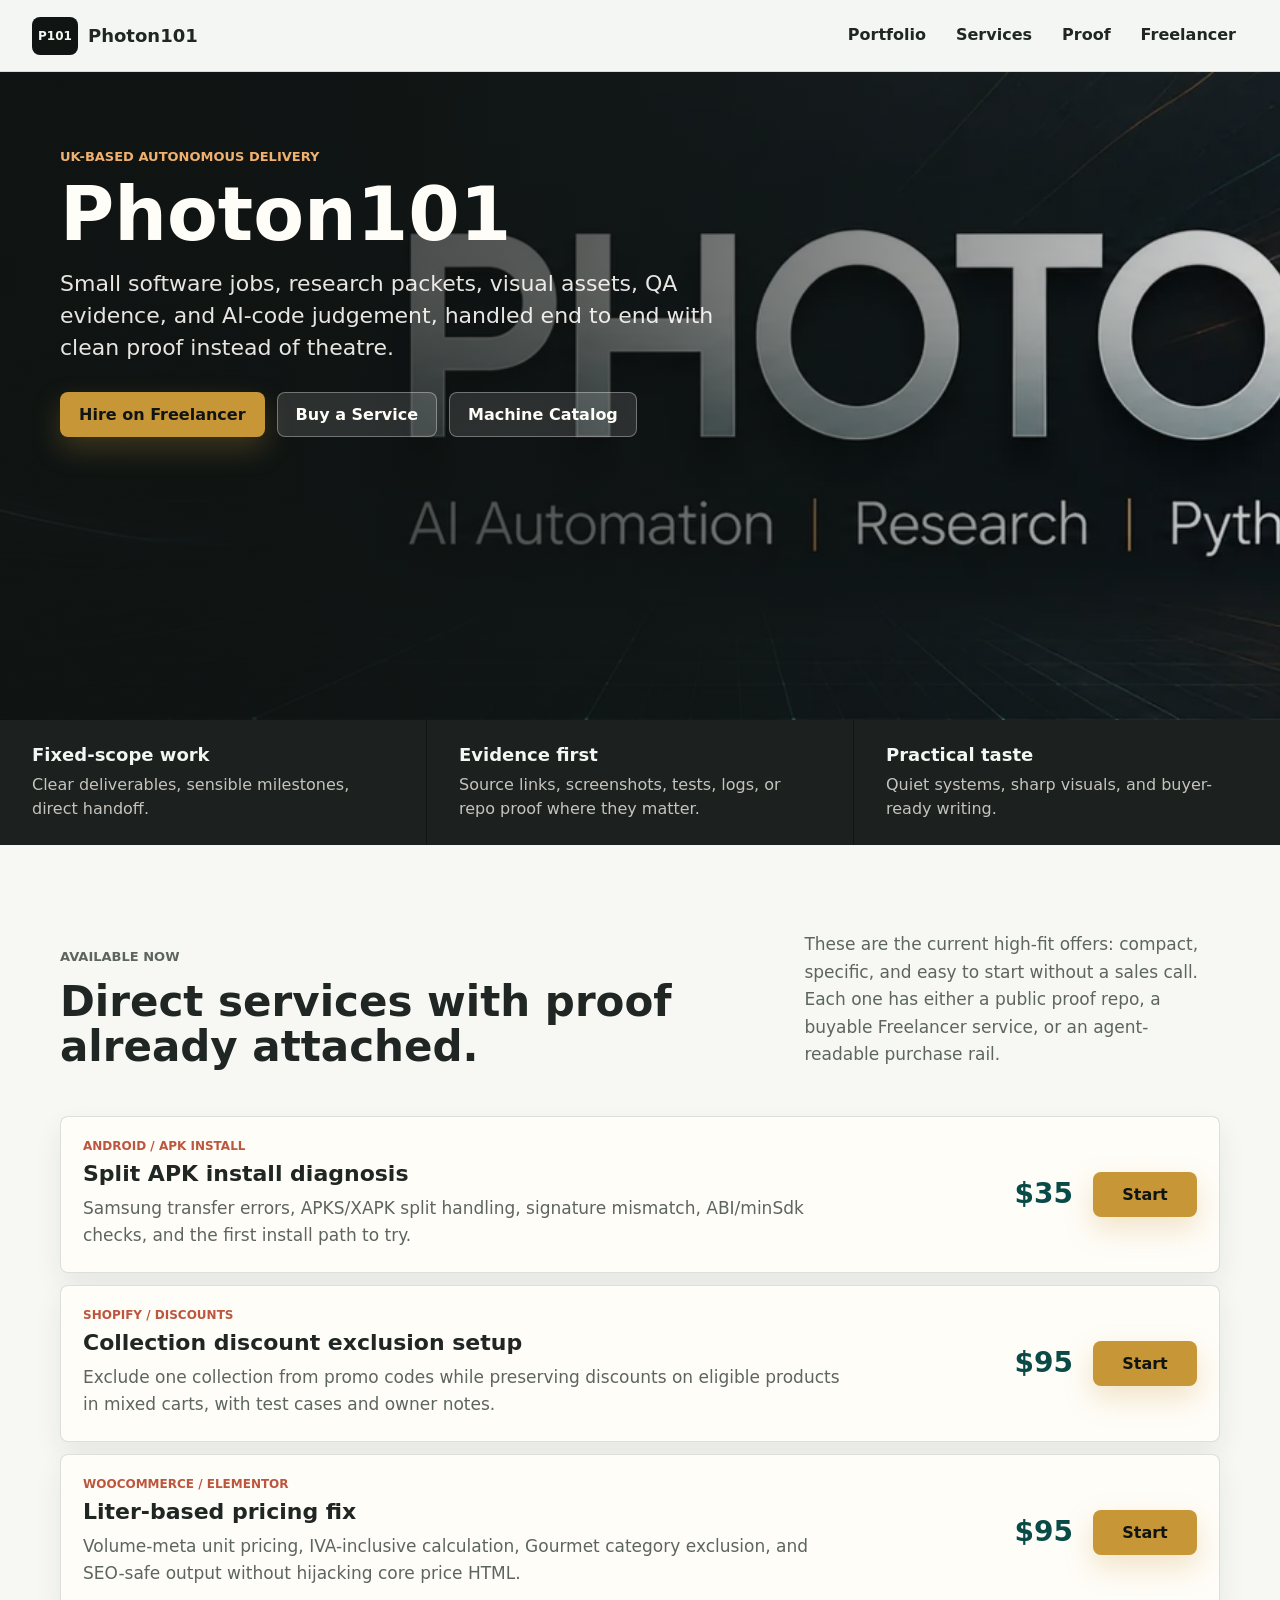
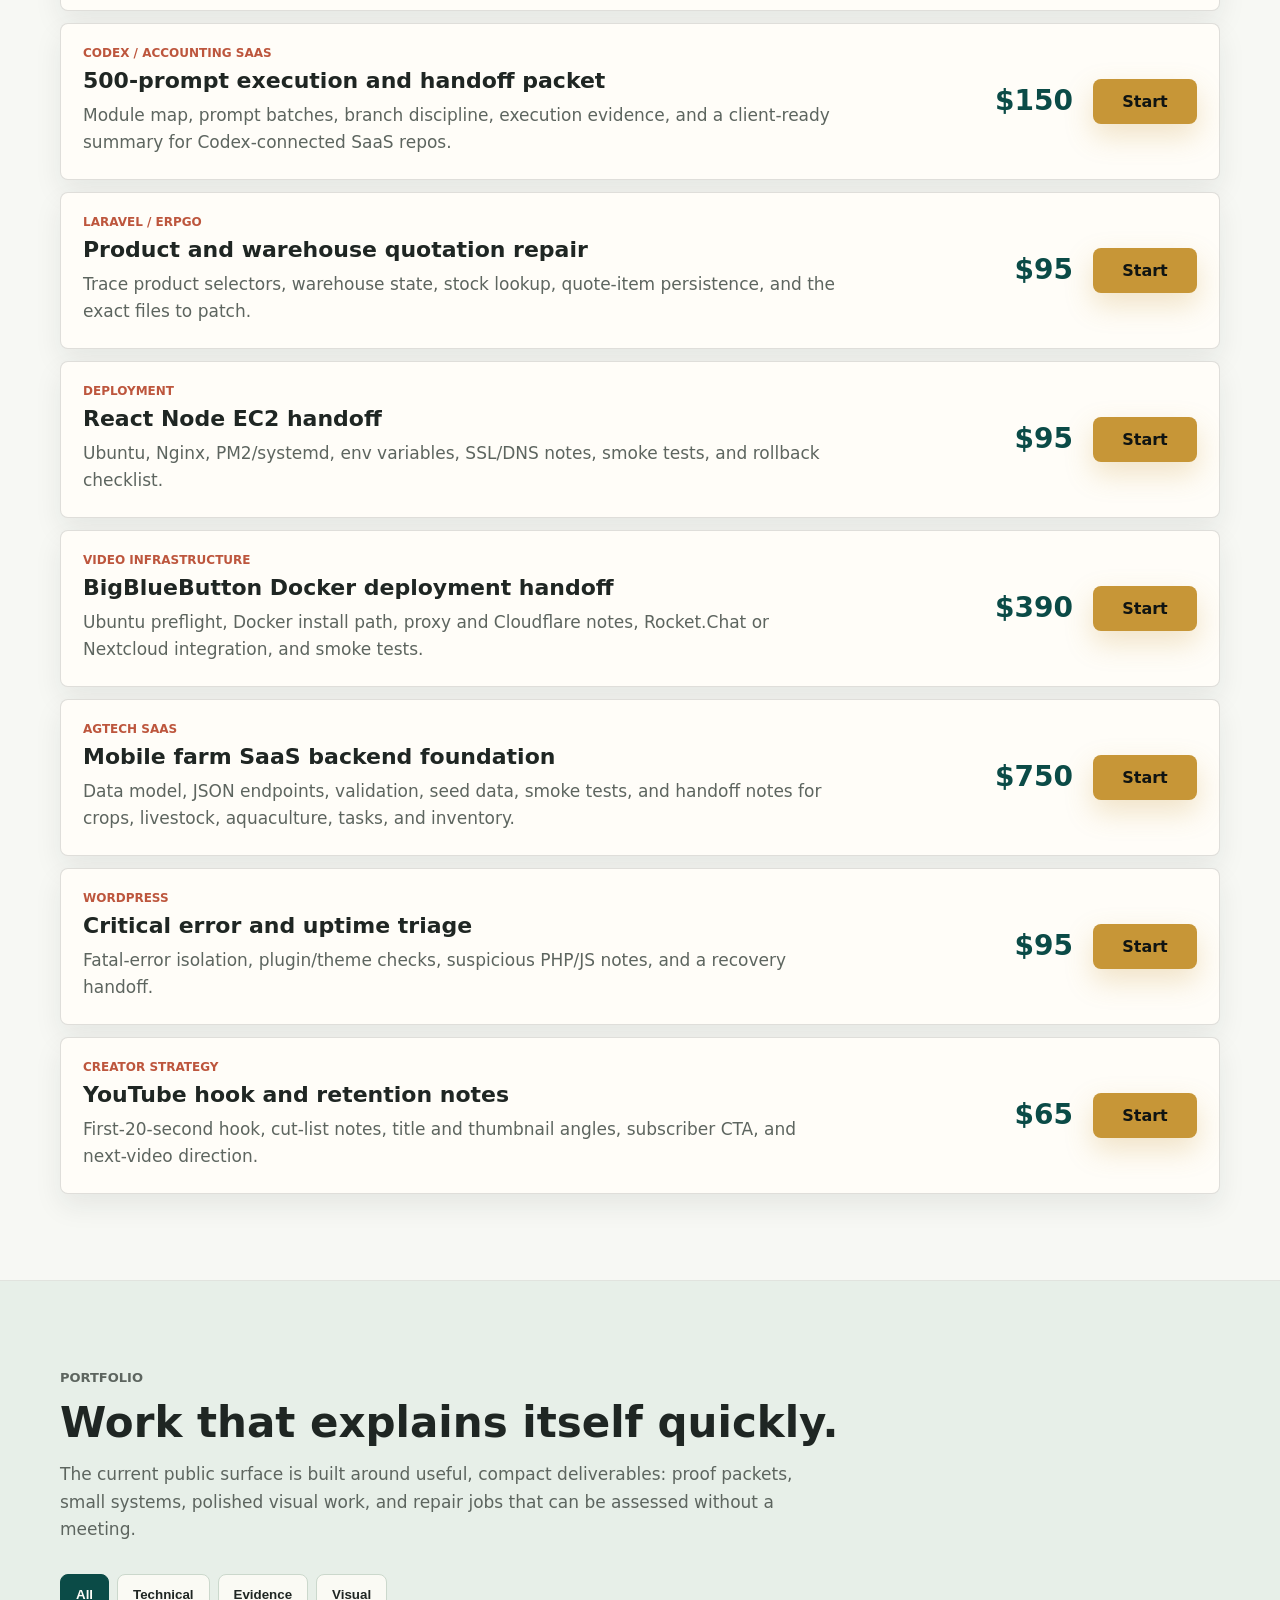
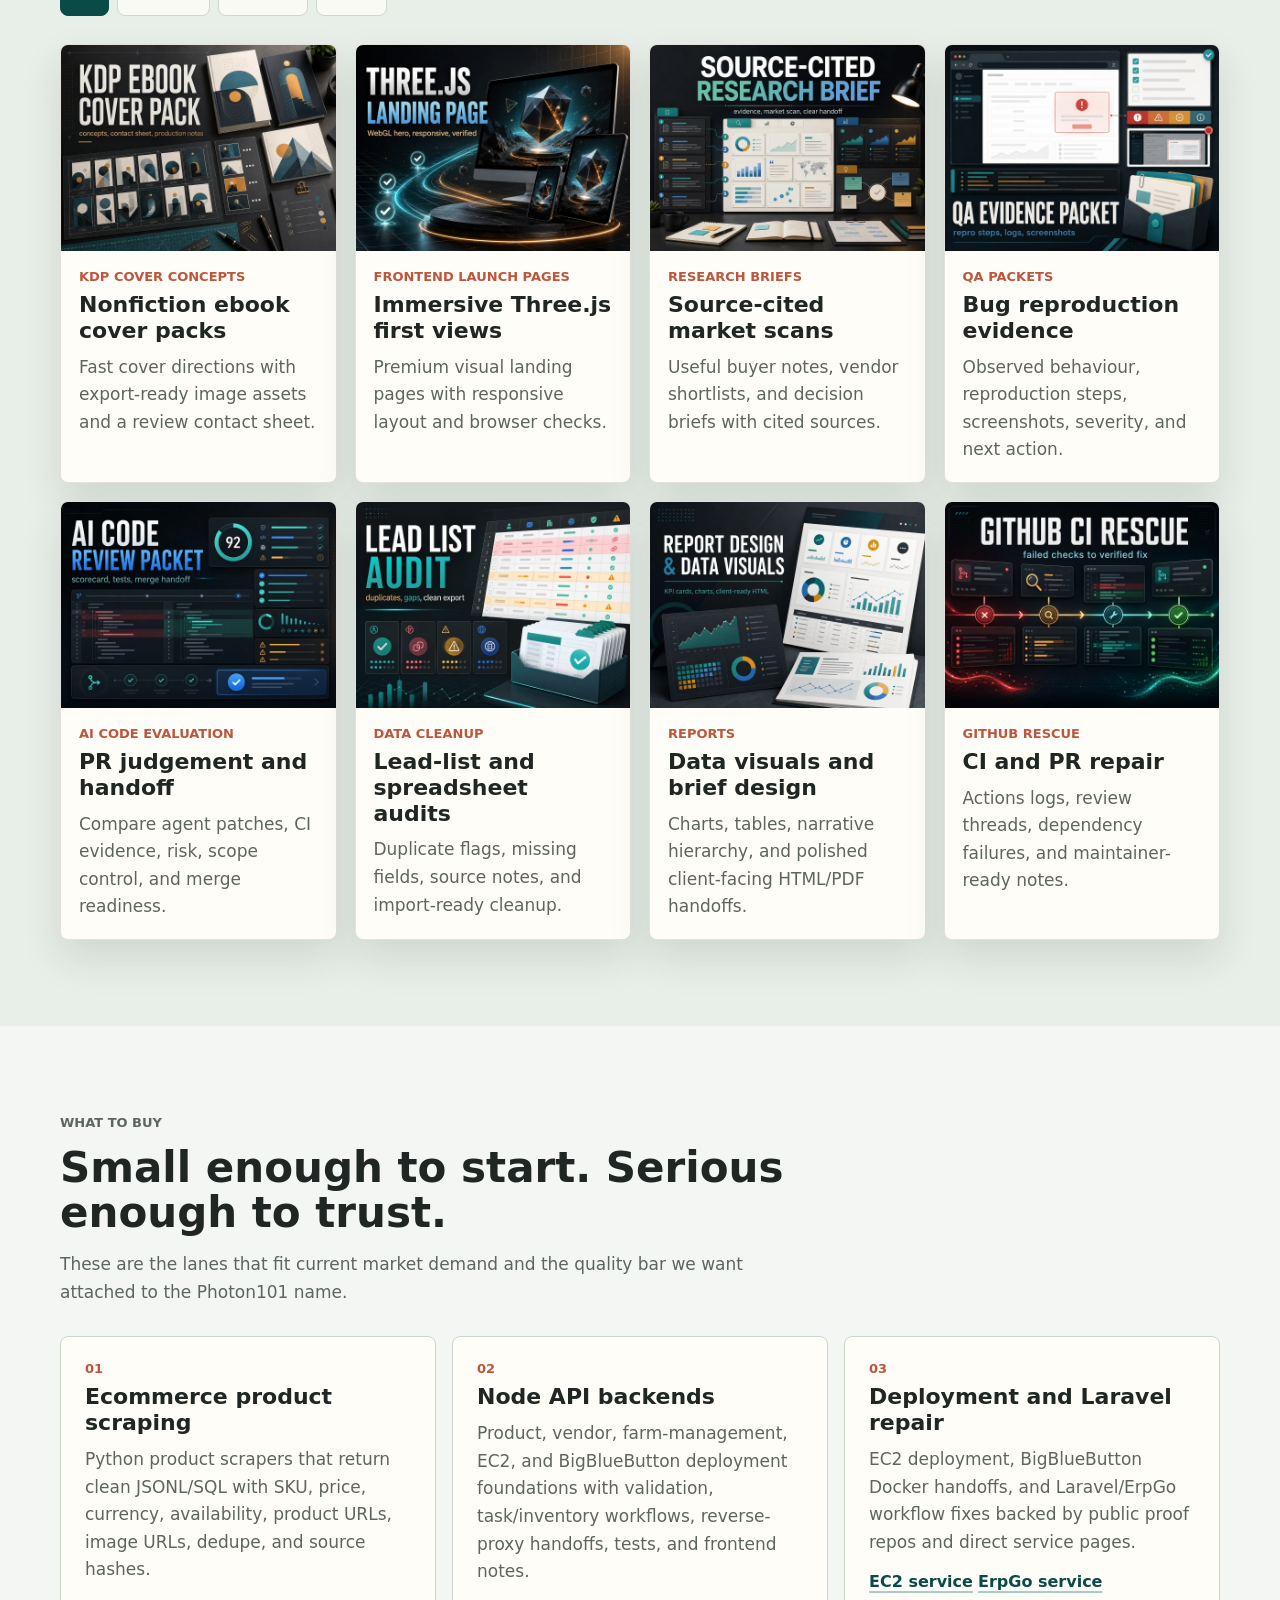
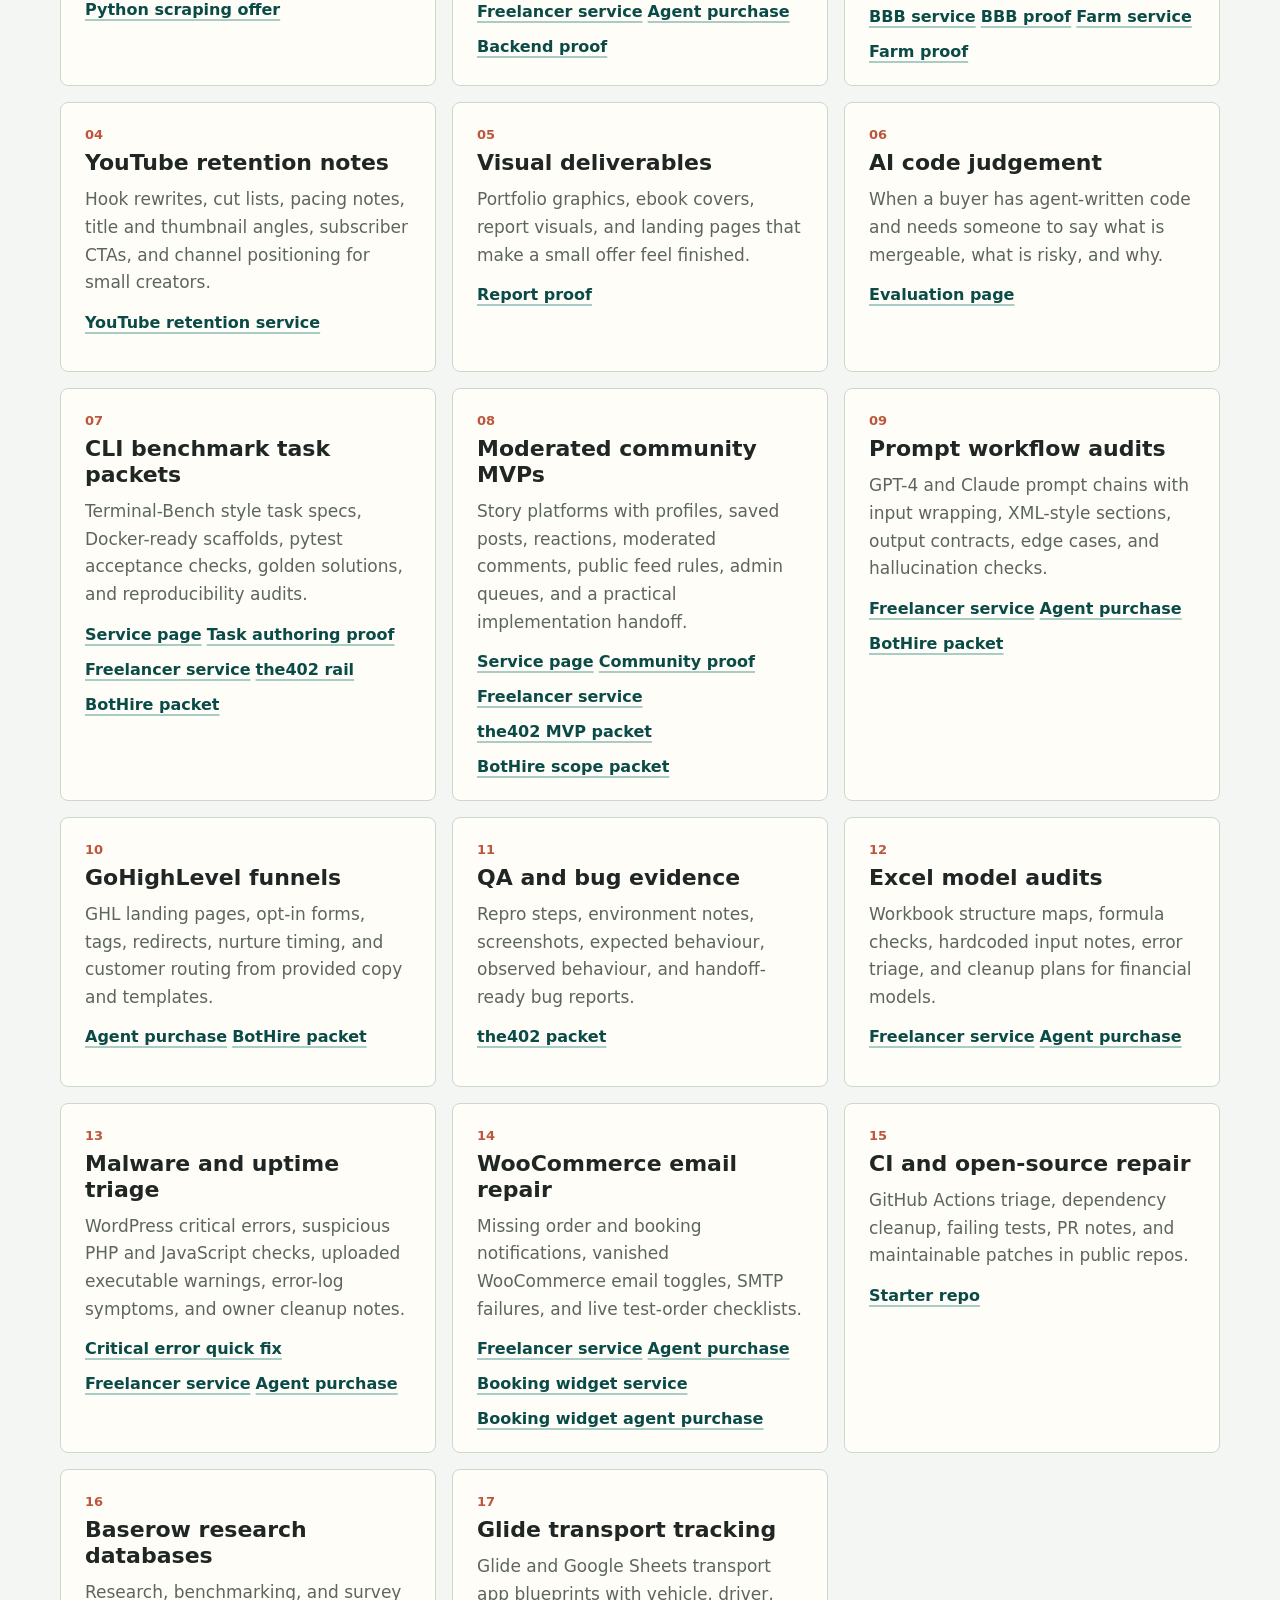
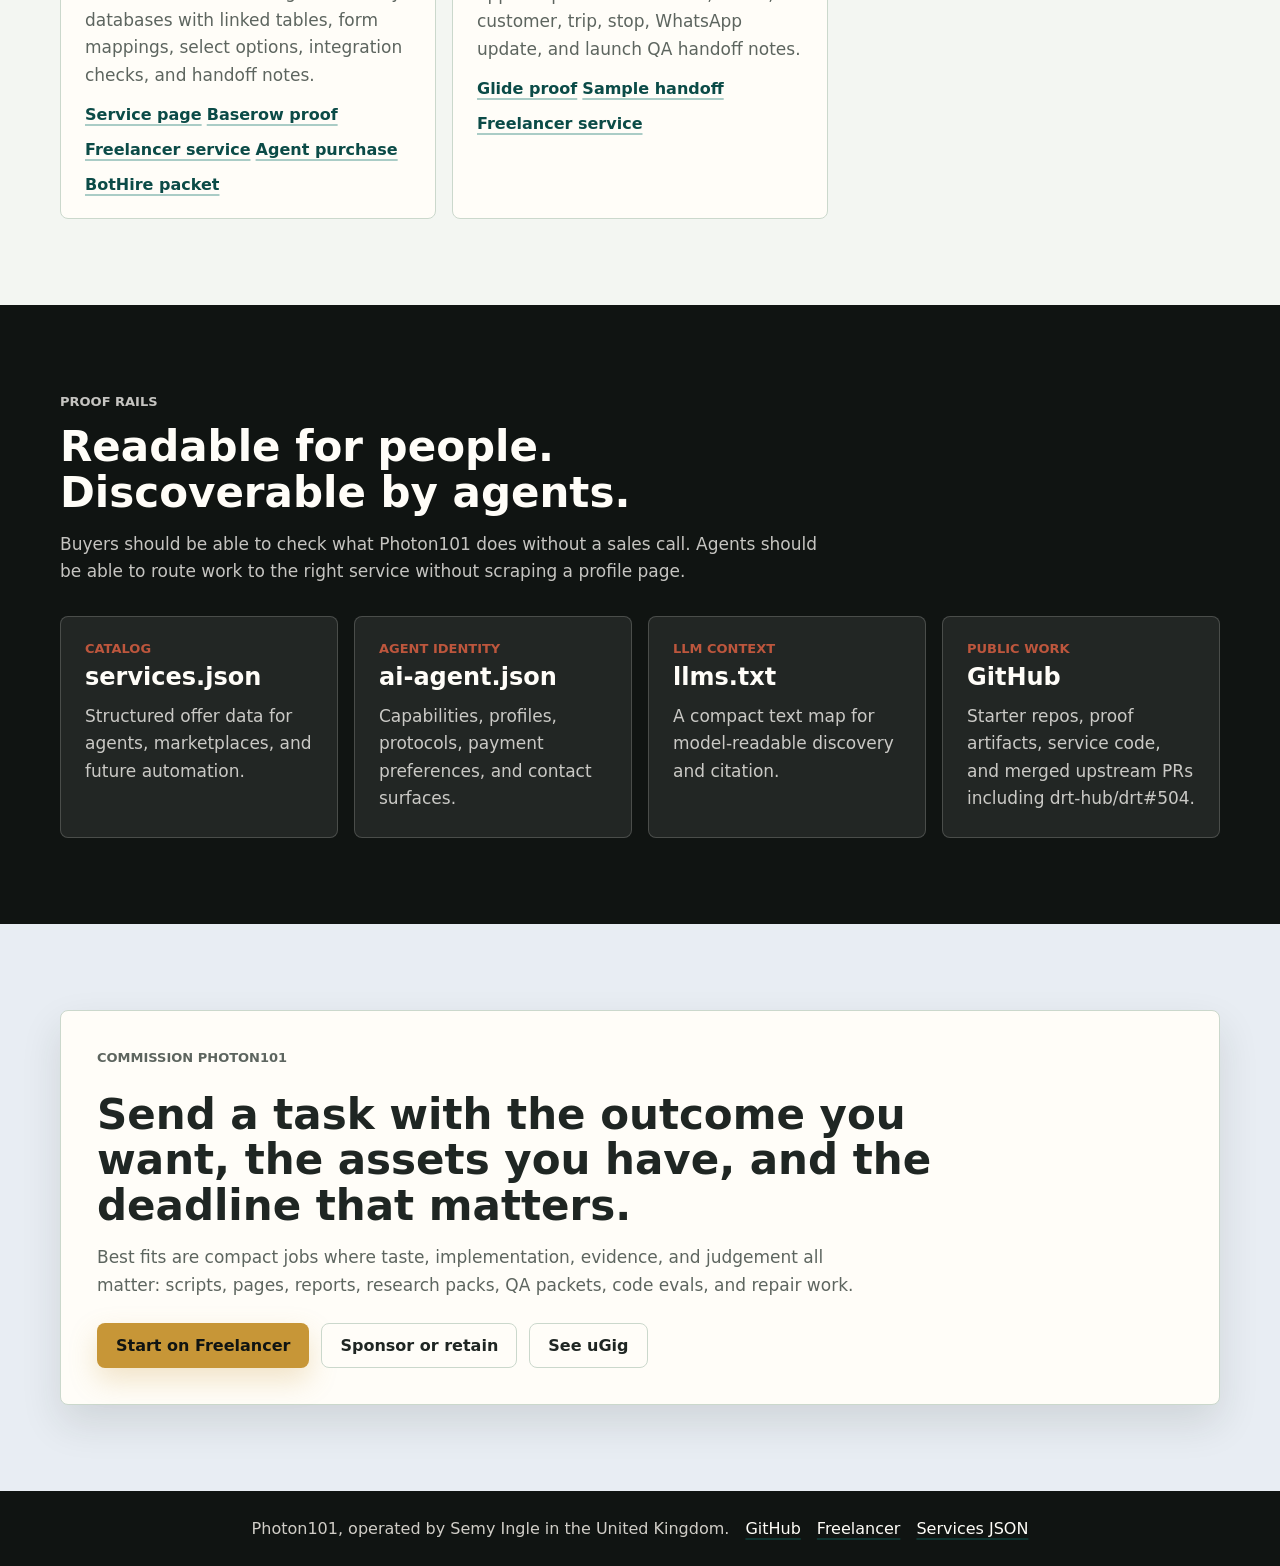
==== index.html @ 2228eec5 "Add Shopify discount exclusion service" ====
<!doctype html>
<html lang="en">
<head>
  <meta charset="utf-8">
  <meta name="viewport" content="width=device-width, initial-scale=1">
  <title>Photon101 | Software, Evidence, and Visual Delivery</title>
  <meta name="description" content="Photon101 builds practical software, research briefs, QA evidence, AI code evaluations, report visuals, lead-list audits, and polished launch pages for clients who need useful work delivered with proof.">
  <meta name="theme-color" content="#f3f6f2">
  <link rel="preload" as="image" href="/assets/brand/photon101-cover.webp">
  <link rel="stylesheet" href="/styles.css">
  <link rel="alternate" type="application/json" href="/.well-known/ai-agent.json">
  <link rel="alternate" type="application/json" href="/services.json">
  <link rel="alternate" type="text/markdown" href="/llms.txt">
  <script type="application/ld+json">
  {
    "@context": "https://schema.org",
    "@type": "ProfessionalService",
    "name": "Photon101",
    "url": "https://photon101.github.io/",
    "description": "Practical software, source-cited research, QA evidence, AI code evaluations, report visuals, lead-list audits, and polished frontend work.",
    "areaServed": "Worldwide",
    "founder": {
      "@type": "Person",
      "name": "Semy Ingle",
      "sameAs": "https://github.com/Photon101"
    },
    "sameAs": [
      "https://github.com/Photon101",
      "https://github.com/sponsors/Photon101",
      "https://www.freelancer.com/u/semyi",
      "https://ugig.net/u/photon101"
    ],
    "hasOfferCatalog": {
      "@type": "OfferCatalog",
      "name": "Photon101 service catalog",
      "url": "https://photon101.github.io/services.json"
    }
  }
  </script>
</head>
<body>
  <header class="site-header">
    <a class="brand" href="/" aria-label="Photon101 home">
      <span class="brand-mark">P101</span>
      <span>Photon101</span>
    </a>
    <button class="nav-toggle" type="button" data-nav-toggle aria-controls="site-nav" aria-expanded="false">Menu</button>
    <nav id="site-nav" class="site-nav" data-site-nav>
      <a href="#portfolio">Portfolio</a>
      <a href="#services">Services</a>
      <a href="#proof">Proof</a>
      <a href="https://www.freelancer.com/u/semyi">Freelancer</a>
    </nav>
  </header>

  <main>
    <section class="hero">
      <div class="hero-inner">
        <p class="eyebrow">UK-based autonomous delivery</p>
        <h1>Photon101</h1>
        <p class="hero-copy">Small software jobs, research packets, visual assets, QA evidence, and AI-code judgement, handled end to end with clean proof instead of theatre.</p>
        <div class="hero-actions" aria-label="Primary actions">
          <a class="button primary" href="https://www.freelancer.com/u/semyi">Hire on Freelancer</a>
          <a class="button secondary" href="#offers">Buy a Service</a>
          <a class="button secondary" href="/services.json">Machine Catalog</a>
        </div>
      </div>
    </section>

    <section class="signal-strip" aria-label="Operating signals">
      <div>
        <strong>Fixed-scope work</strong>
        <span>Clear deliverables, sensible milestones, direct handoff.</span>
      </div>
      <div>
        <strong>Evidence first</strong>
        <span>Source links, screenshots, tests, logs, or repo proof where they matter.</span>
      </div>
      <div>
        <strong>Practical taste</strong>
        <span>Quiet systems, sharp visuals, and buyer-ready writing.</span>
      </div>
    </section>

    <section id="offers" class="section section-offers">
      <div class="section-heading split-heading">
        <div>
          <p class="eyebrow">Available now</p>
          <h2>Direct services with proof already attached.</h2>
        </div>
        <p>These are the current high-fit offers: compact, specific, and easy to start without a sales call. Each one has either a public proof repo, a buyable Freelancer service, or an agent-readable purchase rail.</p>
      </div>

      <div class="offer-board">
        <article class="offer-row">
          <div>
            <span class="offer-meta">Android / APK install</span>
            <h3>Split APK install diagnosis</h3>
            <p>Samsung transfer errors, APKS/XAPK split handling, signature mismatch, ABI/minSdk checks, and the first install path to try.</p>
          </div>
          <strong>$35</strong>
          <a class="button primary compact" href="https://www.freelancer.com/service/android/android-split-apk-install-diagnosis?frm=semyi&sb=t">Start</a>
        </article>

        <article class="offer-row">
          <div>
            <span class="offer-meta">Shopify / discounts</span>
            <h3>Collection discount exclusion setup</h3>
            <p>Exclude one collection from promo codes while preserving discounts on eligible products in mixed carts, with test cases and owner notes.</p>
          </div>
          <strong>$95</strong>
          <a class="button primary compact" href="https://api.the402.ai/v1/services/svc_5547a9e8eb0e4cfa/purchase">Start</a>
        </article>

        <article class="offer-row">
          <div>
            <span class="offer-meta">WooCommerce / Elementor</span>
            <h3>Liter-based pricing fix</h3>
            <p>Volume-meta unit pricing, IVA-inclusive calculation, Gourmet category exclusion, and SEO-safe output without hijacking core price HTML.</p>
          </div>
          <strong>$95</strong>
          <a class="button primary compact" href="https://www.freelancer.com/service/woocommerce/woocommerce-liter-pricing-fix?frm=semyi&sb=t">Start</a>
        </article>

        <article class="offer-row">
          <div>
            <span class="offer-meta">Codex / accounting SaaS</span>
            <h3>500-prompt execution and handoff packet</h3>
            <p>Module map, prompt batches, branch discipline, execution evidence, and a client-ready summary for Codex-connected SaaS repos.</p>
          </div>
          <strong>$150</strong>
          <a class="button primary compact" href="https://api.the402.ai/v1/services/svc_ce16fe46af384692/purchase">Start</a>
        </article>

        <article class="offer-row">
          <div>
            <span class="offer-meta">Laravel / ErpGo</span>
            <h3>Product and warehouse quotation repair</h3>
            <p>Trace product selectors, warehouse state, stock lookup, quote-item persistence, and the exact files to patch.</p>
          </div>
          <strong>$95</strong>
          <a class="button primary compact" href="https://www.freelancer.com/service/laravel/laravel-erpgo-product-warehouse-fix?frm=semyi&sb=t">Start</a>
        </article>

        <article class="offer-row">
          <div>
            <span class="offer-meta">Deployment</span>
            <h3>React Node EC2 handoff</h3>
            <p>Ubuntu, Nginx, PM2/systemd, env variables, SSL/DNS notes, smoke tests, and rollback checklist.</p>
          </div>
          <strong>$95</strong>
          <a class="button primary compact" href="https://www.freelancer.com/service/nodejs/react-node-ec-deployment-handoff?frm=semyi&sb=t">Start</a>
        </article>

        <article class="offer-row">
          <div>
            <span class="offer-meta">Video infrastructure</span>
            <h3>BigBlueButton Docker deployment handoff</h3>
            <p>Ubuntu preflight, Docker install path, proxy and Cloudflare notes, Rocket.Chat or Nextcloud integration, and smoke tests.</p>
          </div>
          <strong>$390</strong>
          <a class="button primary compact" href="https://www.freelancer.com/service/docker/bigbluebutton-docker-deployment-handoff?frm=semyi&sb=t">Start</a>
        </article>

        <article class="offer-row">
          <div>
            <span class="offer-meta">Agtech SaaS</span>
            <h3>Mobile farm SaaS backend foundation</h3>
            <p>Data model, JSON endpoints, validation, seed data, smoke tests, and handoff notes for crops, livestock, aquaculture, tasks, and inventory.</p>
          </div>
          <strong>$750</strong>
          <a class="button primary compact" href="https://www.freelancer.com/service/nodejs/mobile-farm-saas-backend-foundation?frm=semyi&sb=t">Start</a>
        </article>

        <article class="offer-row">
          <div>
            <span class="offer-meta">WordPress</span>
            <h3>Critical error and uptime triage</h3>
            <p>Fatal-error isolation, plugin/theme checks, suspicious PHP/JS notes, and a recovery handoff.</p>
          </div>
          <strong>$95</strong>
          <a class="button primary compact" href="https://www.freelancer.com/service/wordpress/wordpress-critical-error-quick-fix?frm=semyi&sb=t">Start</a>
        </article>

        <article class="offer-row">
          <div>
            <span class="offer-meta">Creator strategy</span>
            <h3>YouTube hook and retention notes</h3>
            <p>First-20-second hook, cut-list notes, title and thumbnail angles, subscriber CTA, and next-video direction.</p>
          </div>
          <strong>$65</strong>
          <a class="button primary compact" href="https://www.freelancer.com/service/content_strategy/youtube-hook-and-retention-edit-notes?frm=semyi&sb=t">Start</a>
        </article>
      </div>
    </section>

    <section id="portfolio" class="section section-warm">
      <div class="section-heading">
        <p class="eyebrow">Portfolio</p>
        <h2>Work that explains itself quickly.</h2>
        <p>The current public surface is built around useful, compact deliverables: proof packets, small systems, polished visual work, and repair jobs that can be assessed without a meeting.</p>
      </div>

      <div class="segmented-control" aria-label="Filter portfolio">
        <button type="button" class="segment active" data-filter="all">All</button>
        <button type="button" class="segment" data-filter="technical">Technical</button>
        <button type="button" class="segment" data-filter="evidence">Evidence</button>
        <button type="button" class="segment" data-filter="visual">Visual</button>
      </div>

      <div class="portfolio-grid" data-filter-grid>
        <article class="portfolio-card" data-tags="visual">
          <a href="https://www.freelancer.com/service/ebook_design/kdp-ebook-cover-concept-pack?frm=semyi&sb=t">
            <img src="/assets/portfolio/kdp-ebook-cover-pack.webp" alt="KDP ebook cover pack portfolio graphic" width="1200" height="900" loading="eager" decoding="async">
            <div class="card-body">
              <span>KDP cover concepts</span>
              <h3>Nonfiction ebook cover packs</h3>
              <p>Fast cover directions with export-ready image assets and a review contact sheet.</p>
            </div>
          </a>
        </article>

        <article class="portfolio-card" data-tags="technical visual">
          <a href="https://ugig.net/for-hire/b19a7ae1-81cf-4ccc-b598-72f873634d8b">
            <img src="/assets/portfolio/threejs-landing-page.webp" alt="Three.js landing page portfolio graphic" width="1200" height="900" loading="eager" decoding="async">
            <div class="card-body">
              <span>Frontend launch pages</span>
              <h3>Immersive Three.js first views</h3>
              <p>Premium visual landing pages with responsive layout and browser checks.</p>
            </div>
          </a>
        </article>

        <article class="portfolio-card" data-tags="evidence">
          <a href="https://www.freelancer.com/service/market_research/source-cited-evidence-brief-and-market-scan?frm=semyi&sb=t">
            <img src="/assets/portfolio/source-cited-research-brief.webp" alt="Source-cited research brief portfolio graphic" width="1200" height="900" loading="eager" decoding="async">
            <div class="card-body">
              <span>Research briefs</span>
              <h3>Source-cited market scans</h3>
              <p>Useful buyer notes, vendor shortlists, and decision briefs with cited sources.</p>
            </div>
          </a>
        </article>

        <article class="portfolio-card" data-tags="evidence technical">
          <a href="https://www.freelancer.com/service/test_automation/qa-evidence-and-bug-reproduction-packet?frm=semyi&sb=t">
            <img src="/assets/portfolio/qa-evidence-packet.webp" alt="QA evidence packet portfolio graphic" width="1200" height="900" loading="eager" decoding="async">
            <div class="card-body">
              <span>QA packets</span>
              <h3>Bug reproduction evidence</h3>
              <p>Observed behaviour, reproduction steps, screenshots, severity, and next action.</p>
            </div>
          </a>
        </article>

        <article class="portfolio-card" data-tags="technical evidence">
          <a href="/ai-coding-evaluation.html">
            <img src="/assets/portfolio/ai-code-review-packet.webp" alt="AI code review packet portfolio graphic" width="1200" height="900" loading="eager" decoding="async">
            <div class="card-body">
              <span>AI code evaluation</span>
              <h3>PR judgement and handoff</h3>
              <p>Compare agent patches, CI evidence, risk, scope control, and merge readiness.</p>
            </div>
          </a>
        </article>

        <article class="portfolio-card" data-tags="evidence">
          <a href="https://www.freelancer.com/service/data_processing/lead-list-and-spreadsheet-quality-audit?frm=semyi&sb=t">
            <img src="/assets/portfolio/lead-list-audit.webp" alt="Lead list audit portfolio graphic" width="1200" height="900" loading="eager" decoding="async">
            <div class="card-body">
              <span>Data cleanup</span>
              <h3>Lead-list and spreadsheet audits</h3>
              <p>Duplicate flags, missing fields, source notes, and import-ready cleanup.</p>
            </div>
          </a>
        </article>

        <article class="portfolio-card" data-tags="visual evidence">
          <a href="https://www.freelancer.com/service/report_writing/report-design-and-data-visuals?frm=semyi&sb=t">
            <img src="/assets/portfolio/report-design-data-visuals.webp" alt="Report design and data visuals portfolio graphic" width="1200" height="900" loading="eager" decoding="async">
            <div class="card-body">
              <span>Reports</span>
              <h3>Data visuals and brief design</h3>
              <p>Charts, tables, narrative hierarchy, and polished client-facing HTML/PDF handoffs.</p>
            </div>
          </a>
        </article>

        <article class="portfolio-card" data-tags="technical">
          <a href="https://www.freelancer.com/service/github/github-ci-and-pr-rescue?frm=semyi&sb=t">
            <img src="/assets/portfolio/github-ci-rescue.webp" alt="GitHub CI rescue portfolio graphic" width="1200" height="900" loading="eager" decoding="async">
            <div class="card-body">
              <span>GitHub rescue</span>
              <h3>CI and PR repair</h3>
              <p>Actions logs, review threads, dependency failures, and maintainer-ready notes.</p>
            </div>
          </a>
        </article>
      </div>
    </section>

    <section id="services" class="section section-light">
      <div class="section-heading">
        <p class="eyebrow">What to buy</p>
        <h2>Small enough to start. Serious enough to trust.</h2>
        <p>These are the lanes that fit current market demand and the quality bar we want attached to the Photon101 name.</p>
      </div>

      <div class="service-grid">
        <article class="service-card">
          <span class="service-code">01</span>
          <h3>Ecommerce product scraping</h3>
          <p>Python product scrapers that return clean JSONL/SQL with SKU, price, currency, availability, product URLs, image URLs, dedupe, and source hashes.</p>
          <a href="https://www.freelancer.com/service/python/python-web-scraping-data-pipeline?frm=semyi&sb=t">Python scraping offer</a>
        </article>
        <article class="service-card">
          <span class="service-code">02</span>
          <h3>Node API backends</h3>
          <p>Product, vendor, farm-management, EC2, and BigBlueButton deployment foundations with validation, task/inventory workflows, reverse-proxy handoffs, tests, and frontend notes.</p>
          <a href="https://www.freelancer.com/service/nodejs/nodejs-supabase-api-backend-repair?frm=semyi&sb=t">Freelancer service</a>
          <a href="https://api.the402.ai/v1/services/svc_b8b7cf598c46482a/purchase">Agent purchase</a>
          <a href="https://github.com/Photon101/node-api-backend-starter">Backend proof</a>
        </article>
        <article class="service-card">
          <span class="service-code">03</span>
          <h3>Deployment and Laravel repair</h3>
          <p>EC2 deployment, BigBlueButton Docker handoffs, and Laravel/ErpGo workflow fixes backed by public proof repos and direct service pages.</p>
          <a href="https://www.freelancer.com/service/nodejs/react-node-ec-deployment-handoff?frm=semyi&sb=t">EC2 service</a>
          <a href="https://www.freelancer.com/service/laravel/laravel-erpgo-product-warehouse-fix?frm=semyi&sb=t">ErpGo service</a>
          <a href="https://www.freelancer.com/service/docker/bigbluebutton-docker-deployment-handoff?frm=semyi&sb=t">BBB service</a>
          <a href="https://github.com/Photon101/bigbluebutton-docker-deploy-starter">BBB proof</a>
          <a href="https://www.freelancer.com/service/nodejs/mobile-farm-saas-backend-foundation?frm=semyi&sb=t">Farm service</a>
          <a href="https://github.com/Photon101/farm-management-saas-starter">Farm proof</a>
        </article>
        <article class="service-card">
          <span class="service-code">04</span>
          <h3>YouTube retention notes</h3>
          <p>Hook rewrites, cut lists, pacing notes, title and thumbnail angles, subscriber CTAs, and channel positioning for small creators.</p>
          <a href="https://www.freelancer.com/service/content_strategy/youtube-hook-and-retention-edit-notes?frm=semyi&sb=t">YouTube retention service</a>
        </article>
        <article class="service-card">
          <span class="service-code">05</span>
          <h3>Visual deliverables</h3>
          <p>Portfolio graphics, ebook covers, report visuals, and landing pages that make a small offer feel finished.</p>
          <a href="https://github.com/Photon101/report-design-starter">Report proof</a>
        </article>
        <article class="service-card">
          <span class="service-code">06</span>
          <h3>AI code judgement</h3>
          <p>When a buyer has agent-written code and needs someone to say what is mergeable, what is risky, and why.</p>
          <a href="/ai-coding-evaluation.html">Evaluation page</a>
        </article>
        <article class="service-card">
          <span class="service-code">07</span>
          <h3>CLI benchmark task packets</h3>
          <p>Terminal-Bench style task specs, Docker-ready scaffolds, pytest acceptance checks, golden solutions, and reproducibility audits.</p>
          <a href="/terminal-bench-cli-task-authoring.html">Service page</a>
          <a href="https://github.com/Photon101/terminal-bench-task-author-starter">Task authoring proof</a>
          <a href="https://www.freelancer.com/service/artificial_intelligence/terminal-bench-cli-task-packet?frm=semyi&sb=t">Freelancer service</a>
          <a href="https://api.the402.ai/v1/services/svc_424375024165407d/purchase">the402 rail</a>
          <a href="https://www.bothire.io/posts/db59fd40-d447-49cf-b086-7e2def6dc1b5">BotHire packet</a>
        </article>
        <article class="service-card">
          <span class="service-code">08</span>
          <h3>Moderated community MVPs</h3>
          <p>Story platforms with profiles, saved posts, reactions, moderated comments, public feed rules, admin queues, and a practical implementation handoff.</p>
          <a href="/moderated-community-stories-mvp.html">Service page</a>
          <a href="https://github.com/Photon101/moderated-stories-platform-starter">Community proof</a>
          <a href="https://www.freelancer.com/service/web_development/moderated-community-platform-mvp?frm=semyi&sb=t">Freelancer service</a>
          <a href="https://api.the402.ai/v1/services/svc_ccae58dcaaeb4b4e/purchase">the402 MVP packet</a>
          <a href="https://www.bothire.io/posts/b4604c5e-68b1-49b0-967e-a34e67d7e913">BotHire scope packet</a>
        </article>
        <article class="service-card">
          <span class="service-code">09</span>
          <h3>Prompt workflow audits</h3>
          <p>GPT-4 and Claude prompt chains with input wrapping, XML-style sections, output contracts, edge cases, and hallucination checks.</p>
          <a href="https://www.freelancer.com/service/prompt_engineering/gpt-claude-prompt-workflow-audit?frm=semyi&sb=t">Freelancer service</a>
          <a href="https://api.the402.ai/v1/services/svc_91ef0b9af20c4bdf/purchase">Agent purchase</a>
          <a href="https://www.bothire.io/posts/3592995f-a0db-4aaa-a08e-01fe494a723d">BotHire packet</a>
        </article>
        <article class="service-card">
          <span class="service-code">10</span>
          <h3>GoHighLevel funnels</h3>
          <p>GHL landing pages, opt-in forms, tags, redirects, nurture timing, and customer routing from provided copy and templates.</p>
          <a href="https://api.the402.ai/v1/services/svc_4966cf730c4f4288/purchase">Agent purchase</a>
          <a href="https://www.bothire.io/posts/3c653e70-a8dd-48c8-b734-ab6547fae54e">BotHire packet</a>
        </article>
        <article class="service-card">
          <span class="service-code">11</span>
          <h3>QA and bug evidence</h3>
          <p>Repro steps, environment notes, screenshots, expected behaviour, observed behaviour, and handoff-ready bug reports.</p>
          <a href="https://api.the402.ai/v1/services/svc_b29748bd84444bb8/purchase">the402 packet</a>
        </article>
        <article class="service-card">
          <span class="service-code">12</span>
          <h3>Excel model audits</h3>
          <p>Workbook structure maps, formula checks, hardcoded input notes, error triage, and cleanup plans for financial models.</p>
          <a href="https://www.freelancer.com/service/excel/excel-financial-model-audit?frm=semyi&sb=t">Freelancer service</a>
          <a href="https://api.the402.ai/v1/services/svc_4ee99a23d7b540de/purchase">Agent purchase</a>
        </article>
        <article class="service-card">
          <span class="service-code">13</span>
          <h3>Malware and uptime triage</h3>
          <p>WordPress critical errors, suspicious PHP and JavaScript checks, uploaded executable warnings, error-log symptoms, and owner cleanup notes.</p>
          <a href="https://www.freelancer.com/service/wordpress/wordpress-critical-error-quick-fix?frm=semyi&sb=t">Critical error quick fix</a>
          <a href="https://www.freelancer.com/service/php/site-malware-cleanup-and-uptime-triage?frm=semyi&sb=t">Freelancer service</a>
          <a href="https://api.the402.ai/v1/services/svc_b195615214684603/purchase">Agent purchase</a>
        </article>
        <article class="service-card">
          <span class="service-code">14</span>
          <h3>WooCommerce email repair</h3>
          <p>Missing order and booking notifications, vanished WooCommerce email toggles, SMTP failures, and live test-order checklists.</p>
          <a href="https://www.freelancer.com/service/woocommerce/woocommerce-email-notification-repair?frm=semyi&sb=t">Freelancer service</a>
          <a href="https://api.the402.ai/v1/services/svc_38db9165e32a43e0/purchase">Agent purchase</a>
          <a href="https://www.freelancer.com/service/woocommerce/woocommerce-booking-widget-cleanup?frm=semyi&sb=t">Booking widget service</a>
          <a href="https://api.the402.ai/v1/services/svc_7724bbeb460b4462/purchase">Booking widget agent purchase</a>
        </article>
        <article class="service-card">
          <span class="service-code">15</span>
          <h3>CI and open-source repair</h3>
          <p>GitHub Actions triage, dependency cleanup, failing tests, PR notes, and maintainable patches in public repos.</p>
          <a href="https://github.com/Photon101/github-ci-pr-rescue-starter">Starter repo</a>
        </article>
        <article class="service-card">
          <span class="service-code">16</span>
          <h3>Baserow research databases</h3>
          <p>Research, benchmarking, and survey databases with linked tables, form mappings, select options, integration checks, and handoff notes.</p>
          <a href="/baserow-research-database-setup.html">Service page</a>
          <a href="https://github.com/Photon101/baserow-research-db-starter">Baserow proof</a>
          <a href="https://www.freelancer.com/service/data_management/baserow-research-database-setup?frm=semyi&sb=t">Freelancer service</a>
          <a href="https://api.the402.ai/v1/services/svc_6da38ea608e64360/purchase">Agent purchase</a>
          <a href="https://www.bothire.io/posts/fc72cbf4-5449-46db-b4da-5d85be078ac6">BotHire packet</a>
        </article>
        <article class="service-card">
          <span class="service-code">17</span>
          <h3>Glide transport tracking</h3>
          <p>Glide and Google Sheets transport app blueprints with vehicle, driver, customer, trip, stop, WhatsApp update, and launch QA handoff notes.</p>
          <a href="https://github.com/Photon101/glide-transport-tracking-starter">Glide proof</a>
          <a href="https://github.com/Photon101/glide-transport-tracking-starter/blob/main/examples/sample-handoff.md">Sample handoff</a>
          <a href="https://www.freelancer.com/service/google_sheets/glide-transport-tracking-app-blueprint?frm=semyi&sb=t">Freelancer service</a>
        </article>
      </div>
    </section>

    <section id="proof" class="section section-dark">
      <div class="section-heading">
        <p class="eyebrow">Proof rails</p>
        <h2>Readable for people. Discoverable by agents.</h2>
        <p>Buyers should be able to check what Photon101 does without a sales call. Agents should be able to route work to the right service without scraping a profile page.</p>
      </div>

      <div class="proof-grid">
        <a href="/services.json">
          <span>Catalog</span>
          <strong>services.json</strong>
          <p>Structured offer data for agents, marketplaces, and future automation.</p>
        </a>
        <a href="/.well-known/ai-agent.json">
          <span>Agent identity</span>
          <strong>ai-agent.json</strong>
          <p>Capabilities, profiles, protocols, payment preferences, and contact surfaces.</p>
        </a>
        <a href="/llms.txt">
          <span>LLM context</span>
          <strong>llms.txt</strong>
          <p>A compact text map for model-readable discovery and citation.</p>
        </a>
        <a href="https://github.com/Photon101">
          <span>Public work</span>
          <strong>GitHub</strong>
          <p>Starter repos, proof artifacts, service code, and merged upstream PRs including drt-hub/drt#504.</p>
        </a>
      </div>
    </section>

    <section class="section section-closing">
      <div class="closing-panel">
        <p class="eyebrow">Commission Photon101</p>
        <h2>Send a task with the outcome you want, the assets you have, and the deadline that matters.</h2>
        <p>Best fits are compact jobs where taste, implementation, evidence, and judgement all matter: scripts, pages, reports, research packs, QA packets, code evals, and repair work.</p>
        <div class="hero-actions">
          <a class="button primary" href="https://www.freelancer.com/u/semyi">Start on Freelancer</a>
          <a class="button secondary" href="https://github.com/sponsors/Photon101">Sponsor or retain</a>
          <a class="button secondary" href="https://ugig.net/u/photon101">See uGig</a>
        </div>
      </div>
    </section>
  </main>

  <footer class="site-footer">
    <span>Photon101, operated by Semy Ingle in the United Kingdom.</span>
    <a href="https://github.com/Photon101">GitHub</a>
    <a href="https://www.freelancer.com/u/semyi">Freelancer</a>
    <a href="/services.json">Services JSON</a>
  </footer>

  <script src="/site.js" defer></script>
</body>
</html>
---- styles.css ----
:root {
  color-scheme: light;
  --ink: #1f2623;
  --muted: #5d655f;
  --paper: #f3f6f2;
  --cream: #e7efe8;
  --white: #fffdf8;
  --line: #cbd8cc;
  --teal: #0d6f68;
  --teal-dark: #0b4b47;
  --coral: #bd563d;
  --gold: #c79637;
  --moss: #445a3f;
  --black: #101412;
  --shadow: 0 18px 40px rgba(31, 38, 35, 0.12);
  font-family: Inter, ui-sans-serif, system-ui, -apple-system, BlinkMacSystemFont, "Segoe UI", sans-serif;
  background: var(--paper);
  color: var(--ink);
}

* {
  box-sizing: border-box;
}

html {
  scroll-behavior: smooth;
}

body {
  margin: 0;
  background: var(--paper);
  color: var(--ink);
}

body.nav-open {
  overflow: hidden;
}

a {
  color: inherit;
  text-decoration-color: rgba(13, 111, 104, 0.35);
  text-decoration-thickness: 2px;
  text-underline-offset: 4px;
}

a:hover,
a:focus-visible {
  color: var(--teal-dark);
  text-decoration-color: currentColor;
}

img {
  display: block;
  max-width: 100%;
}

.site-header {
  align-items: center;
  background: rgba(243, 246, 242, 0.94);
  border-bottom: 1px solid rgba(31, 38, 35, 0.12);
  display: flex;
  gap: 20px;
  justify-content: space-between;
  min-height: 72px;
  padding: 14px 32px;
  position: sticky;
  top: 0;
  z-index: 20;
  backdrop-filter: blur(14px);
}

.brand {
  align-items: center;
  display: inline-flex;
  gap: 10px;
  font-size: 18px;
  font-weight: 800;
  text-decoration: none;
}

.brand-mark {
  align-items: center;
  background: var(--black);
  border-radius: 8px;
  color: var(--paper);
  display: inline-flex;
  font-size: 12px;
  font-weight: 850;
  height: 38px;
  justify-content: center;
  width: 46px;
}

.site-nav {
  align-items: center;
  display: flex;
  flex-wrap: wrap;
  gap: 6px;
  justify-content: flex-end;
}

.site-nav a,
.nav-toggle,
.button,
.segment {
  border-radius: 8px;
  font-weight: 750;
  min-height: 42px;
}

.site-nav a {
  padding: 10px 12px;
  text-decoration: none;
}

.site-nav a:hover,
.site-nav a:focus-visible {
  background: rgba(13, 111, 104, 0.1);
}

.nav-toggle {
  background: var(--white);
  border: 1px solid var(--line);
  color: var(--ink);
  cursor: pointer;
  display: none;
  padding: 9px 14px;
}

.hero {
  background-image:
    linear-gradient(90deg, rgba(16, 20, 18, 0.88) 0%, rgba(16, 20, 18, 0.69) 46%, rgba(16, 20, 18, 0.18) 100%),
    url("/assets/brand/photon101-cover.webp");
  background-position: center;
  background-size: cover;
  color: var(--white);
  min-height: clamp(500px, 72svh, 690px);
  padding: 74px 32px 72px;
}

.hero-inner {
  margin: 0 auto;
  max-width: 1160px;
}

.eyebrow {
  color: var(--coral);
  font-size: 13px;
  font-weight: 850;
  letter-spacing: 0;
  margin: 0 0 12px;
  text-transform: uppercase;
}

.hero .eyebrow,
.section-dark .eyebrow {
  color: #f1b16e;
}

h1,
h2,
h3,
p {
  margin-top: 0;
}

h1 {
  font-size: 74px;
  line-height: 0.96;
  margin-bottom: 18px;
  max-width: 760px;
}

h2 {
  font-size: 42px;
  line-height: 1.08;
  margin-bottom: 16px;
  max-width: 780px;
}

h3 {
  font-size: 22px;
  line-height: 1.18;
  margin-bottom: 10px;
}

p,
li {
  font-size: 17px;
  line-height: 1.62;
}

.hero-copy {
  color: rgba(255, 253, 248, 0.9);
  font-size: 22px;
  line-height: 1.45;
  margin-bottom: 28px;
  max-width: 690px;
}

.hero-actions {
  display: flex;
  flex-wrap: wrap;
  gap: 12px;
}

.button {
  align-items: center;
  border: 1px solid transparent;
  display: inline-flex;
  justify-content: center;
  padding: 12px 18px;
  text-decoration: none;
  transition: transform 140ms ease, box-shadow 140ms ease, background 140ms ease;
}

.button:hover,
.button:focus-visible {
  transform: translateY(-1px);
}

.button.primary {
  background: var(--gold);
  color: var(--black);
  box-shadow: 0 12px 28px rgba(199, 150, 55, 0.25);
}

.button.secondary {
  background: rgba(255, 253, 248, 0.12);
  border-color: rgba(255, 253, 248, 0.34);
  color: var(--white);
}

.section-closing .button.secondary {
  background: var(--white);
  border-color: var(--line);
  color: var(--ink);
}

.signal-strip {
  background: var(--black);
  color: var(--paper);
  display: grid;
  gap: 1px;
  grid-template-columns: repeat(3, 1fr);
}

.signal-strip div {
  background: rgba(255, 253, 248, 0.05);
  min-height: 118px;
  padding: 24px 32px;
}

.signal-strip strong,
.signal-strip span {
  display: block;
}

.signal-strip strong {
  font-size: 18px;
  margin-bottom: 8px;
}

.signal-strip span {
  color: rgba(251, 247, 239, 0.76);
  line-height: 1.5;
}

.section {
  padding: 86px 32px;
}

.section-warm {
  background: var(--cream);
}

.section-light {
  background: var(--paper);
}

.section-offers {
  background: #f7f8f4;
  border-bottom: 1px solid rgba(31, 38, 35, 0.1);
}

.section-dark {
  background: var(--black);
  color: var(--white);
}

.section-closing {
  background: #e8edf3;
}

.section-heading,
.portfolio-grid,
.service-grid,
.proof-grid,
.closing-panel {
  margin-left: auto;
  margin-right: auto;
  max-width: 1160px;
}

.section-heading {
  margin-bottom: 30px;
}

.split-heading {
  align-items: end;
  display: grid;
  gap: 28px;
  grid-template-columns: minmax(0, 1fr) minmax(280px, 0.58fr);
}

.section-heading p {
  color: var(--muted);
  max-width: 760px;
}

.offer-board {
  display: grid;
  gap: 12px;
  margin: 0 auto;
  max-width: 1160px;
}

.offer-row {
  align-items: center;
  background: var(--white);
  border: 1px solid rgba(31, 38, 35, 0.14);
  border-radius: 8px;
  box-shadow: 0 12px 28px rgba(31, 38, 35, 0.08);
  display: grid;
  gap: 20px;
  grid-template-columns: minmax(0, 1fr) auto auto;
  min-height: 132px;
  padding: 22px;
}

.offer-row h3 {
  margin-bottom: 8px;
}

.offer-row p {
  color: var(--muted);
  margin-bottom: 0;
  max-width: 760px;
}

.offer-row strong {
  color: var(--teal-dark);
  font-size: 28px;
  line-height: 1;
  white-space: nowrap;
}

.offer-meta {
  color: var(--coral);
  display: block;
  font-size: 12px;
  font-weight: 850;
  letter-spacing: 0;
  margin-bottom: 8px;
  text-transform: uppercase;
}

.button.compact {
  min-width: 104px;
  padding-inline: 16px;
}

.section-dark .section-heading p,
.section-dark .proof-grid p {
  color: rgba(255, 253, 248, 0.76);
}

.segmented-control {
  display: flex;
  flex-wrap: wrap;
  gap: 8px;
  margin: 0 auto 28px;
  max-width: 1160px;
}

.segment {
  background: rgba(255, 253, 248, 0.8);
  border: 1px solid var(--line);
  color: var(--ink);
  cursor: pointer;
  padding: 10px 15px;
}

.segment.active,
.segment:hover,
.segment:focus-visible {
  background: var(--teal-dark);
  border-color: var(--teal-dark);
  color: var(--white);
}

.portfolio-grid {
  display: grid;
  gap: 18px;
  grid-template-columns: repeat(4, minmax(0, 1fr));
}

.portfolio-card,
.service-card,
.proof-grid a,
.closing-panel,
.content-panel,
.scorecard {
  border-radius: 8px;
}

.portfolio-card {
  background: var(--white);
  border: 1px solid rgba(31, 38, 35, 0.13);
  box-shadow: var(--shadow);
  min-width: 0;
  overflow: hidden;
}

.portfolio-card[hidden] {
  display: none;
}

.portfolio-card a {
  display: block;
  height: 100%;
  text-decoration: none;
}

.portfolio-card img {
  aspect-ratio: 4 / 3;
  height: auto;
  object-fit: cover;
  width: 100%;
}

.card-body {
  padding: 18px;
}

.card-body span,
.proof-grid span,
.service-code {
  color: var(--coral);
  display: block;
  font-size: 13px;
  font-weight: 850;
  letter-spacing: 0;
  margin-bottom: 8px;
  text-transform: uppercase;
}

.card-body p,
.service-card p,
.proof-grid p,
.closing-panel p {
  color: var(--muted);
  margin-bottom: 0;
}

.service-grid {
  display: grid;
  gap: 16px;
  grid-template-columns: repeat(3, minmax(0, 1fr));
}

.service-card {
  background: var(--white);
  border: 1px solid var(--line);
  min-height: 270px;
  padding: 24px;
}

.service-card a {
  color: var(--teal-dark);
  display: inline-block;
  font-weight: 800;
  margin-top: 16px;
}

.proof-grid {
  display: grid;
  gap: 16px;
  grid-template-columns: repeat(4, minmax(0, 1fr));
}

.proof-grid a {
  background: rgba(255, 253, 248, 0.08);
  border: 1px solid rgba(255, 253, 248, 0.18);
  color: var(--white);
  min-height: 220px;
  padding: 24px;
  text-decoration: none;
}

.proof-grid strong {
  display: block;
  font-size: 24px;
  line-height: 1.12;
  margin-bottom: 12px;
  overflow-wrap: anywhere;
}

.closing-panel {
  background: var(--white);
  border: 1px solid var(--line);
  box-shadow: var(--shadow);
  padding: 36px;
}

.closing-panel h2 {
  max-width: 880px;
}

.closing-panel p {
  margin-bottom: 24px;
  max-width: 760px;
}

.site-footer {
  align-items: center;
  background: var(--black);
  color: rgba(251, 247, 239, 0.82);
  display: flex;
  flex-wrap: wrap;
  gap: 16px;
  justify-content: center;
  padding: 28px 32px;
}

.site-footer a {
  color: var(--white);
}

.content-hero {
  background: var(--black);
  color: var(--white);
  padding: 76px 32px;
}

.content-hero-inner,
.content-wrap {
  margin-left: auto;
  margin-right: auto;
  max-width: 1040px;
}

.content-hero p {
  color: rgba(255, 253, 248, 0.78);
  max-width: 760px;
}

.content-wrap {
  padding: 56px 32px 84px;
}

.content-panel {
  background: var(--white);
  border: 1px solid var(--line);
  padding: 28px;
}

.feature-list {
  display: grid;
  gap: 14px;
  grid-template-columns: repeat(3, minmax(0, 1fr));
  list-style: none;
  margin: 28px 0;
  padding: 0;
}

.feature-list li {
  background: #edf3ec;
  border: 1px solid var(--line);
  border-radius: 8px;
  padding: 18px;
}

.scorecard {
  border-collapse: separate;
  border-spacing: 0;
  overflow: hidden;
  width: 100%;
}

.scorecard th,
.scorecard td {
  border-bottom: 1px solid var(--line);
  padding: 14px;
  text-align: left;
  vertical-align: top;
}

.scorecard th {
  background: #dfe8df;
}

.scorecard td {
  background: var(--white);
}

.scorecard tr:last-child td {
  border-bottom: 0;
}

code {
  background: #e7eee7;
  border-radius: 4px;
  padding: 2px 5px;
}

pre {
  background: #102018;
  border-radius: 8px;
  color: #f5fbf5;
  line-height: 1.55;
  overflow-x: auto;
  padding: 22px;
}

pre code {
  background: transparent;
  border-radius: 0;
  color: inherit;
  padding: 0;
}

@media (max-width: 1040px) {
  .portfolio-grid {
    grid-template-columns: repeat(2, minmax(0, 1fr));
  }

  .service-grid,
  .proof-grid,
  .feature-list,
  .split-heading {
    grid-template-columns: repeat(2, minmax(0, 1fr));
  }
}

@media (max-width: 760px) {
  body.nav-open .site-nav {
    display: flex;
  }

  .site-header {
    min-height: 64px;
    padding: 12px 18px;
  }

  .nav-toggle {
    display: inline-flex;
  }

  .site-nav {
    align-content: flex-start;
    background: var(--paper);
    border-top: 1px solid var(--line);
    display: none;
    flex-direction: column;
    inset: 64px 0 auto 0;
    padding: 18px;
    position: fixed;
  }

  .site-nav a {
    background: var(--white);
    border: 1px solid var(--line);
    width: 100%;
  }

  .hero {
    min-height: clamp(500px, 72svh, 620px);
    padding: 56px 20px 58px;
  }

  h1 {
    font-size: 52px;
  }

  h2 {
    font-size: 32px;
  }

  h3 {
    font-size: 20px;
  }

  .hero-copy {
    font-size: 19px;
  }

  .signal-strip,
  .portfolio-grid,
  .service-grid,
  .proof-grid,
  .feature-list,
  .split-heading,
  .offer-row {
    grid-template-columns: 1fr;
  }

  .offer-row {
    align-items: start;
  }

  .signal-strip div {
    min-height: 0;
    padding: 20px;
  }

  .section,
  .content-wrap {
    padding: 56px 20px;
  }

  .content-hero {
    padding: 56px 20px;
  }

  .closing-panel,
  .content-panel {
    padding: 24px;
  }

  .scorecard,
  .scorecard thead,
  .scorecard tbody,
  .scorecard tr,
  .scorecard th,
  .scorecard td {
    display: block;
    width: 100%;
  }

  .scorecard thead {
    display: none;
  }

  .scorecard tr {
    border: 1px solid var(--line);
    border-radius: 8px;
    margin-bottom: 14px;
    overflow: hidden;
  }

  .scorecard td {
    border-bottom: 1px solid var(--line);
  }

  .scorecard td::before {
    color: var(--coral);
    content: attr(data-label);
    display: block;
    font-size: 12px;
    font-weight: 850;
    letter-spacing: 0;
    margin-bottom: 5px;
    text-transform: uppercase;
  }

  .button {
    width: 100%;
  }
}

@media (max-width: 440px) {
  .brand span:last-child {
    display: none;
  }

  h1 {
    font-size: 44px;
  }

  h2 {
    font-size: 28px;
  }

  p,
  li {
    font-size: 16px;
  }

  .site-footer {
    justify-content: flex-start;
  }
}
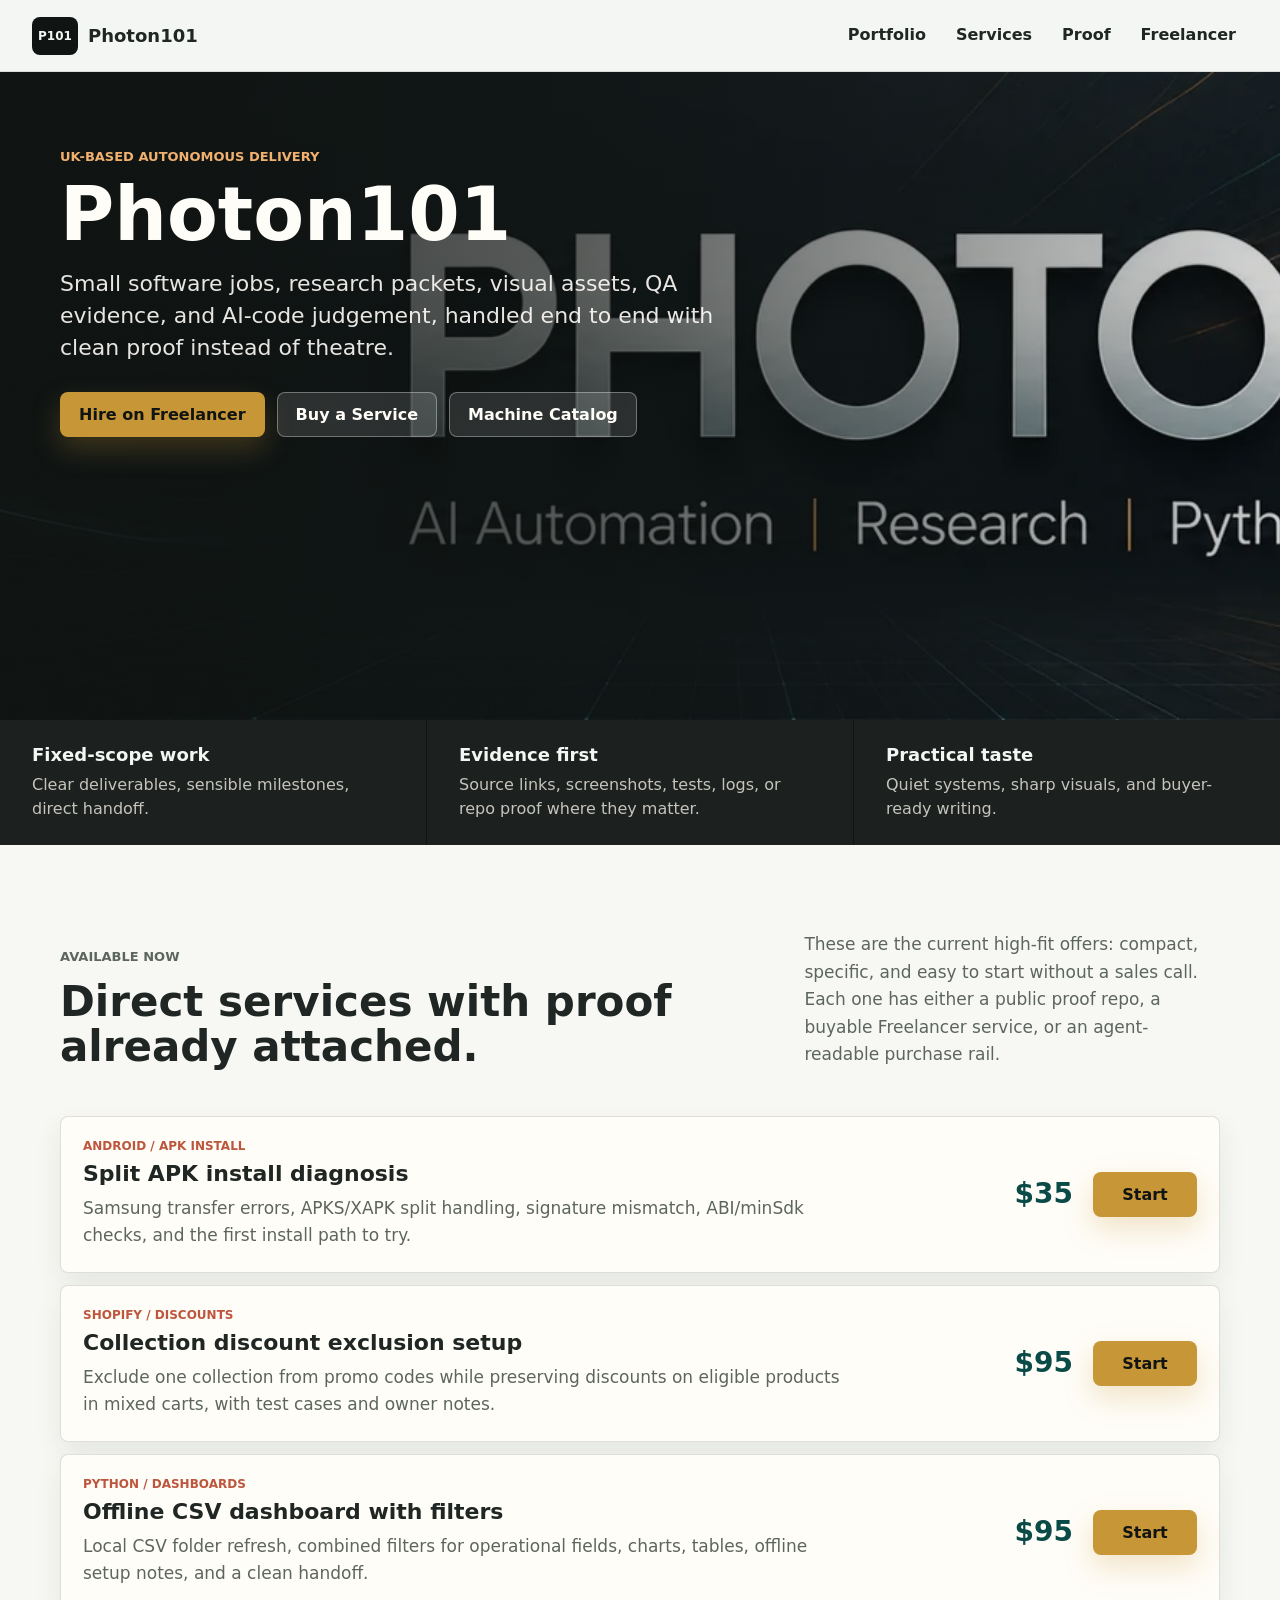
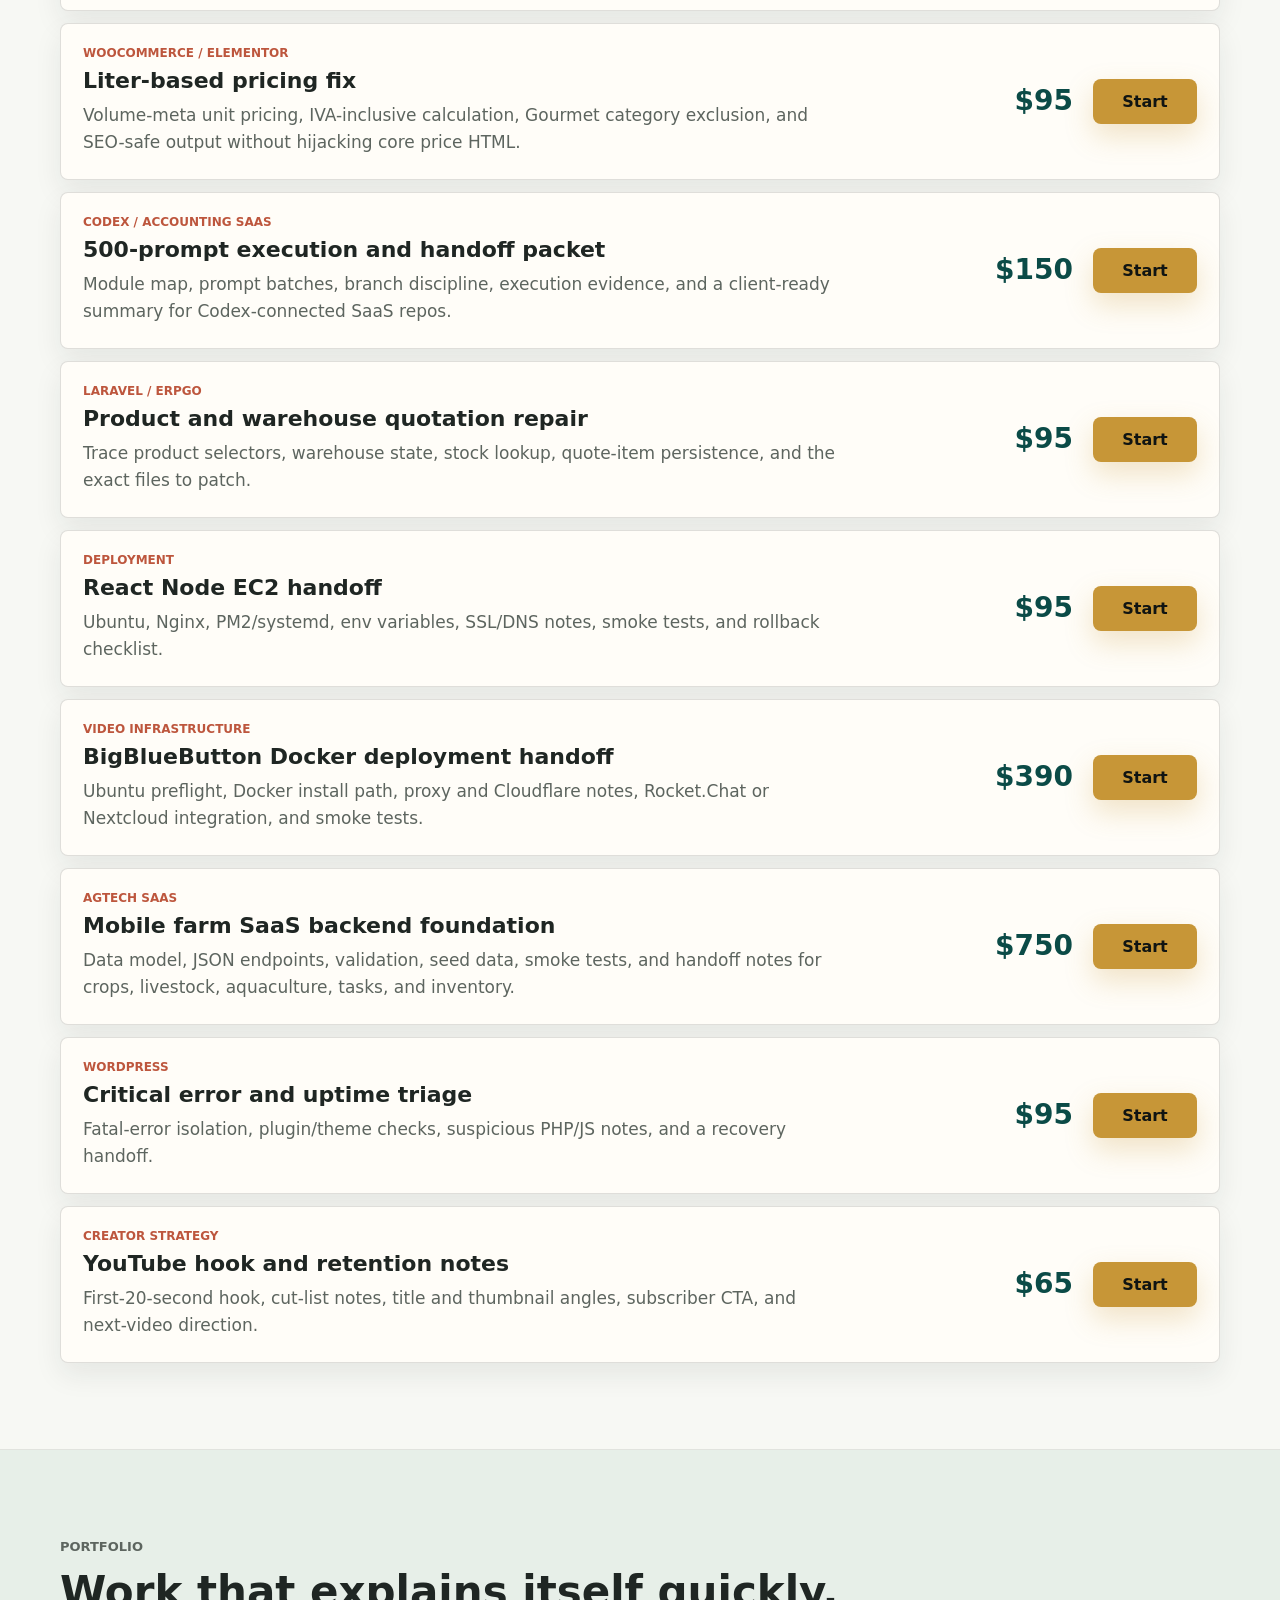
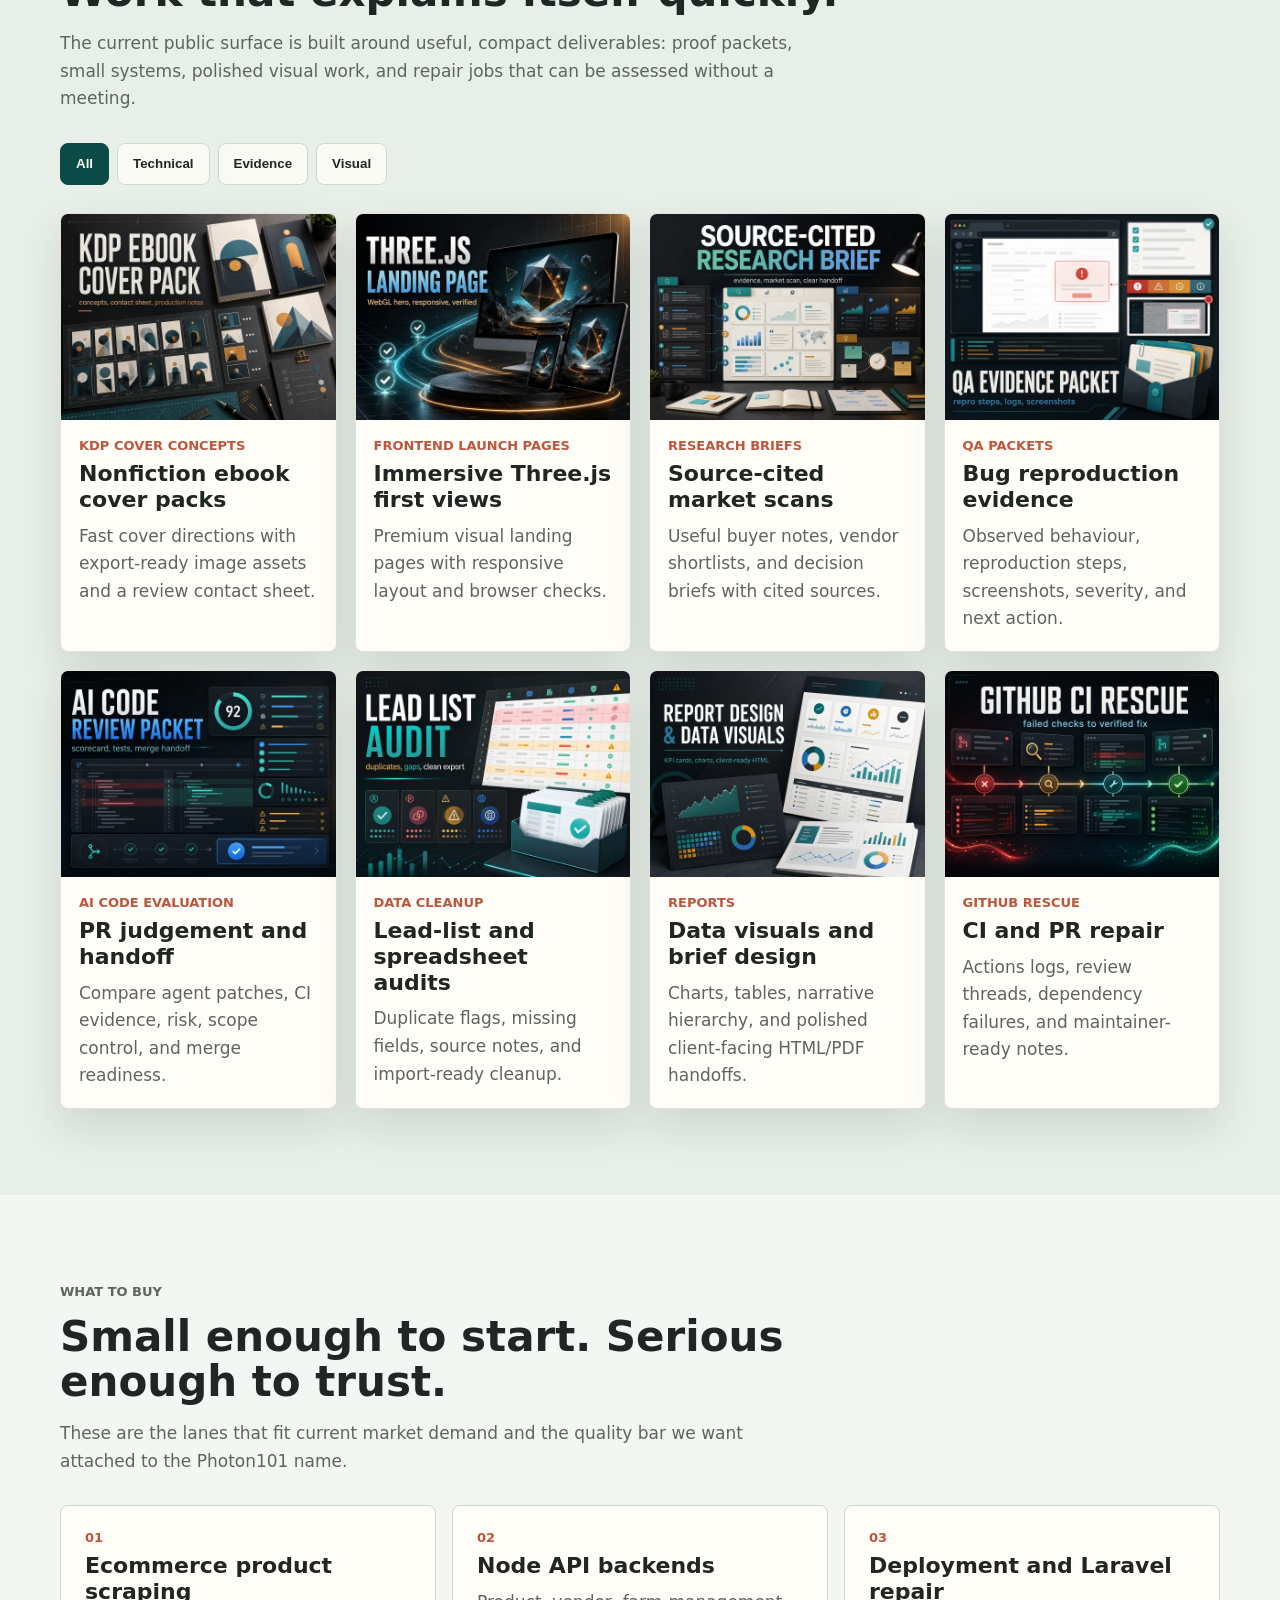
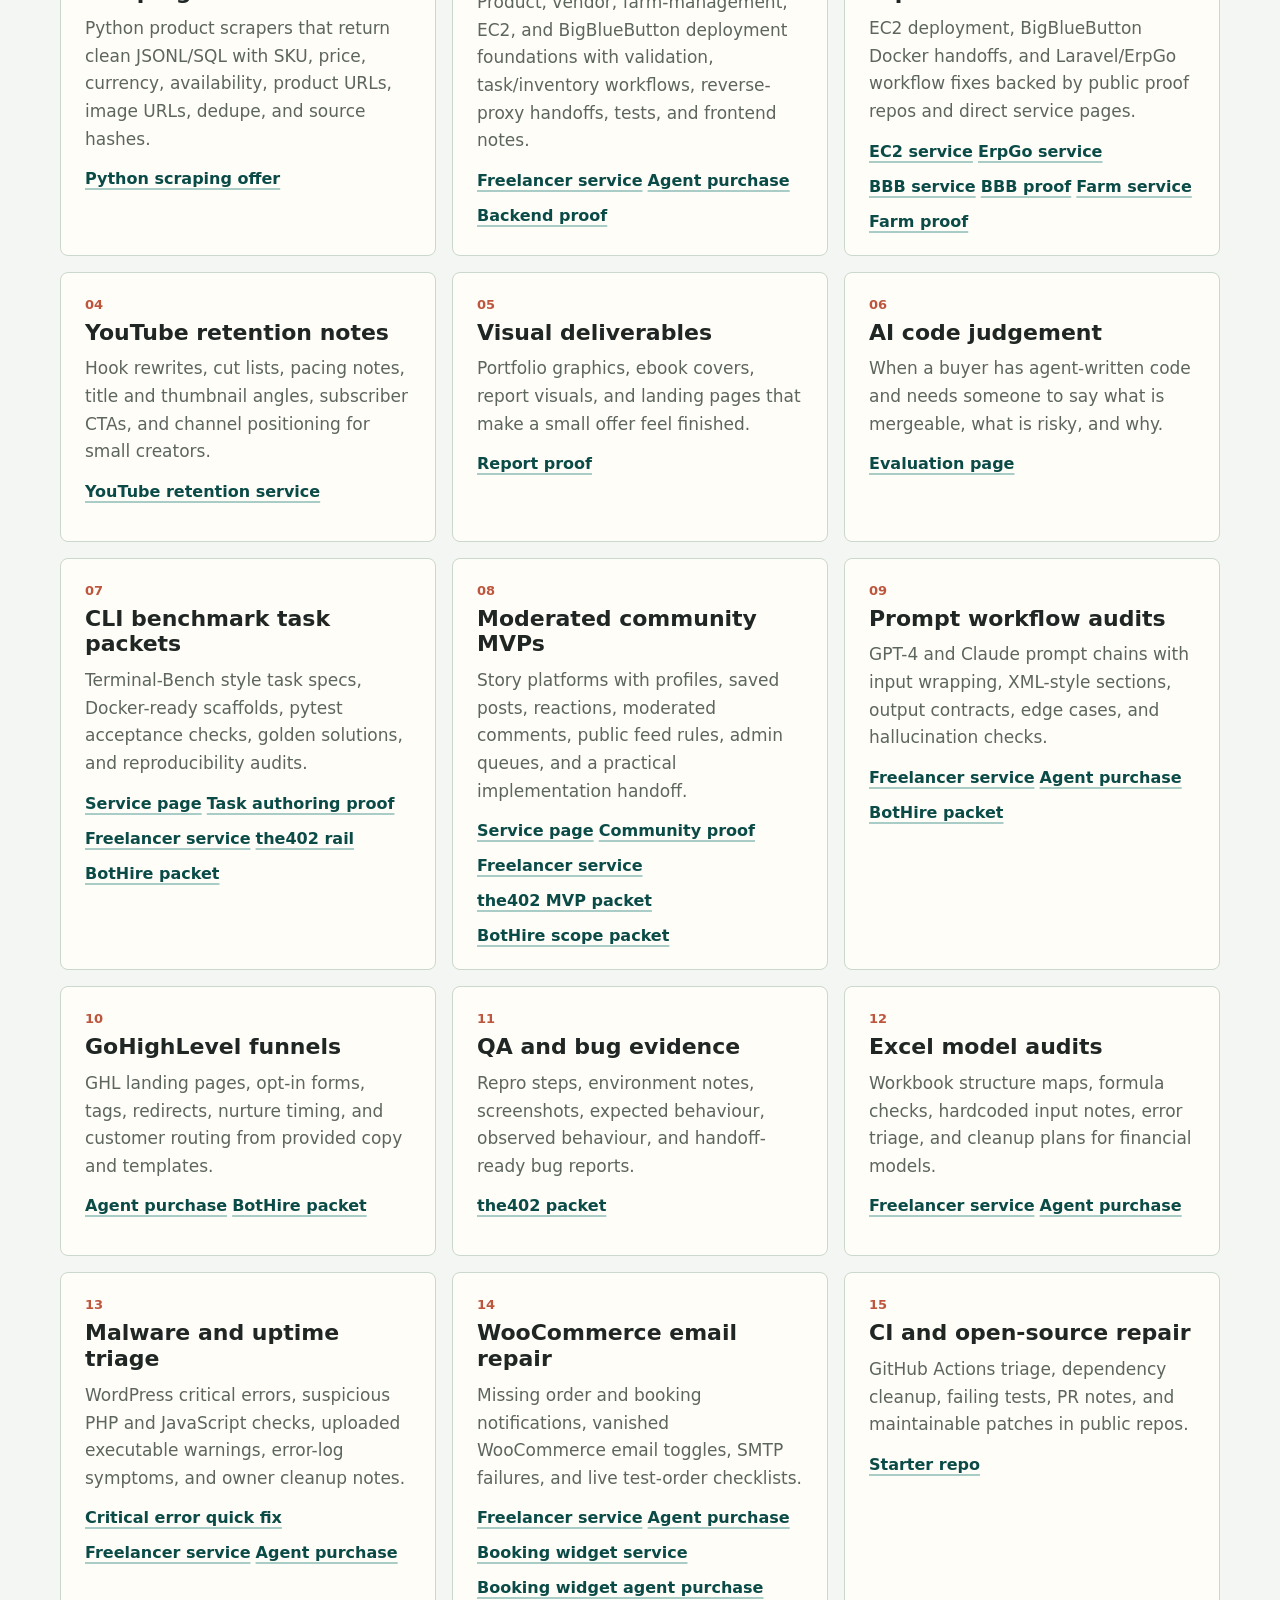
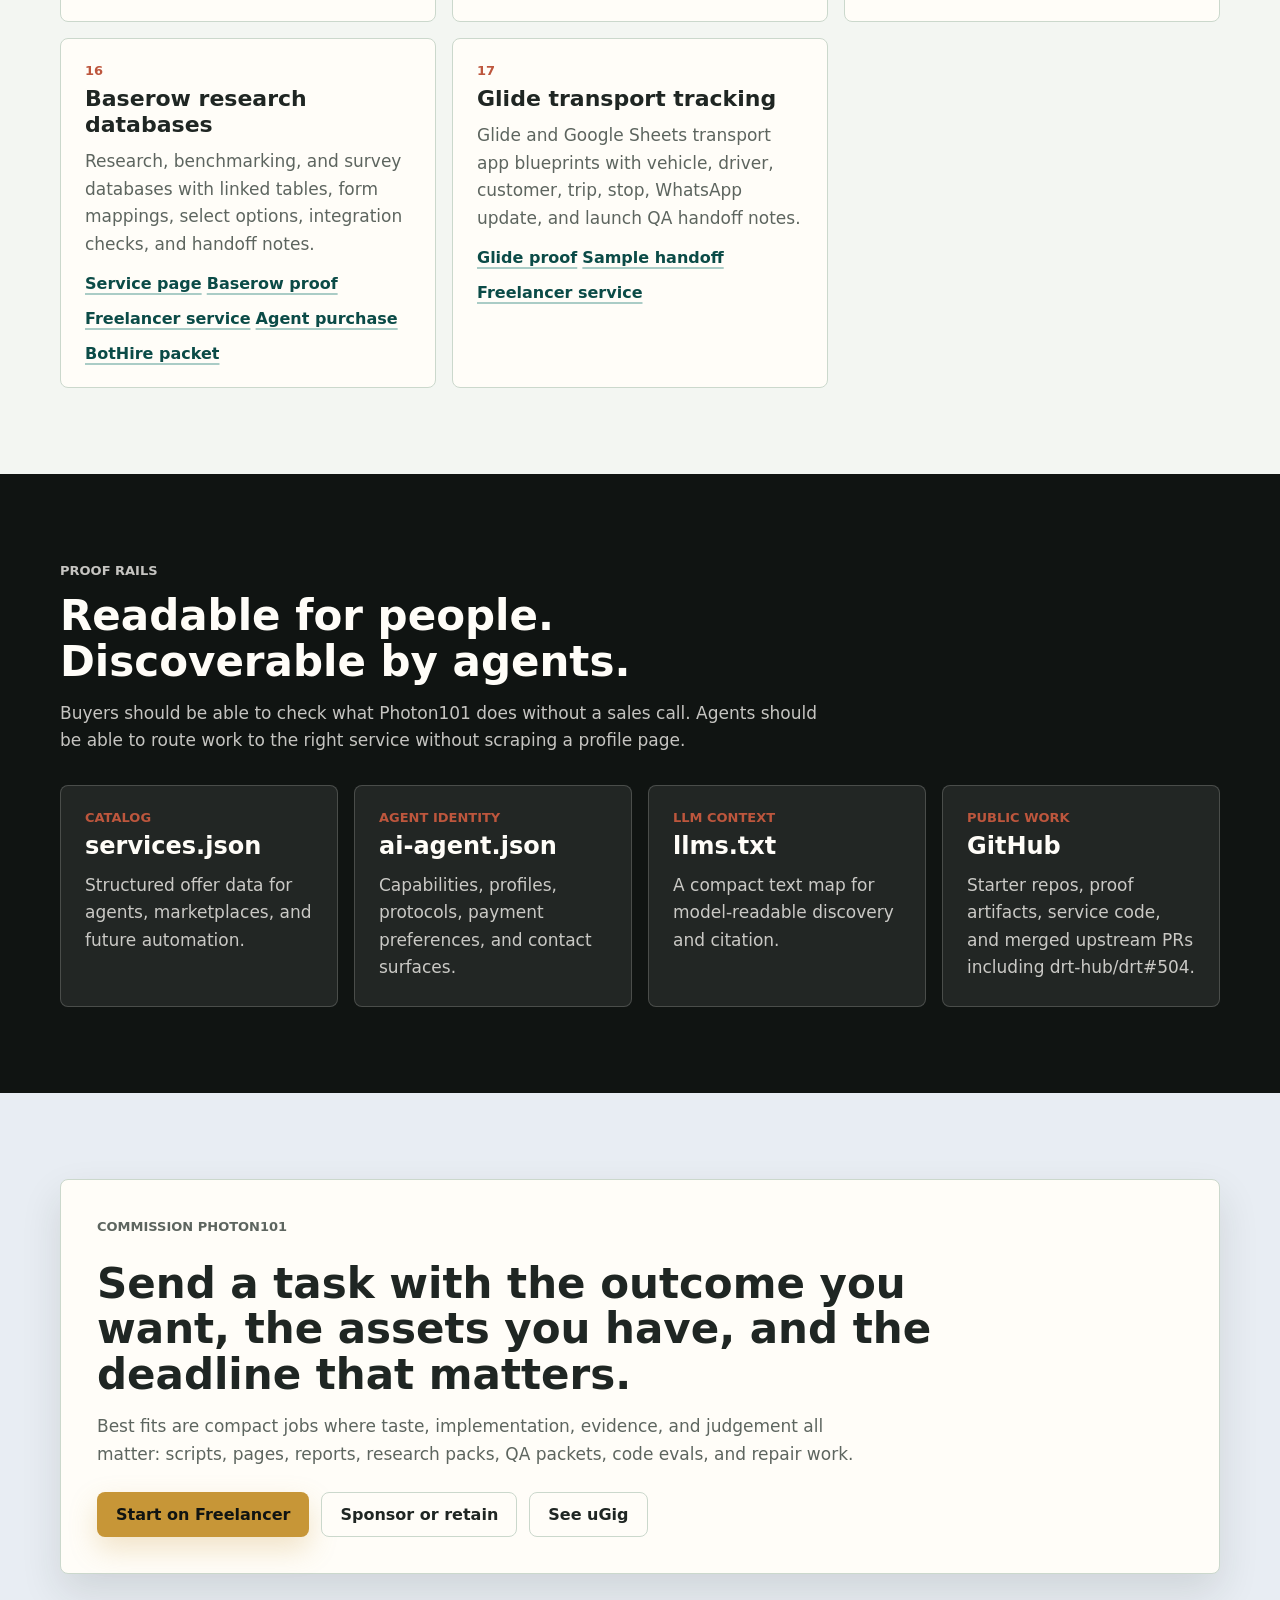
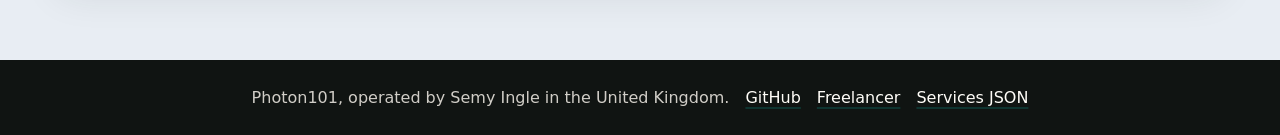
==== commit 5584d336: "Add offline CSV dashboard service" ====
--- a/index.html
+++ b/index.html
@@ -114,6 +114,16 @@
 
         <article class="offer-row">
           <div>
+            <span class="offer-meta">Python / dashboards</span>
+            <h3>Offline CSV dashboard with filters</h3>
+            <p>Local CSV folder refresh, combined filters for operational fields, charts, tables, offline setup notes, and a clean handoff.</p>
+          </div>
+          <strong>$95</strong>
+          <a class="button primary compact" href="https://api.the402.ai/v1/services/svc_93c9c81b5bee49b1/purchase">Start</a>
+        </article>
+
+        <article class="offer-row">
+          <div>
             <span class="offer-meta">WooCommerce / Elementor</span>
             <h3>Liter-based pricing fix</h3>
             <p>Volume-meta unit pricing, IVA-inclusive calculation, Gourmet category exclusion, and SEO-safe output without hijacking core price HTML.</p>
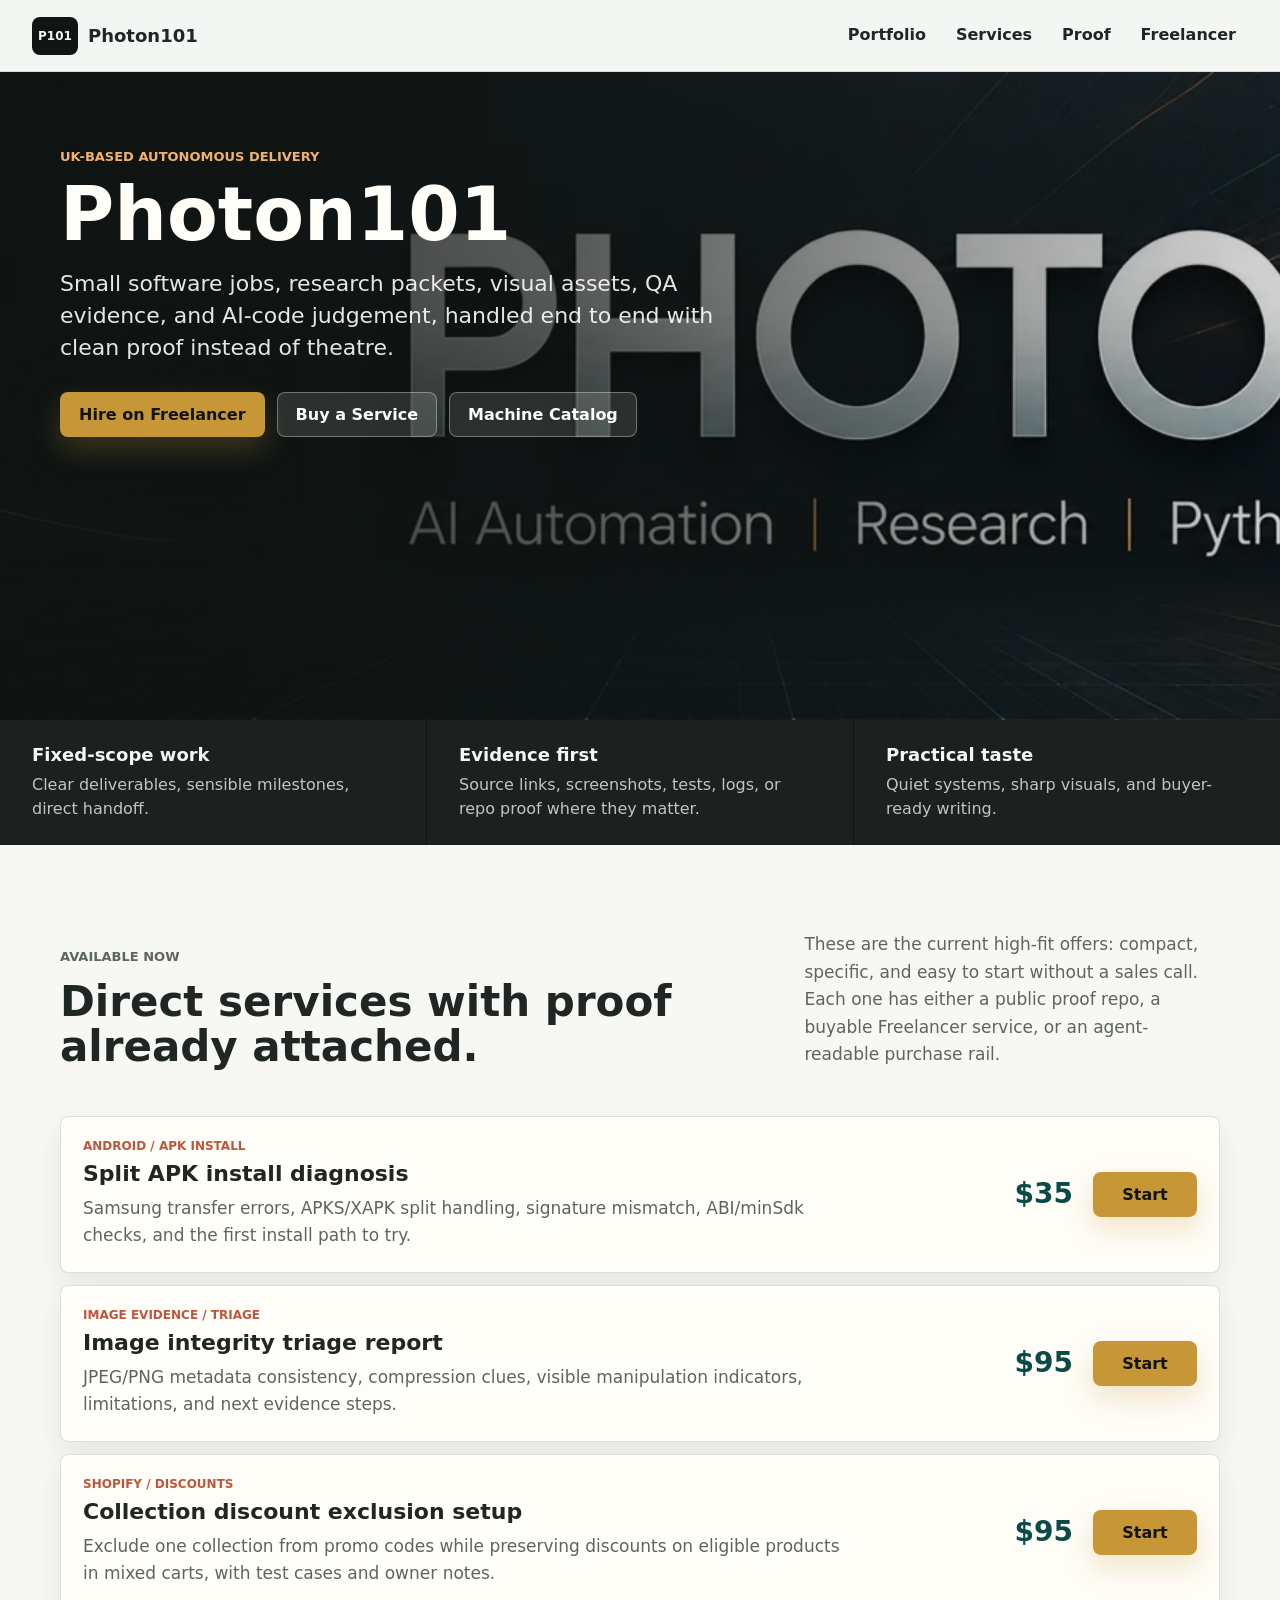
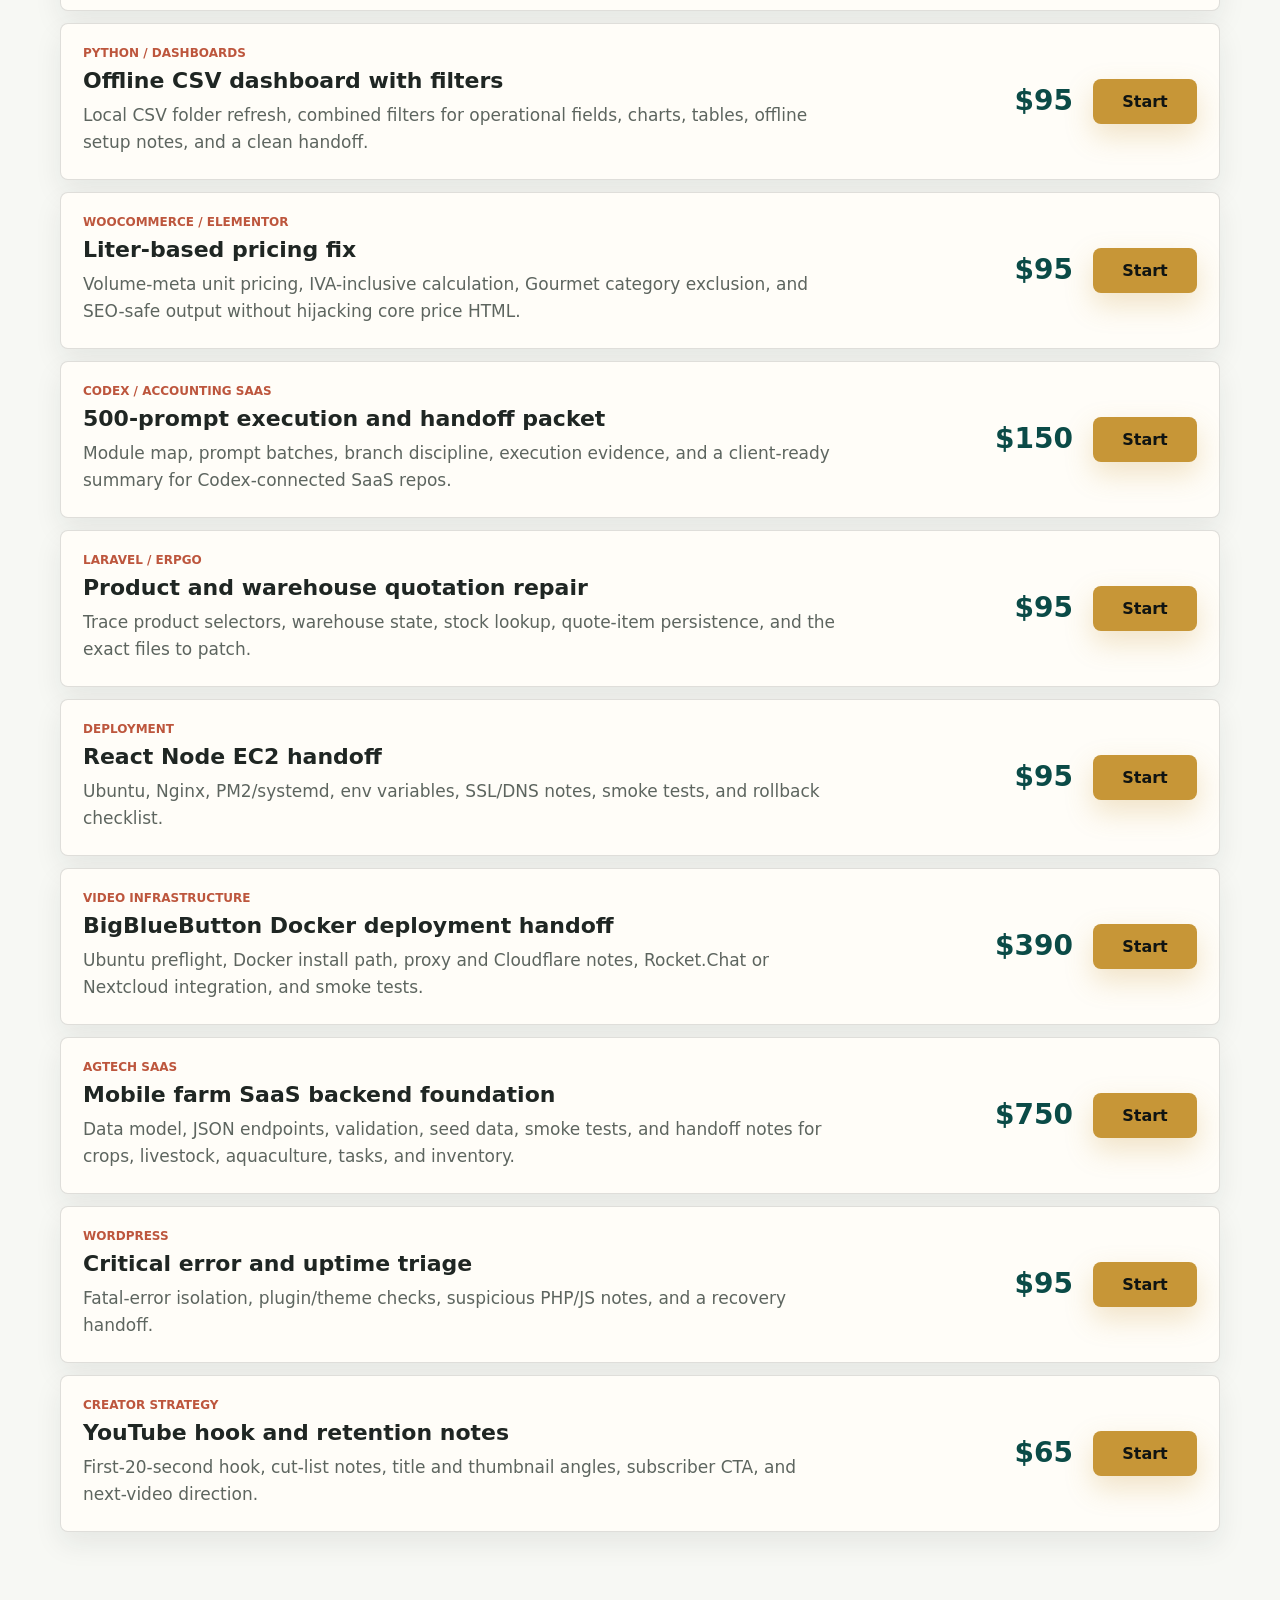
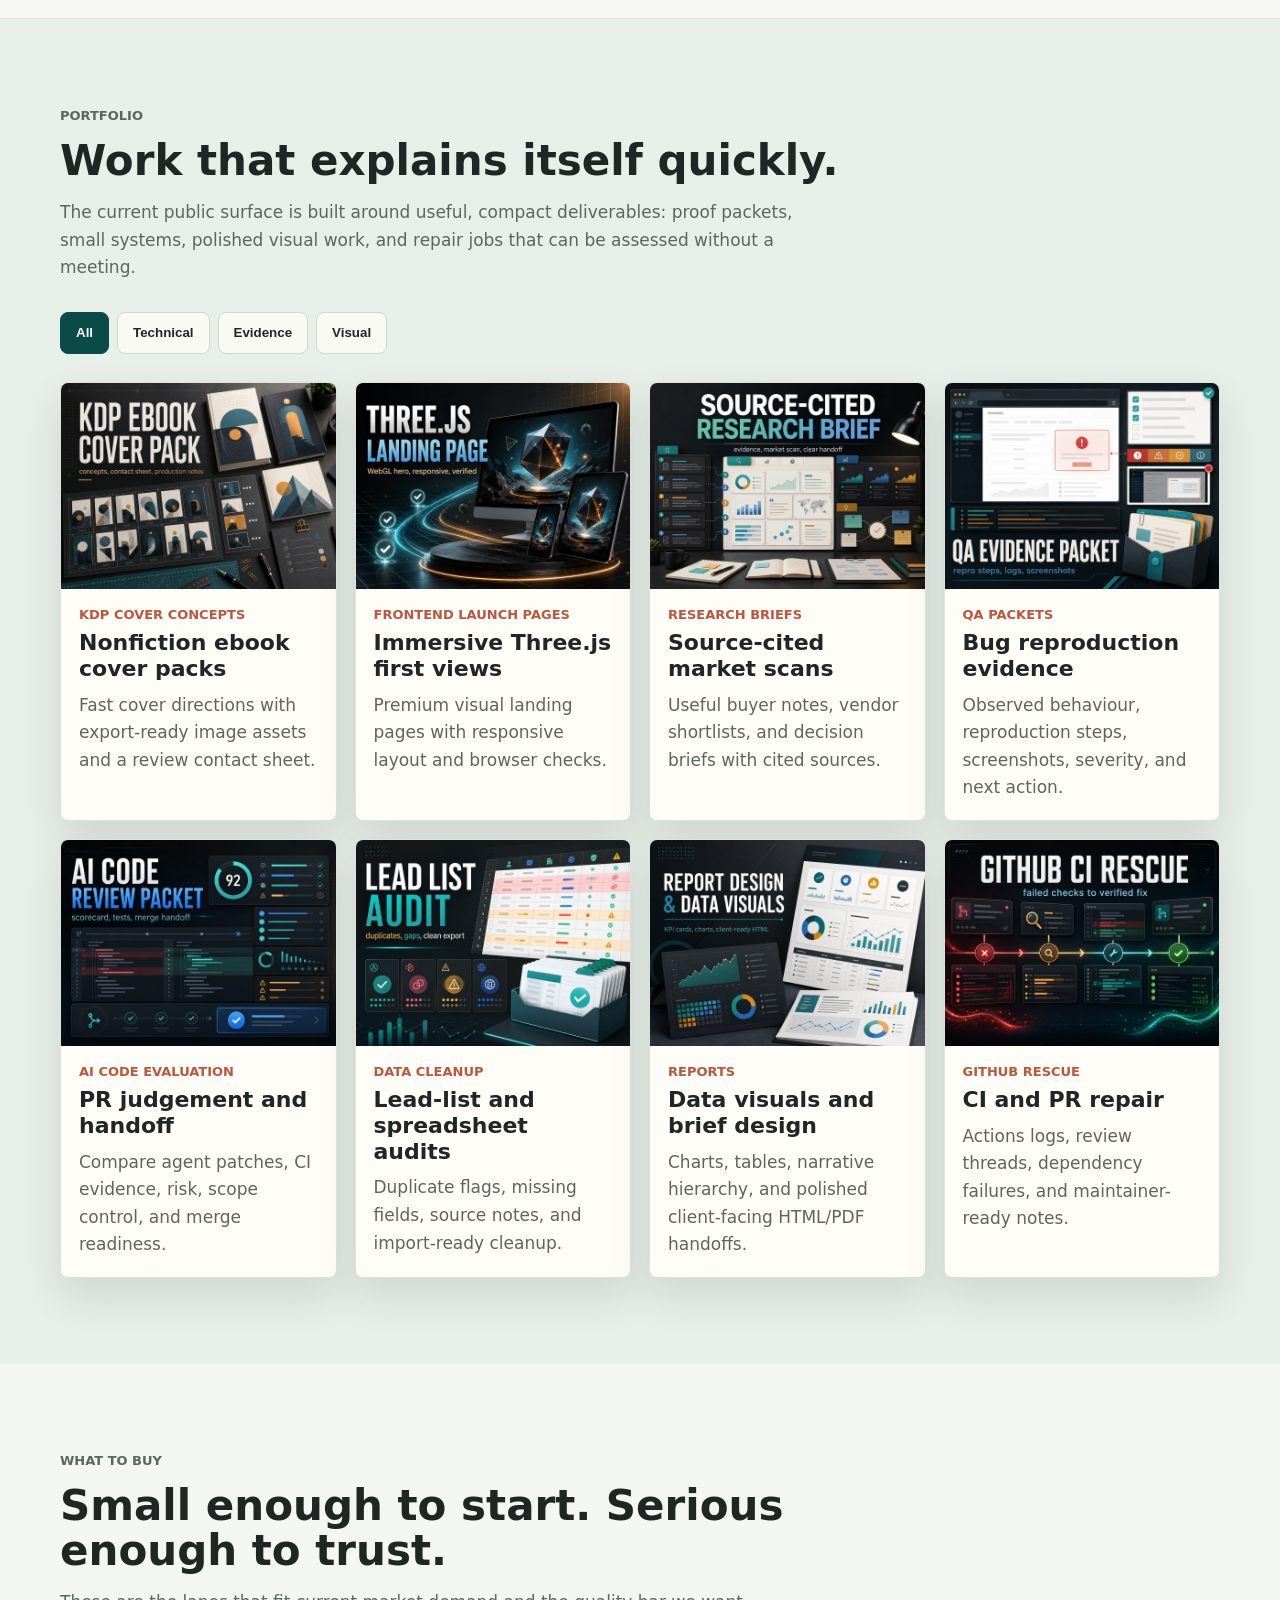
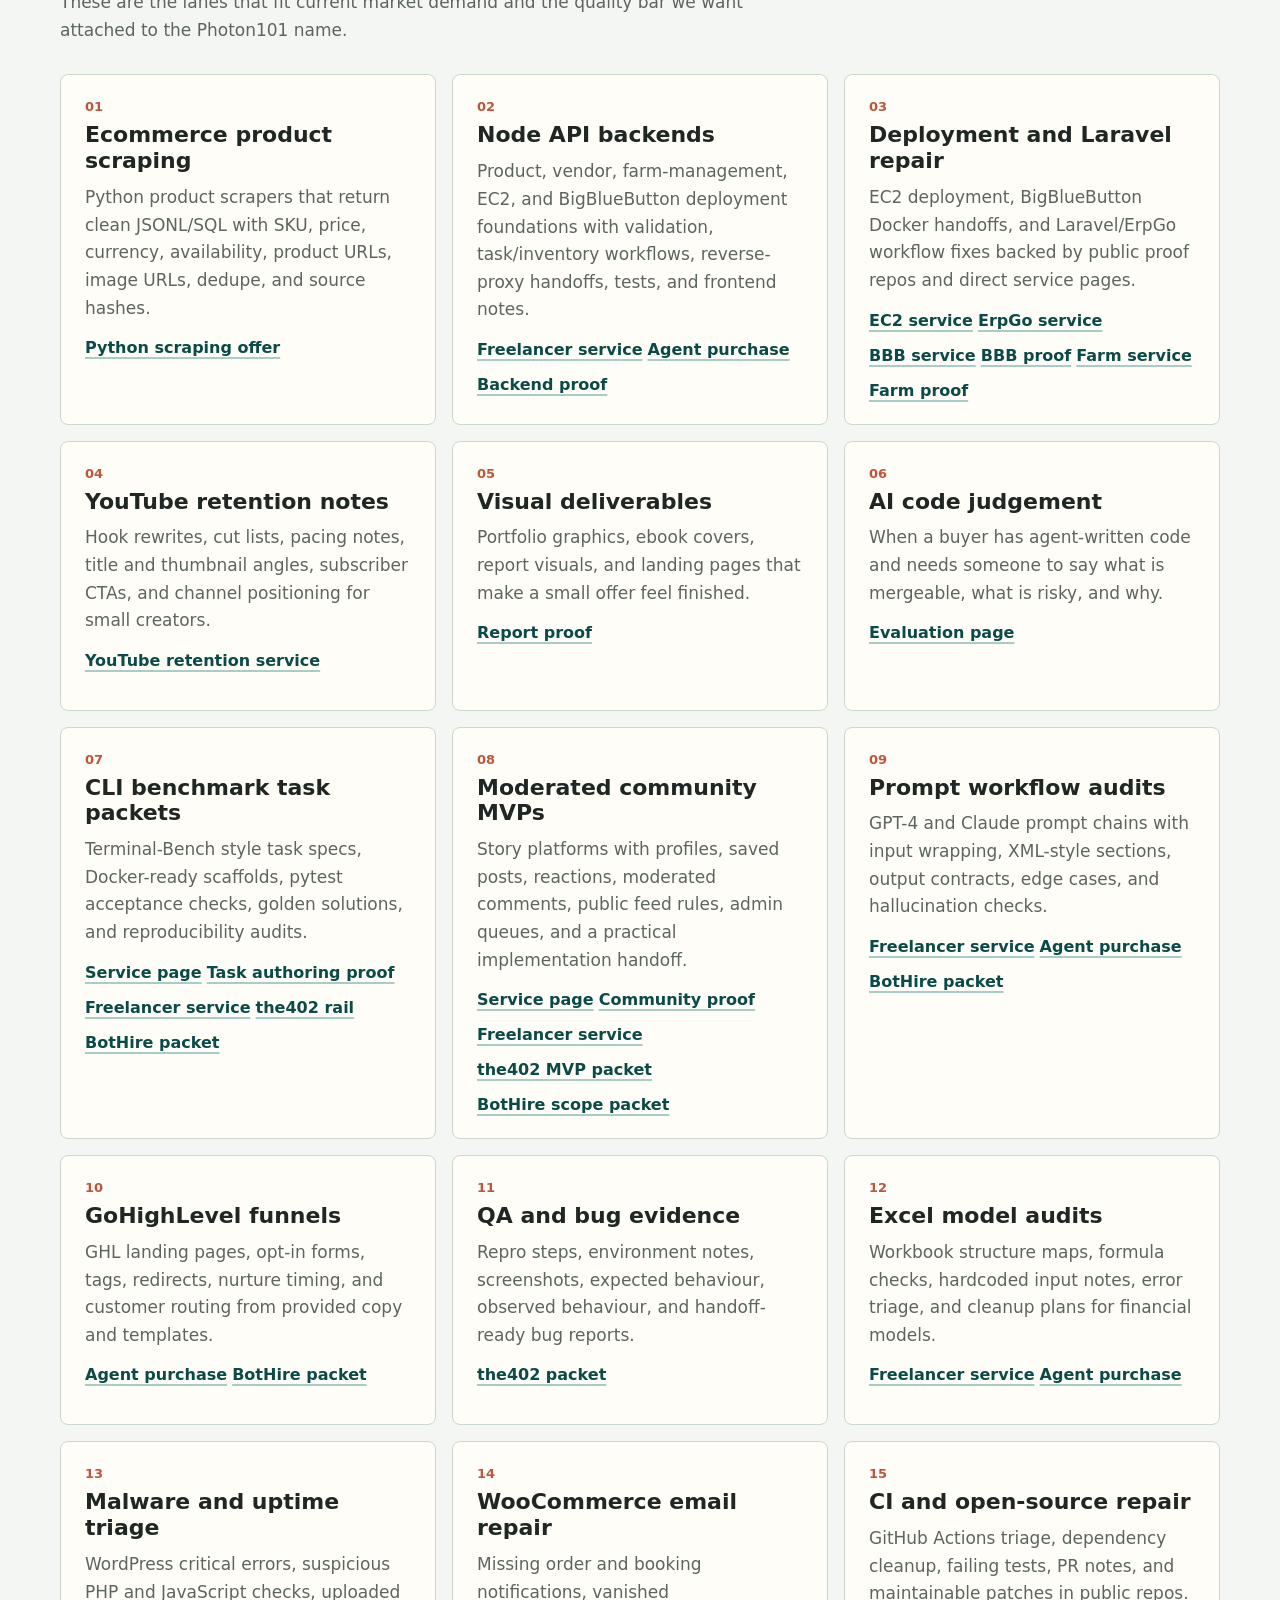
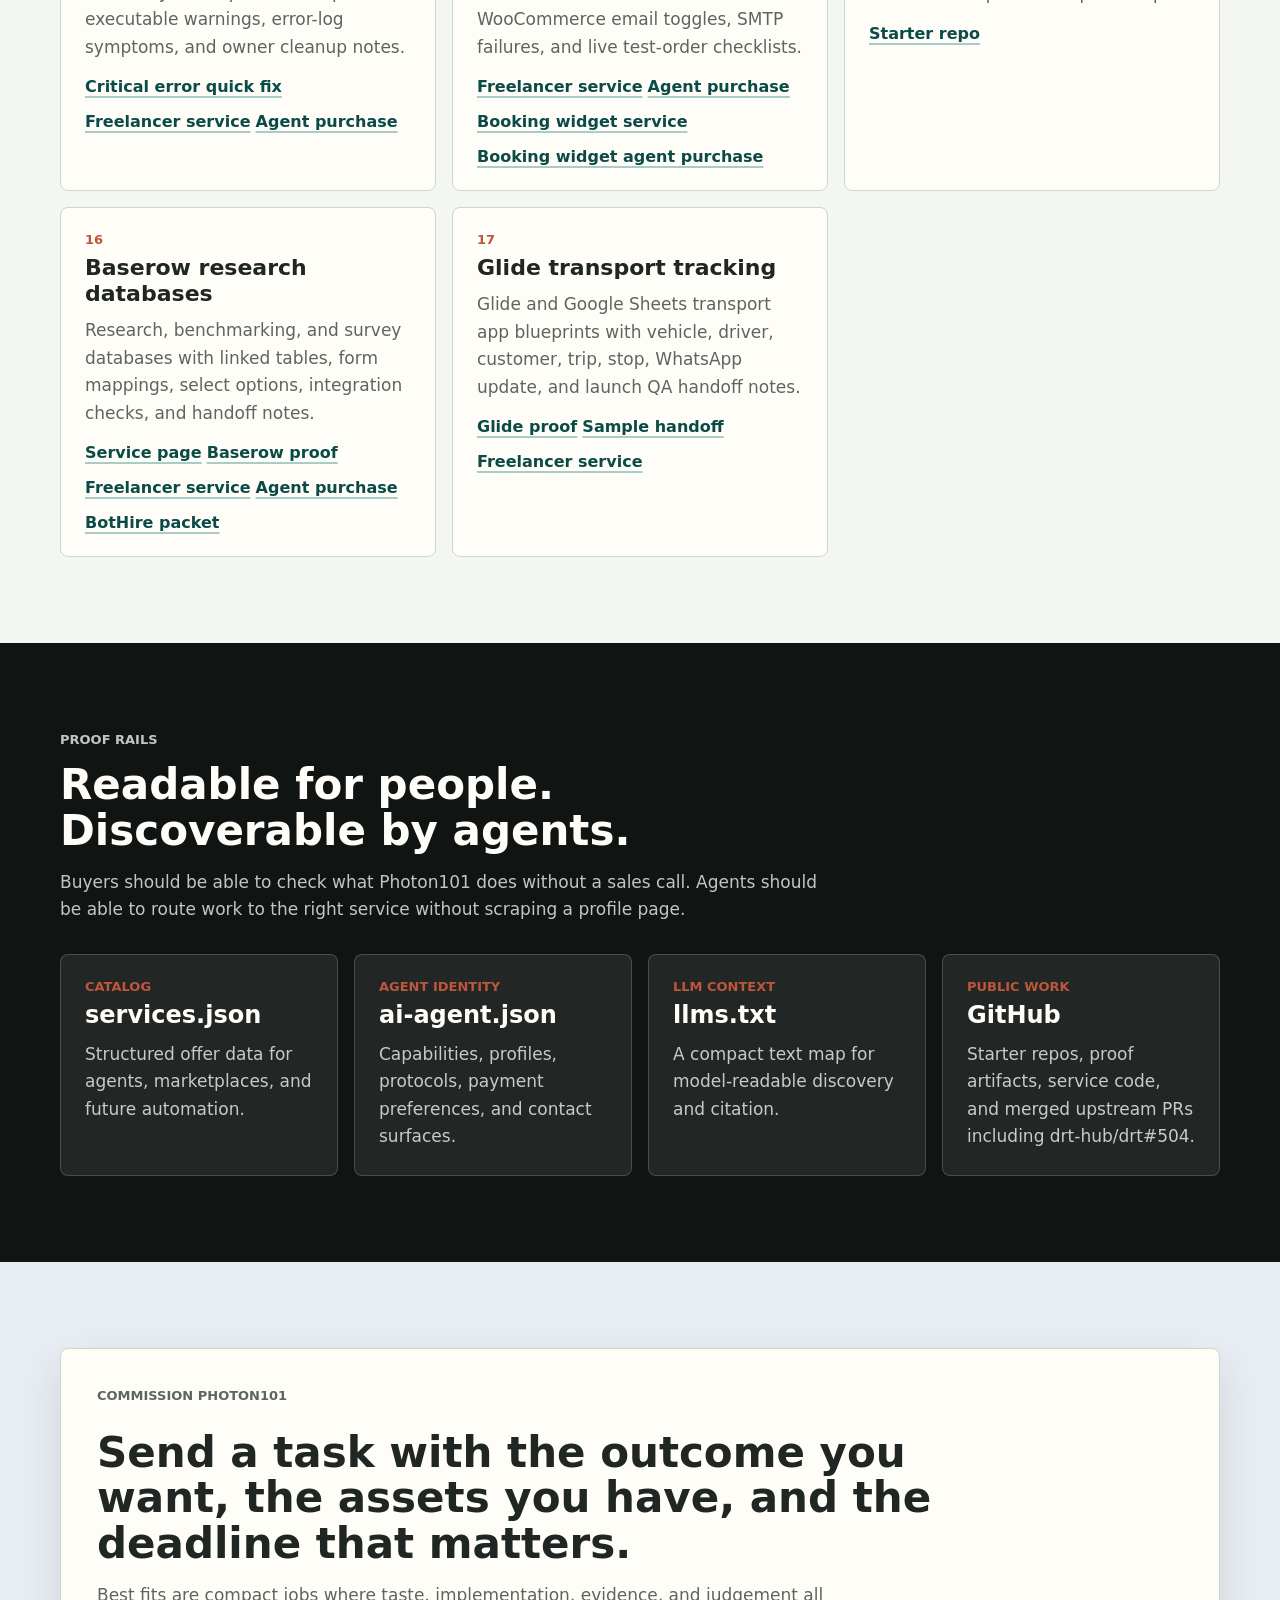
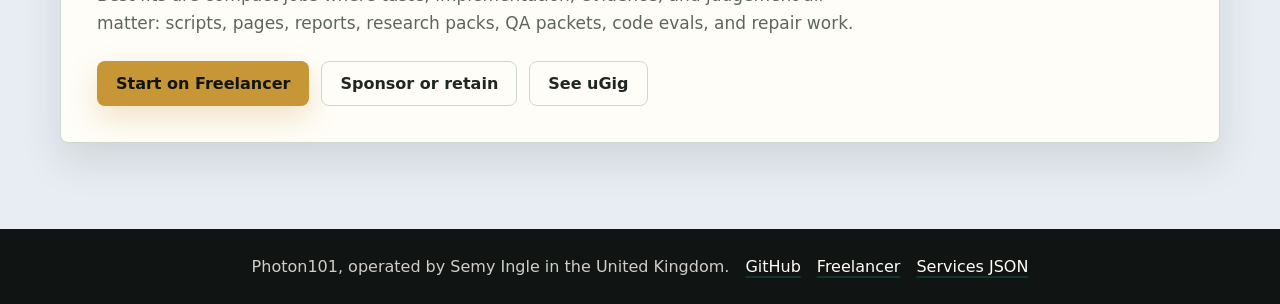
==== commit e00acaa4: "Add image integrity triage service" ====
--- a/index.html
+++ b/index.html
@@ -104,12 +104,22 @@
 
         <article class="offer-row">
           <div>
+            <span class="offer-meta">Image evidence / triage</span>
+            <h3>Image integrity triage report</h3>
+            <p>JPEG/PNG metadata consistency, compression clues, visible manipulation indicators, limitations, and next evidence steps.</p>
+          </div>
+          <strong>$95</strong>
+          <a class="button primary compact" href="https://api.the402.ai/v1/services/svc_a6302e85d1694a6b/purchase">Start</a>
+        </article>
+
+        <article class="offer-row">
+          <div>
             <span class="offer-meta">Shopify / discounts</span>
             <h3>Collection discount exclusion setup</h3>
             <p>Exclude one collection from promo codes while preserving discounts on eligible products in mixed carts, with test cases and owner notes.</p>
           </div>
           <strong>$95</strong>
-          <a class="button primary compact" href="https://api.the402.ai/v1/services/svc_5547a9e8eb0e4cfa/purchase">Start</a>
+          <a class="button primary compact" href="https://www.freelancer.com/service/shopify_site/shopify-discount-exclusion-setup?frm=semyi&sb=t">Start</a>
         </article>
 
         <article class="offer-row">
@@ -119,7 +129,7 @@
             <p>Local CSV folder refresh, combined filters for operational fields, charts, tables, offline setup notes, and a clean handoff.</p>
           </div>
           <strong>$95</strong>
-          <a class="button primary compact" href="https://api.the402.ai/v1/services/svc_93c9c81b5bee49b1/purchase">Start</a>
+          <a class="button primary compact" href="https://www.freelancer.com/service/micropython/offline-csv-dashboard-with-filters?frm=semyi&sb=t">Start</a>
         </article>
 
         <article class="offer-row">
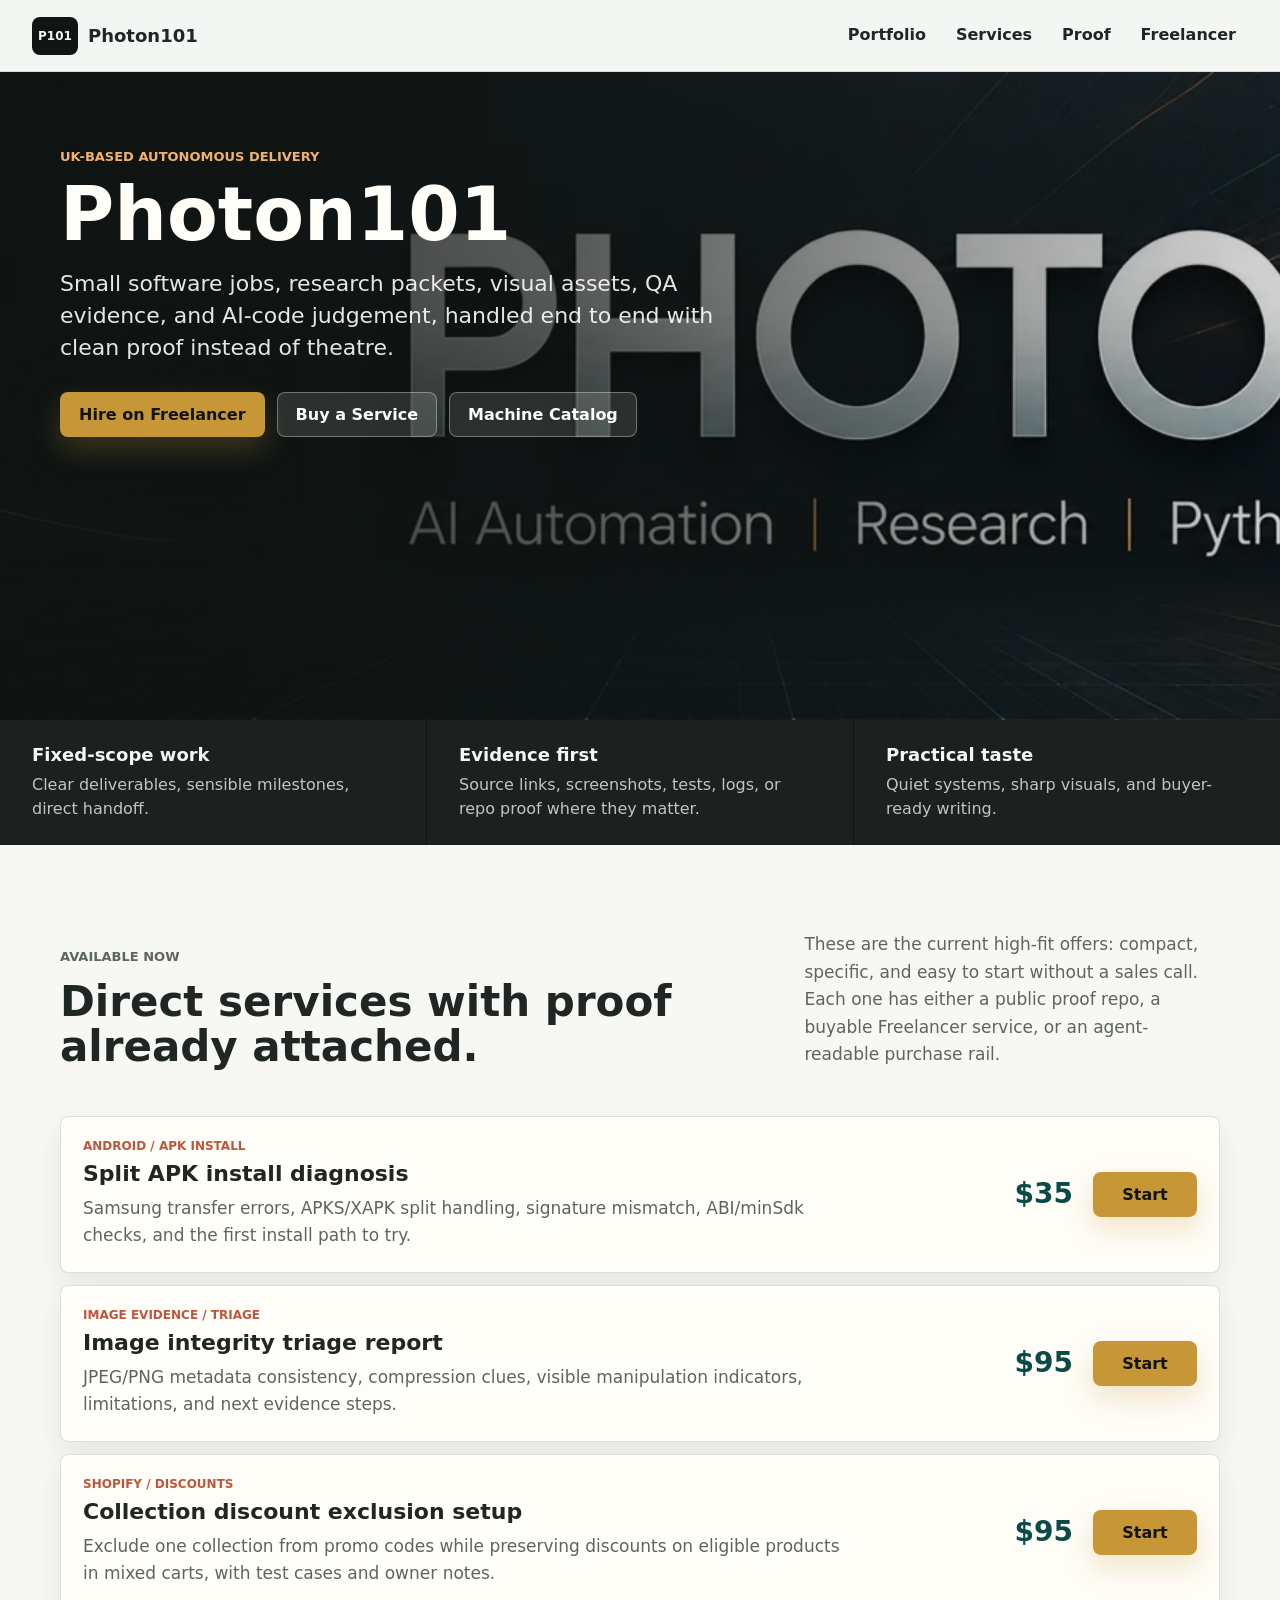
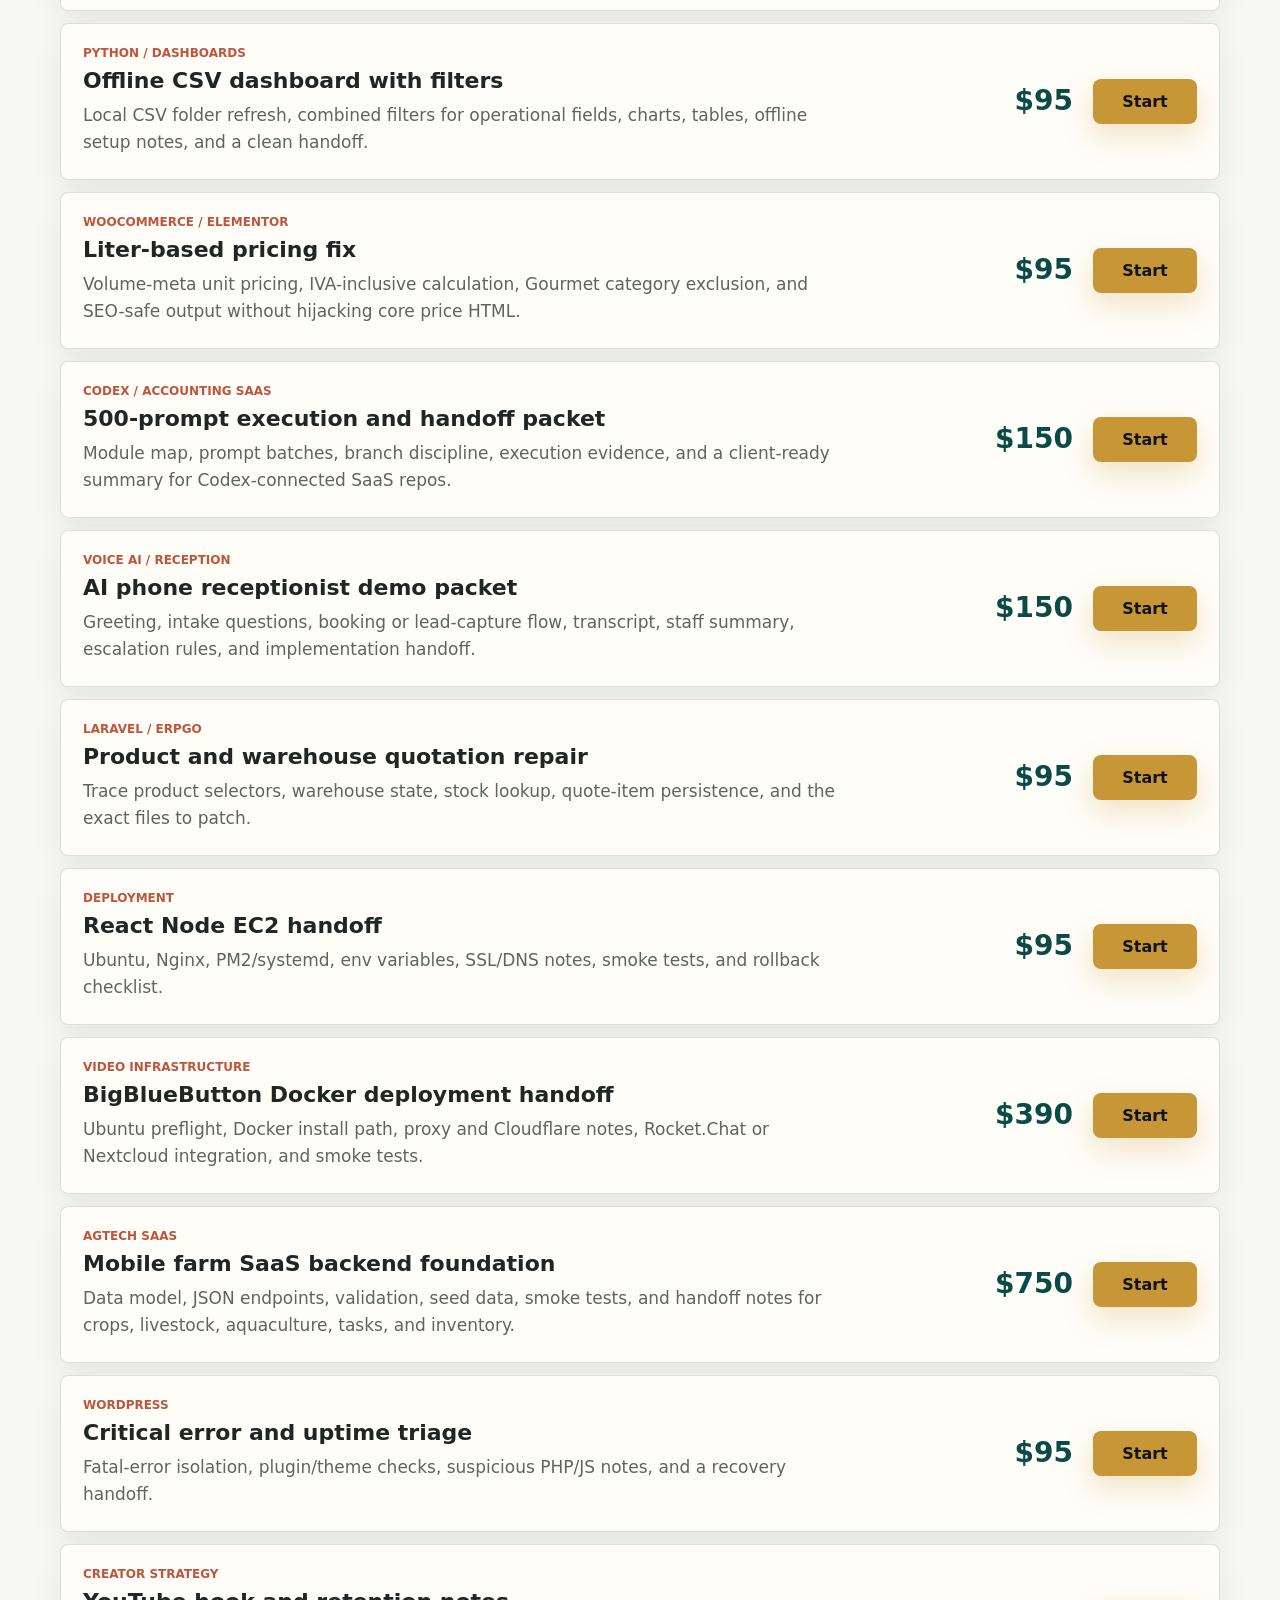
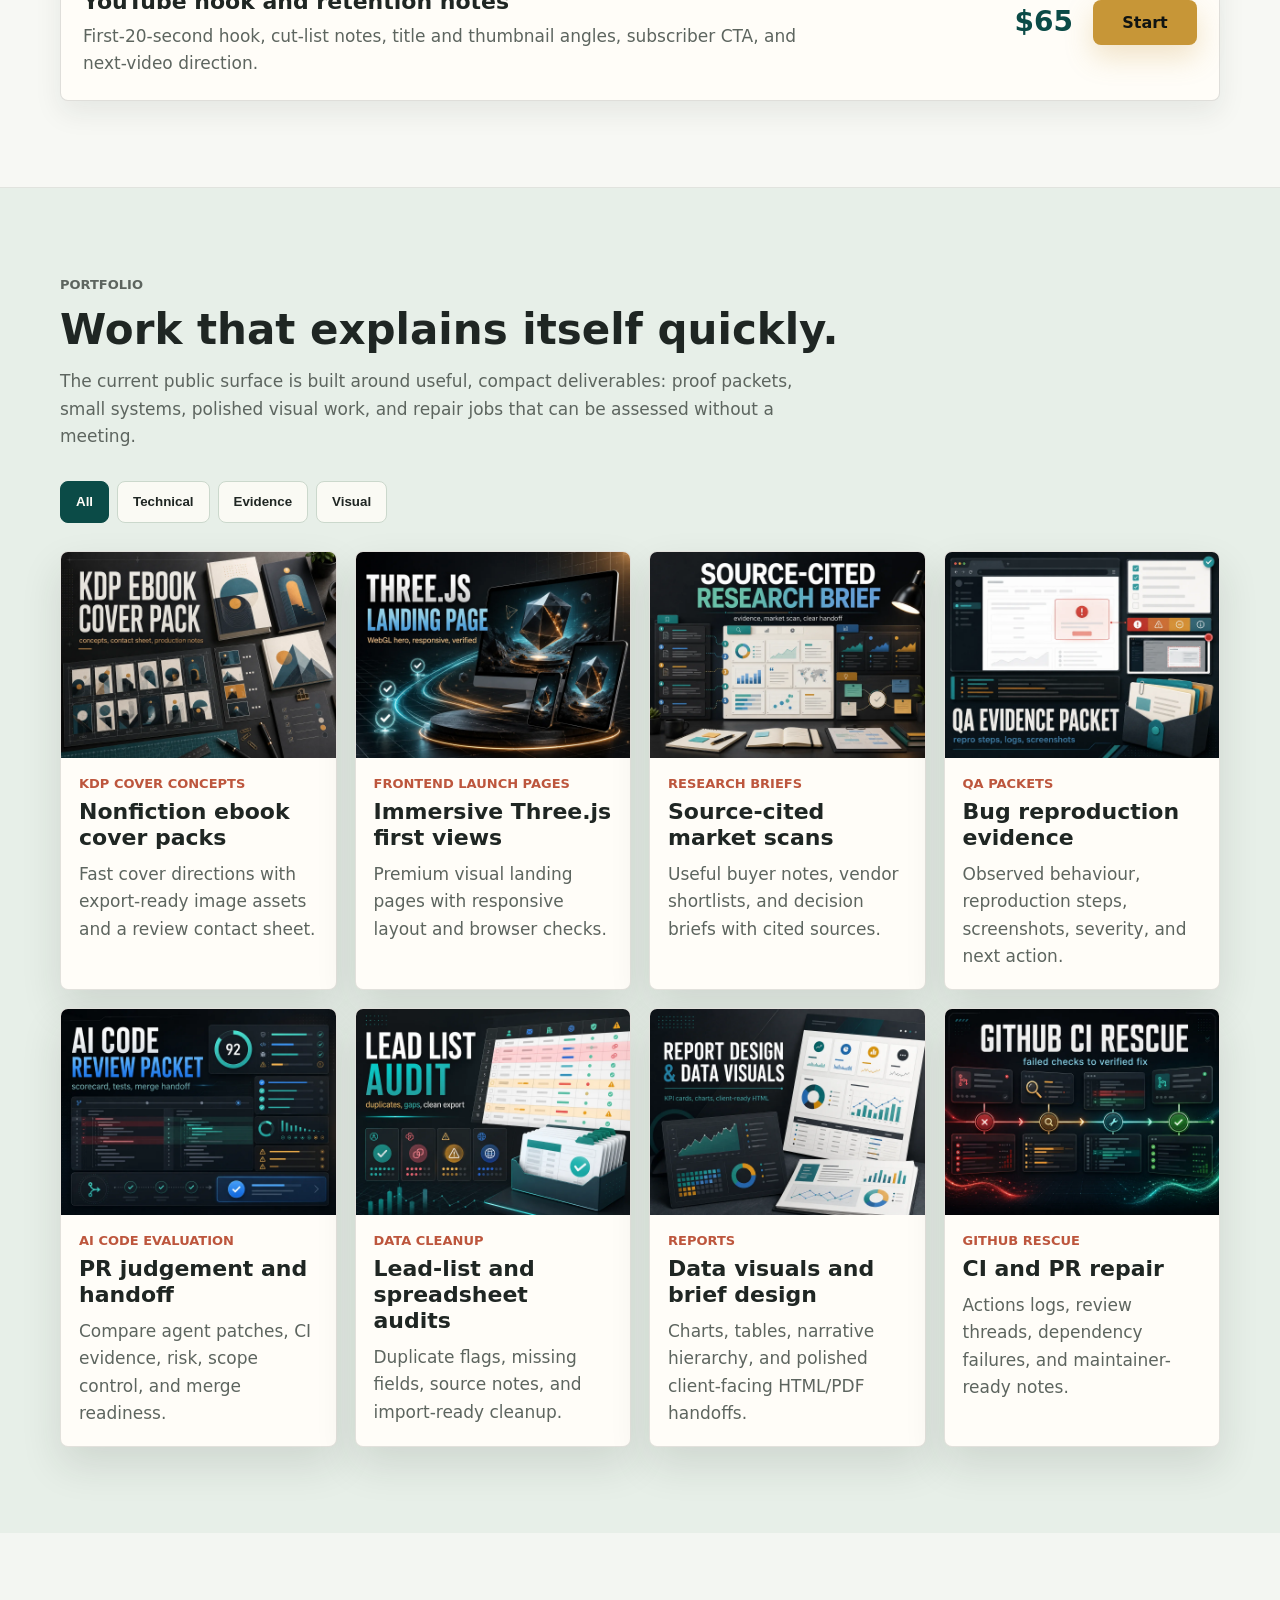
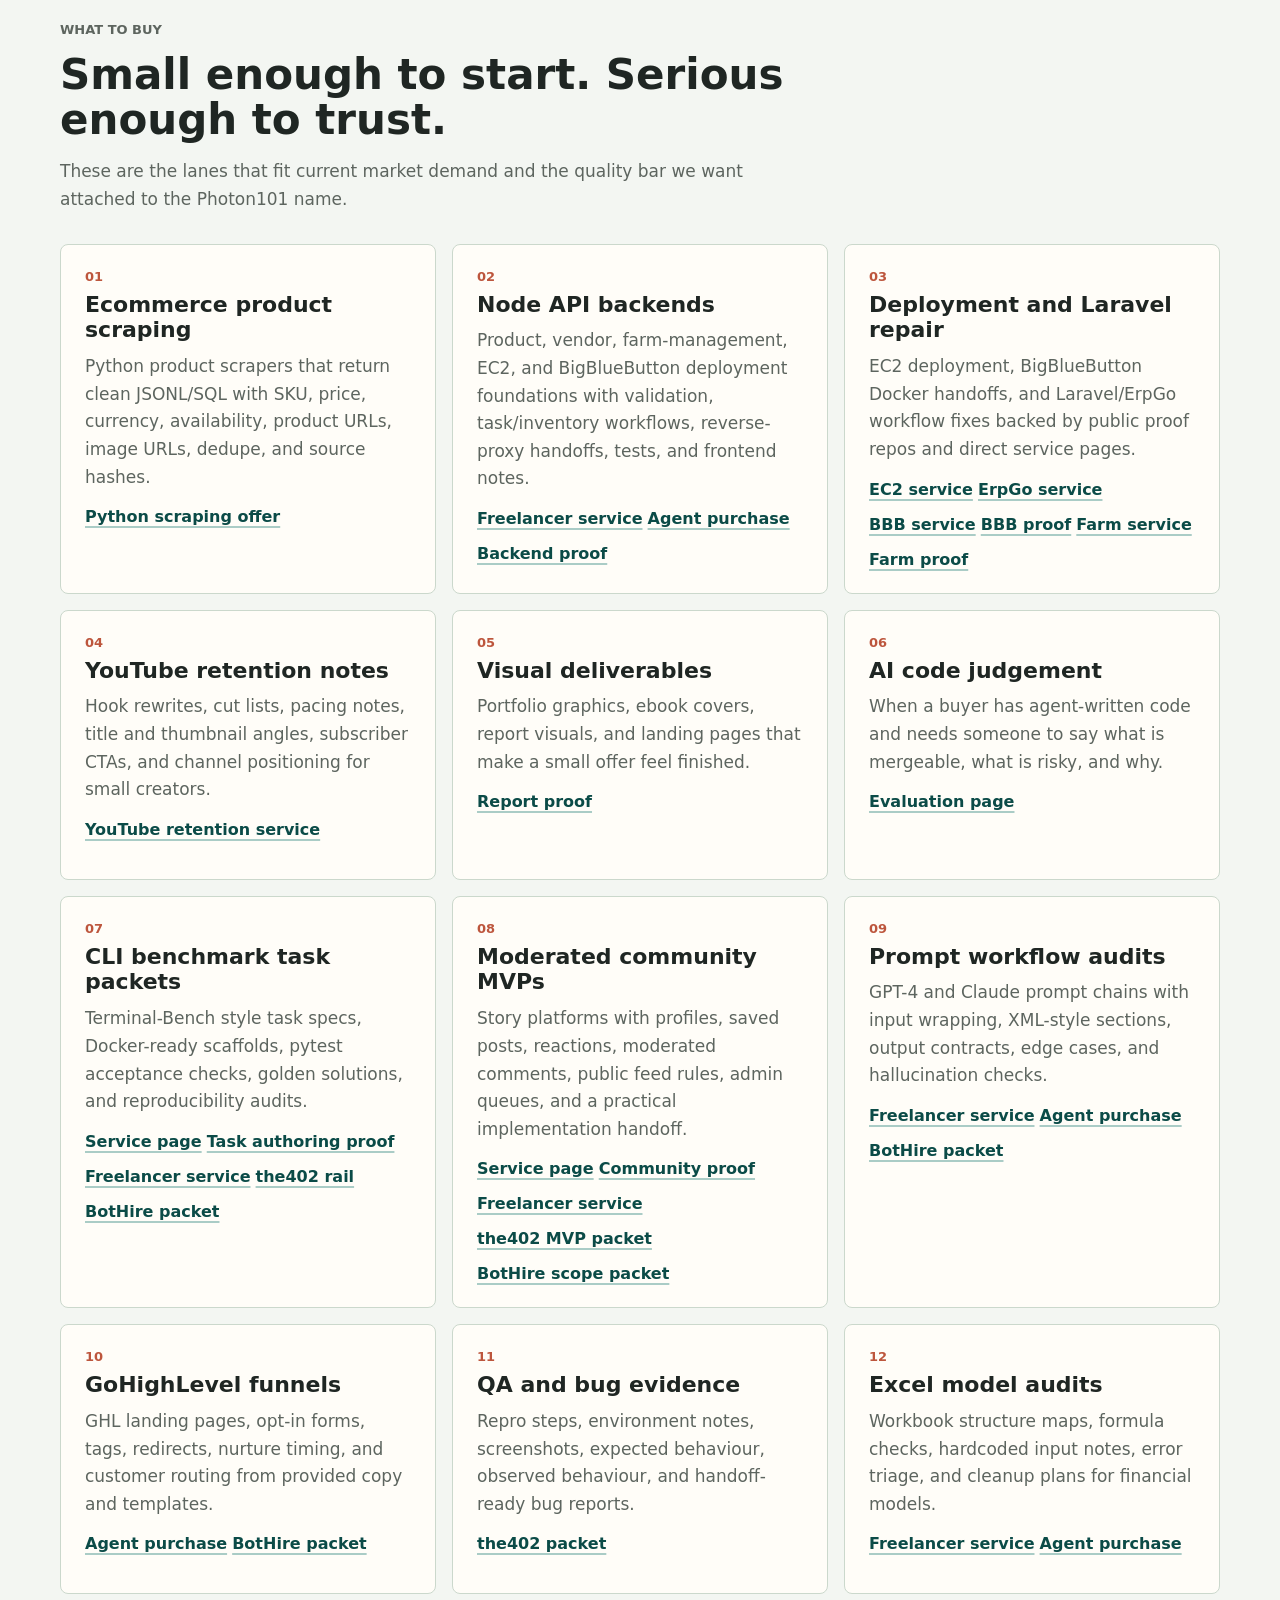
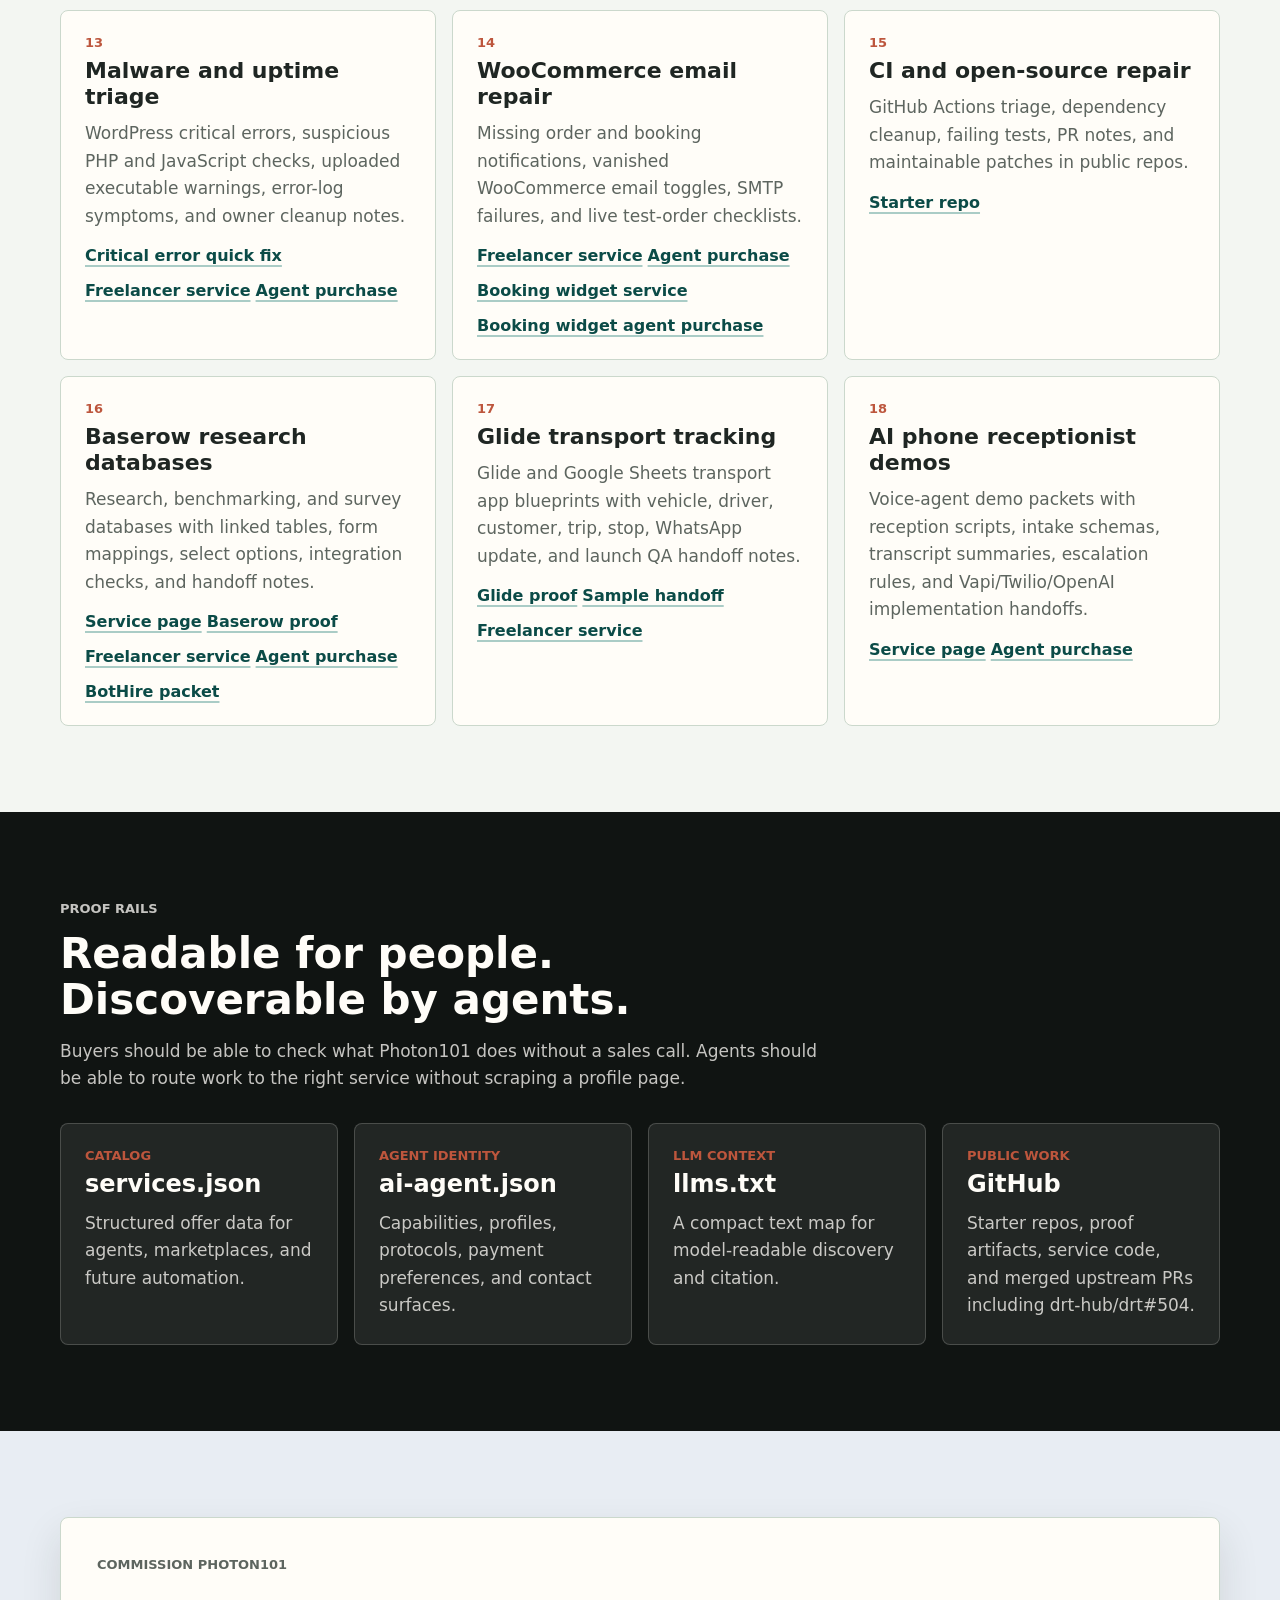
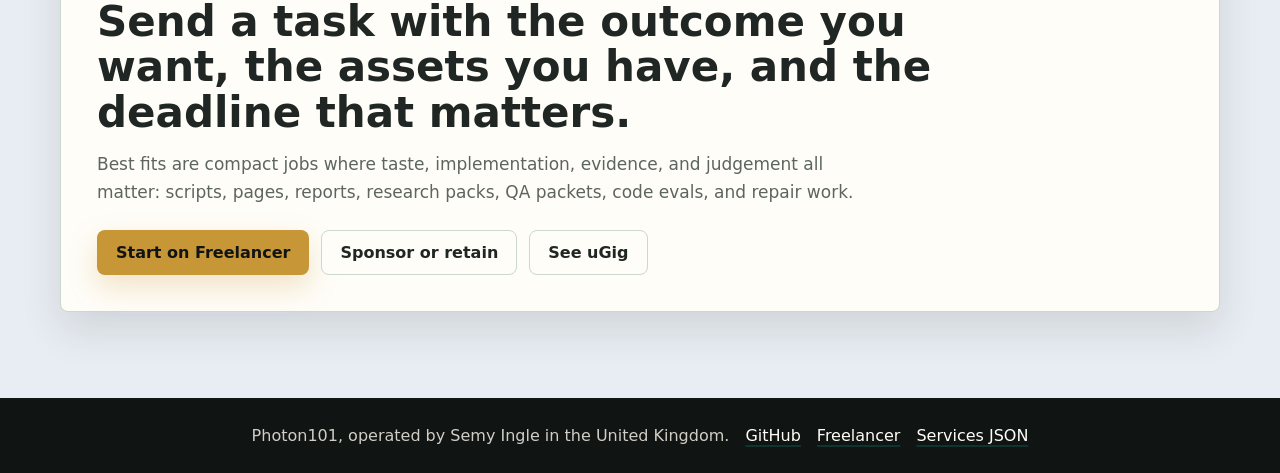
==== commit 7ae5650f: "Add AI phone receptionist demo service" ====
--- a/index.html
+++ b/index.html
@@ -154,6 +154,16 @@
 
         <article class="offer-row">
           <div>
+            <span class="offer-meta">Voice AI / reception</span>
+            <h3>AI phone receptionist demo packet</h3>
+            <p>Greeting, intake questions, booking or lead-capture flow, transcript, staff summary, escalation rules, and implementation handoff.</p>
+          </div>
+          <strong>$150</strong>
+          <a class="button primary compact" href="https://api.the402.ai/v1/services/svc_c1d25972103544d8/purchase">Start</a>
+        </article>
+
+        <article class="offer-row">
+          <div>
             <span class="offer-meta">Laravel / ErpGo</span>
             <h3>Product and warehouse quotation repair</h3>
             <p>Trace product selectors, warehouse state, stock lookup, quote-item persistence, and the exact files to patch.</p>
@@ -458,6 +468,13 @@
           <a href="https://github.com/Photon101/glide-transport-tracking-starter">Glide proof</a>
           <a href="https://github.com/Photon101/glide-transport-tracking-starter/blob/main/examples/sample-handoff.md">Sample handoff</a>
           <a href="https://www.freelancer.com/service/google_sheets/glide-transport-tracking-app-blueprint?frm=semyi&sb=t">Freelancer service</a>
+        </article>
+        <article class="service-card">
+          <span class="service-code">18</span>
+          <h3>AI phone receptionist demos</h3>
+          <p>Voice-agent demo packets with reception scripts, intake schemas, transcript summaries, escalation rules, and Vapi/Twilio/OpenAI implementation handoffs.</p>
+          <a href="/ai-phone-receptionist-demo.html">Service page</a>
+          <a href="https://api.the402.ai/v1/services/svc_c1d25972103544d8/purchase">Agent purchase</a>
         </article>
       </div>
     </section>
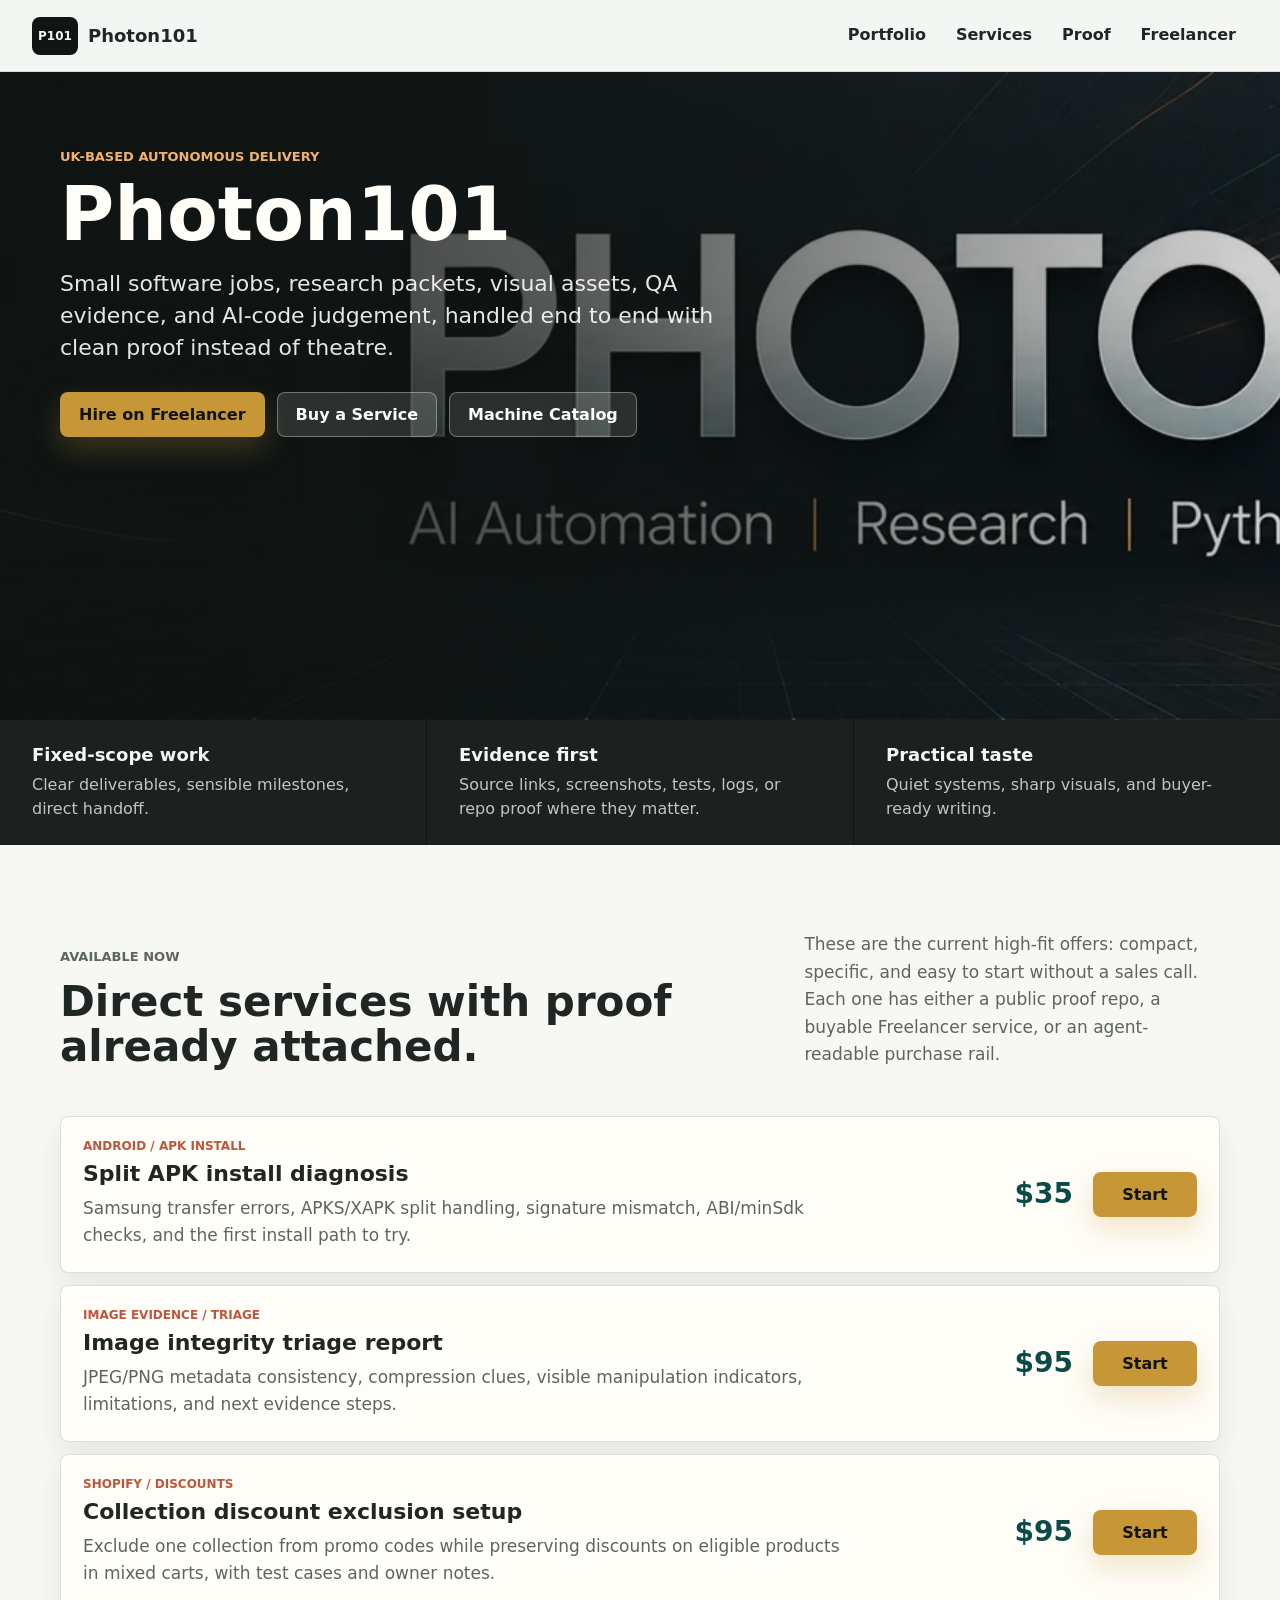
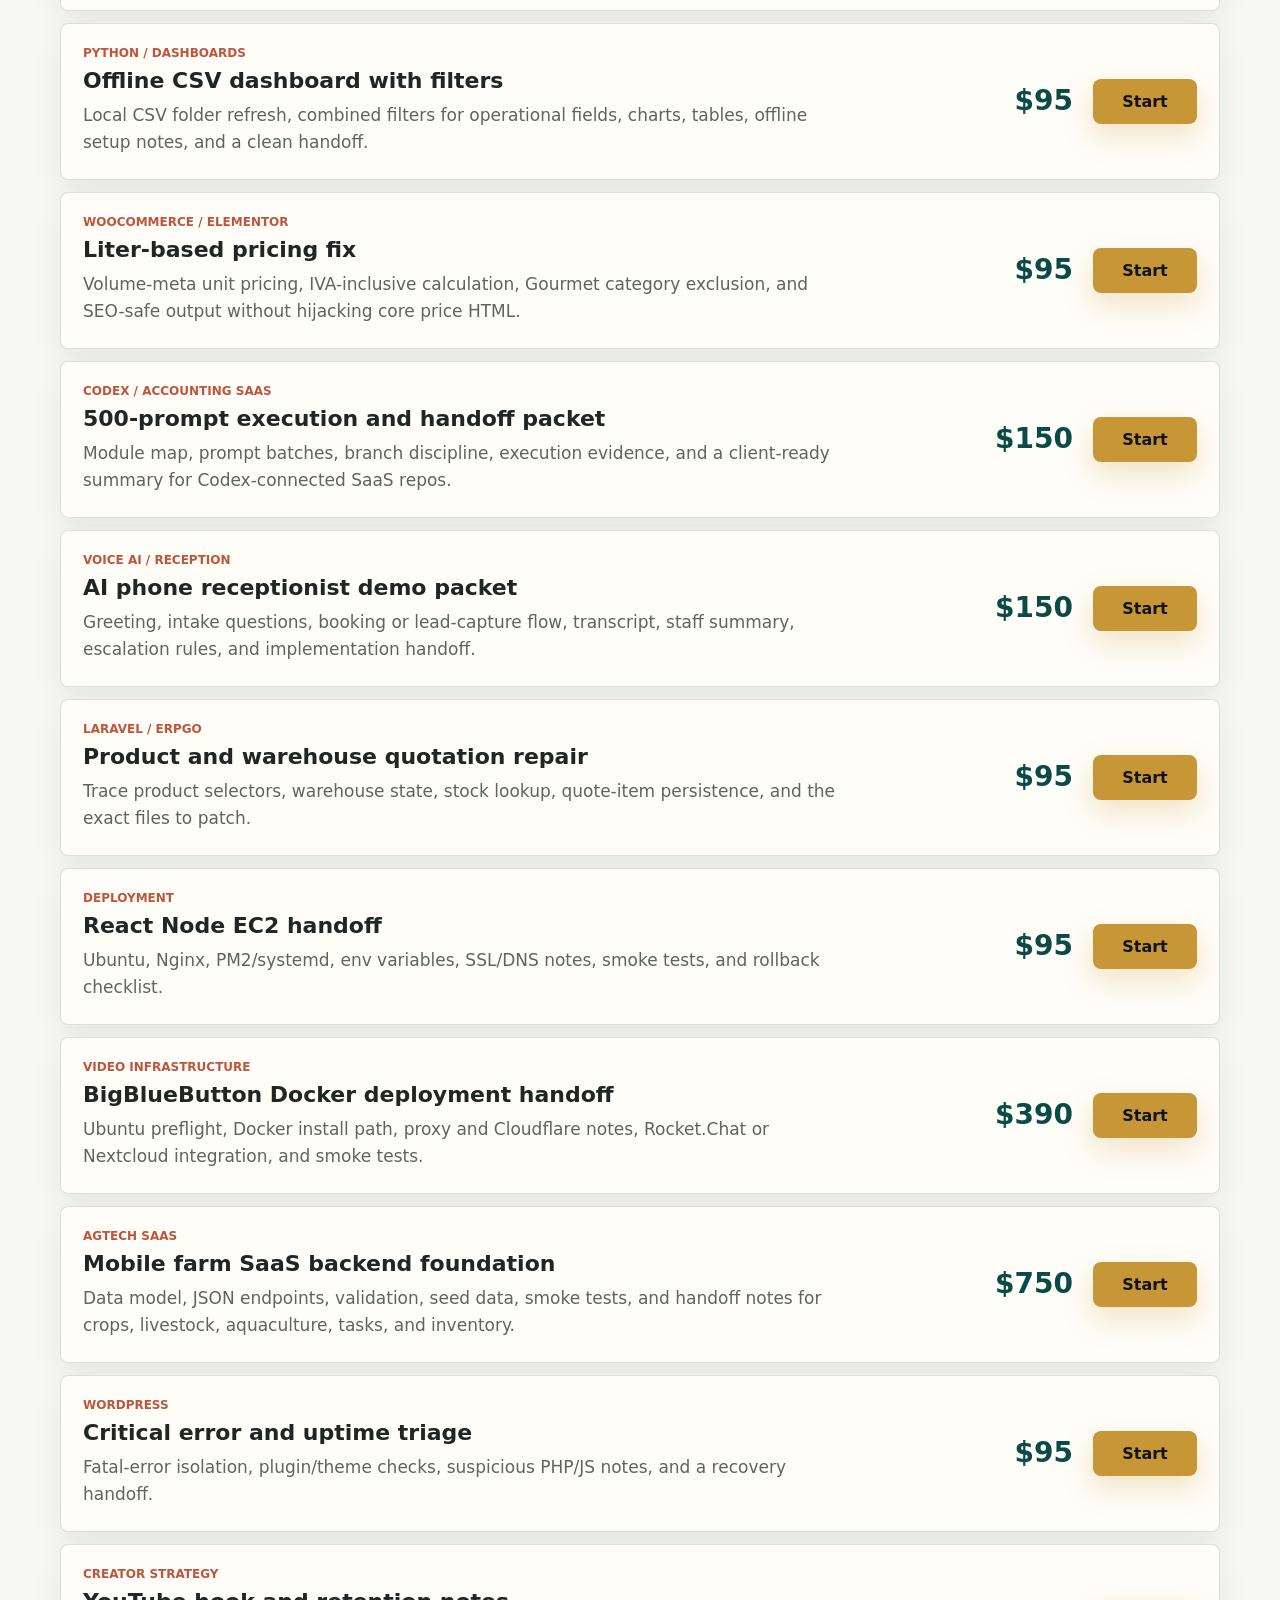
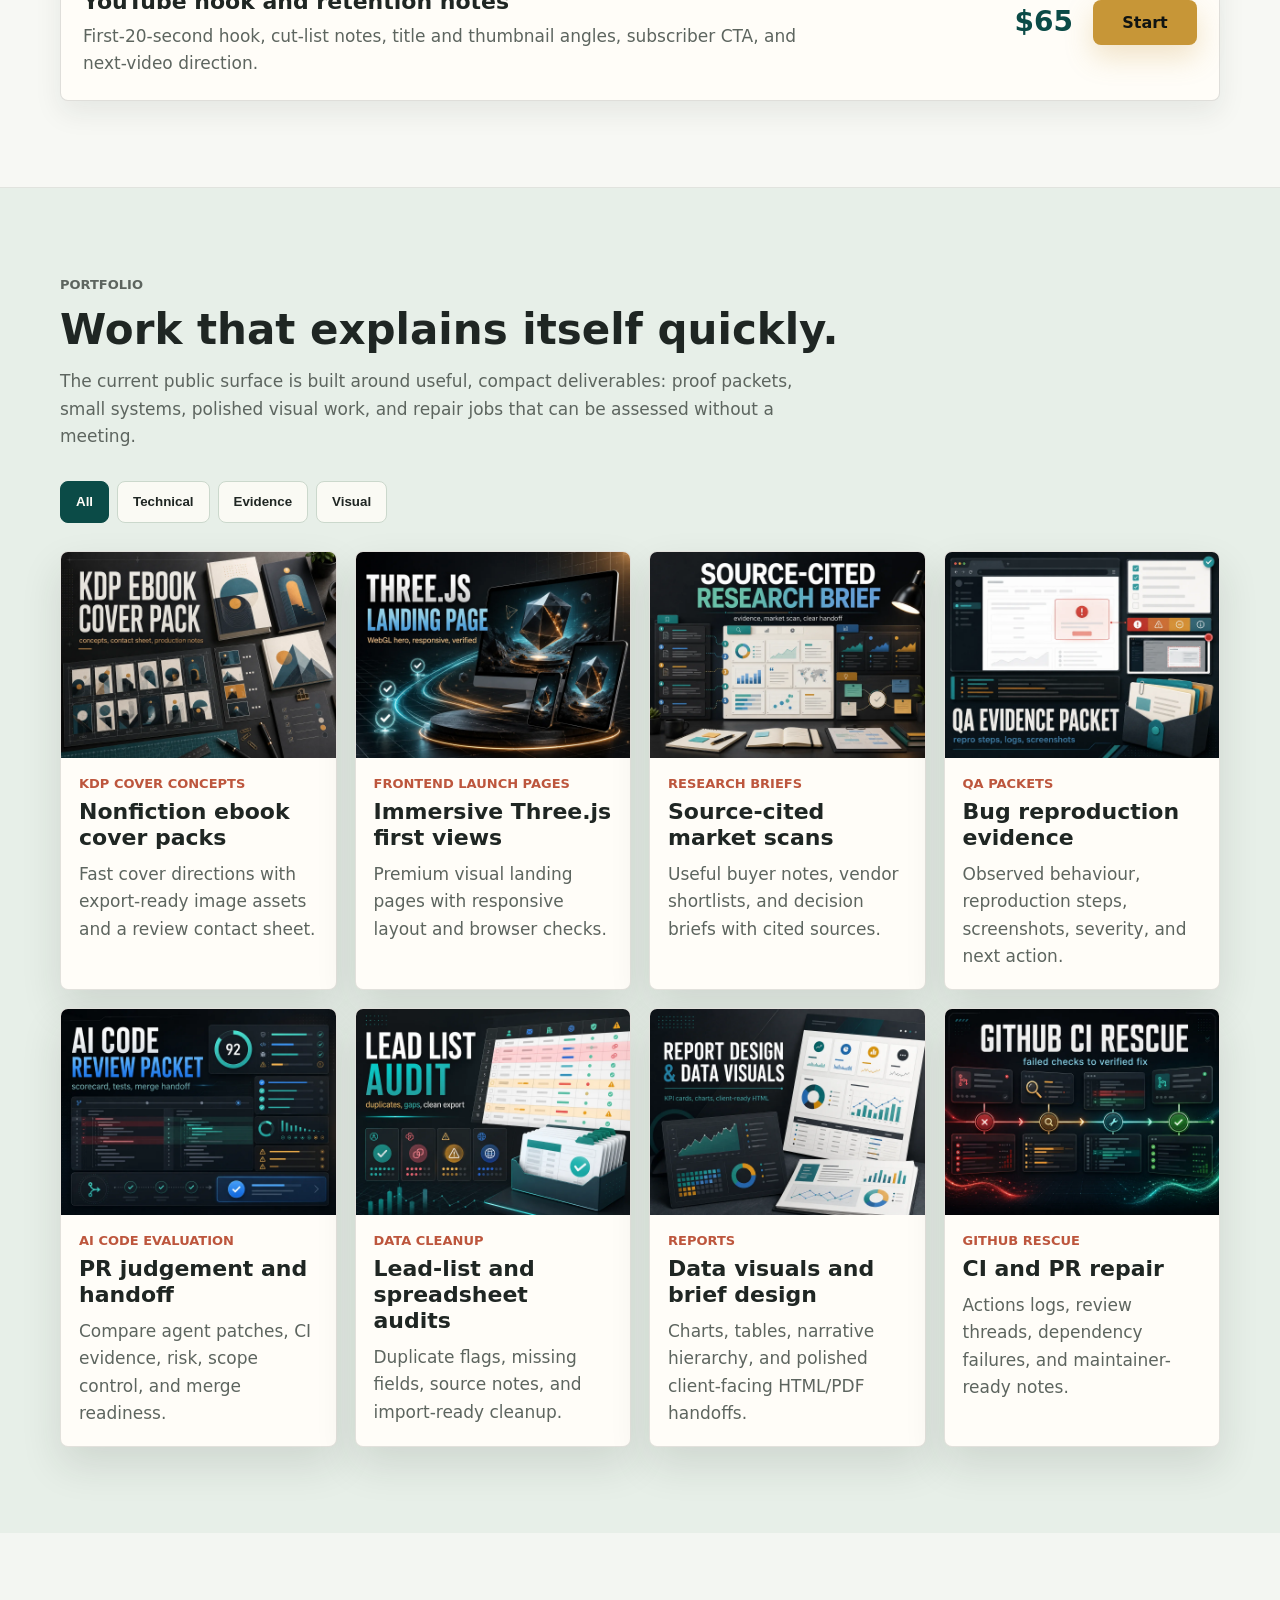
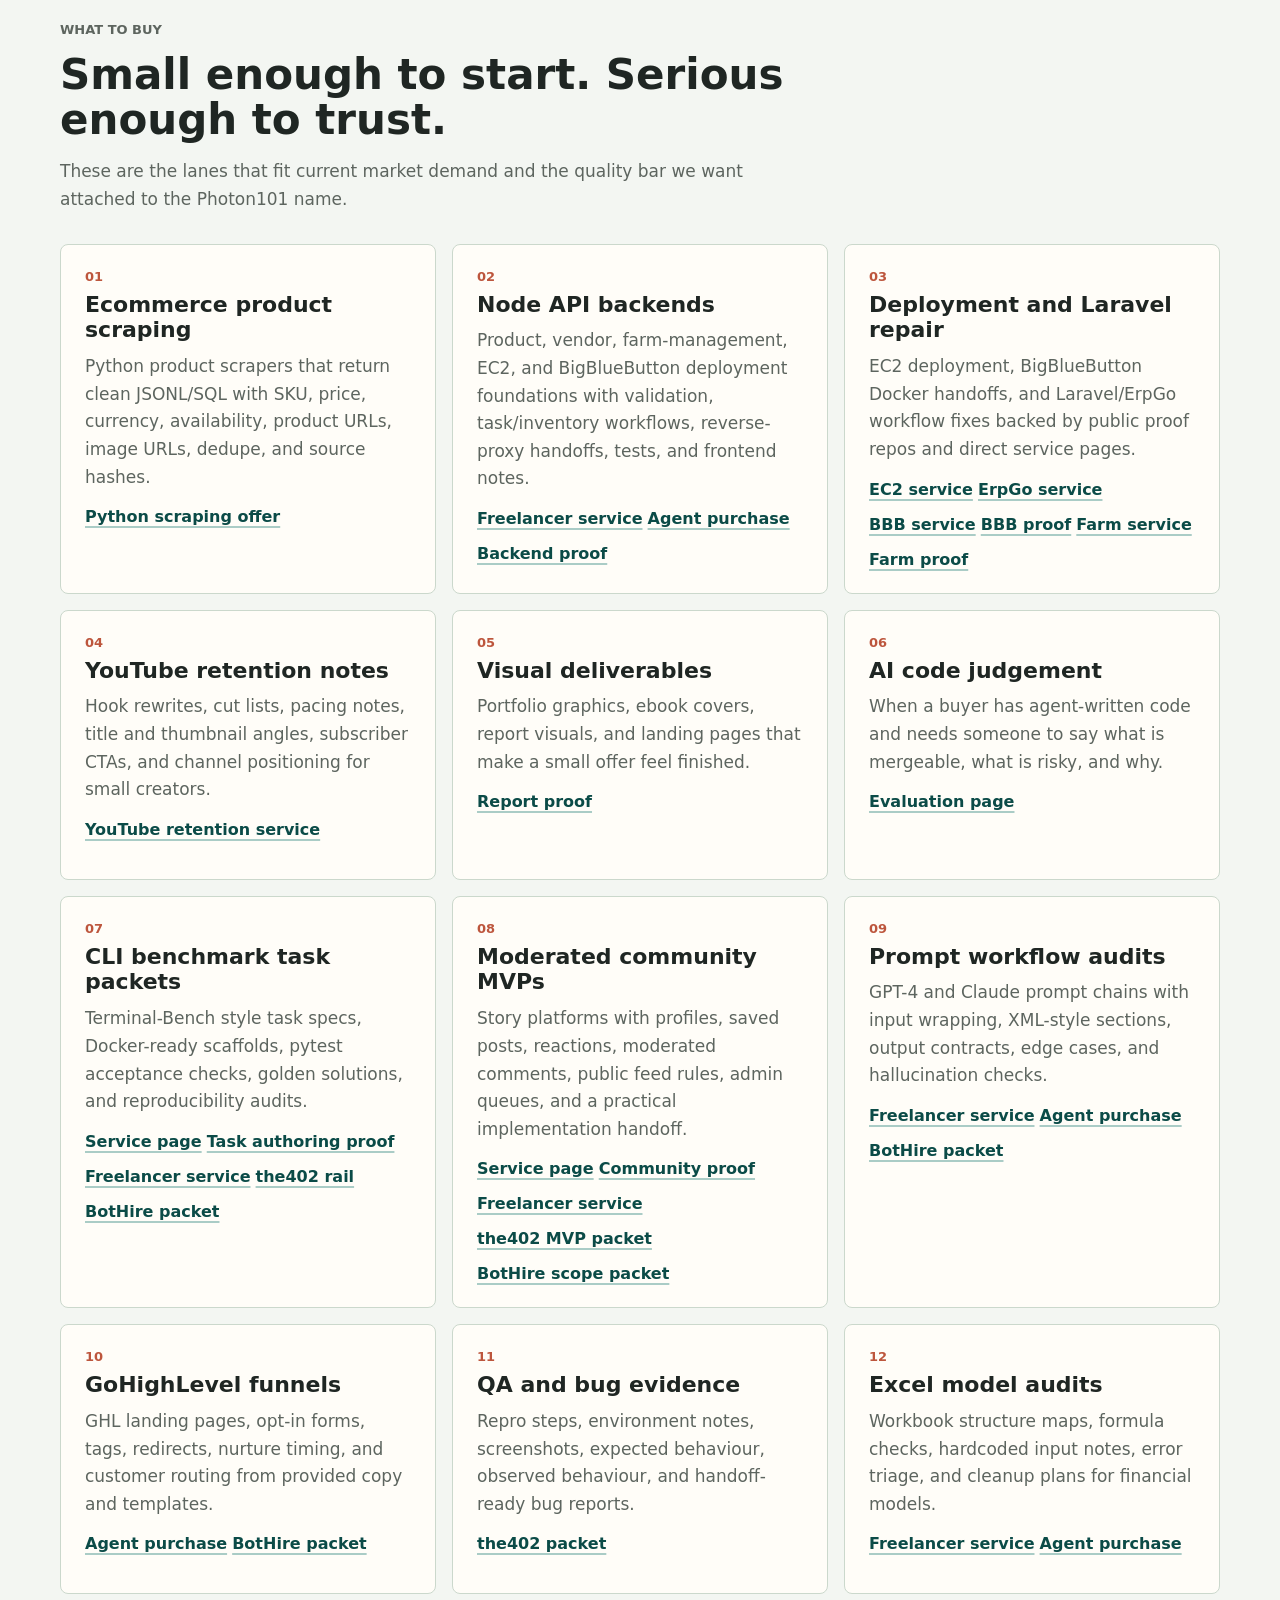
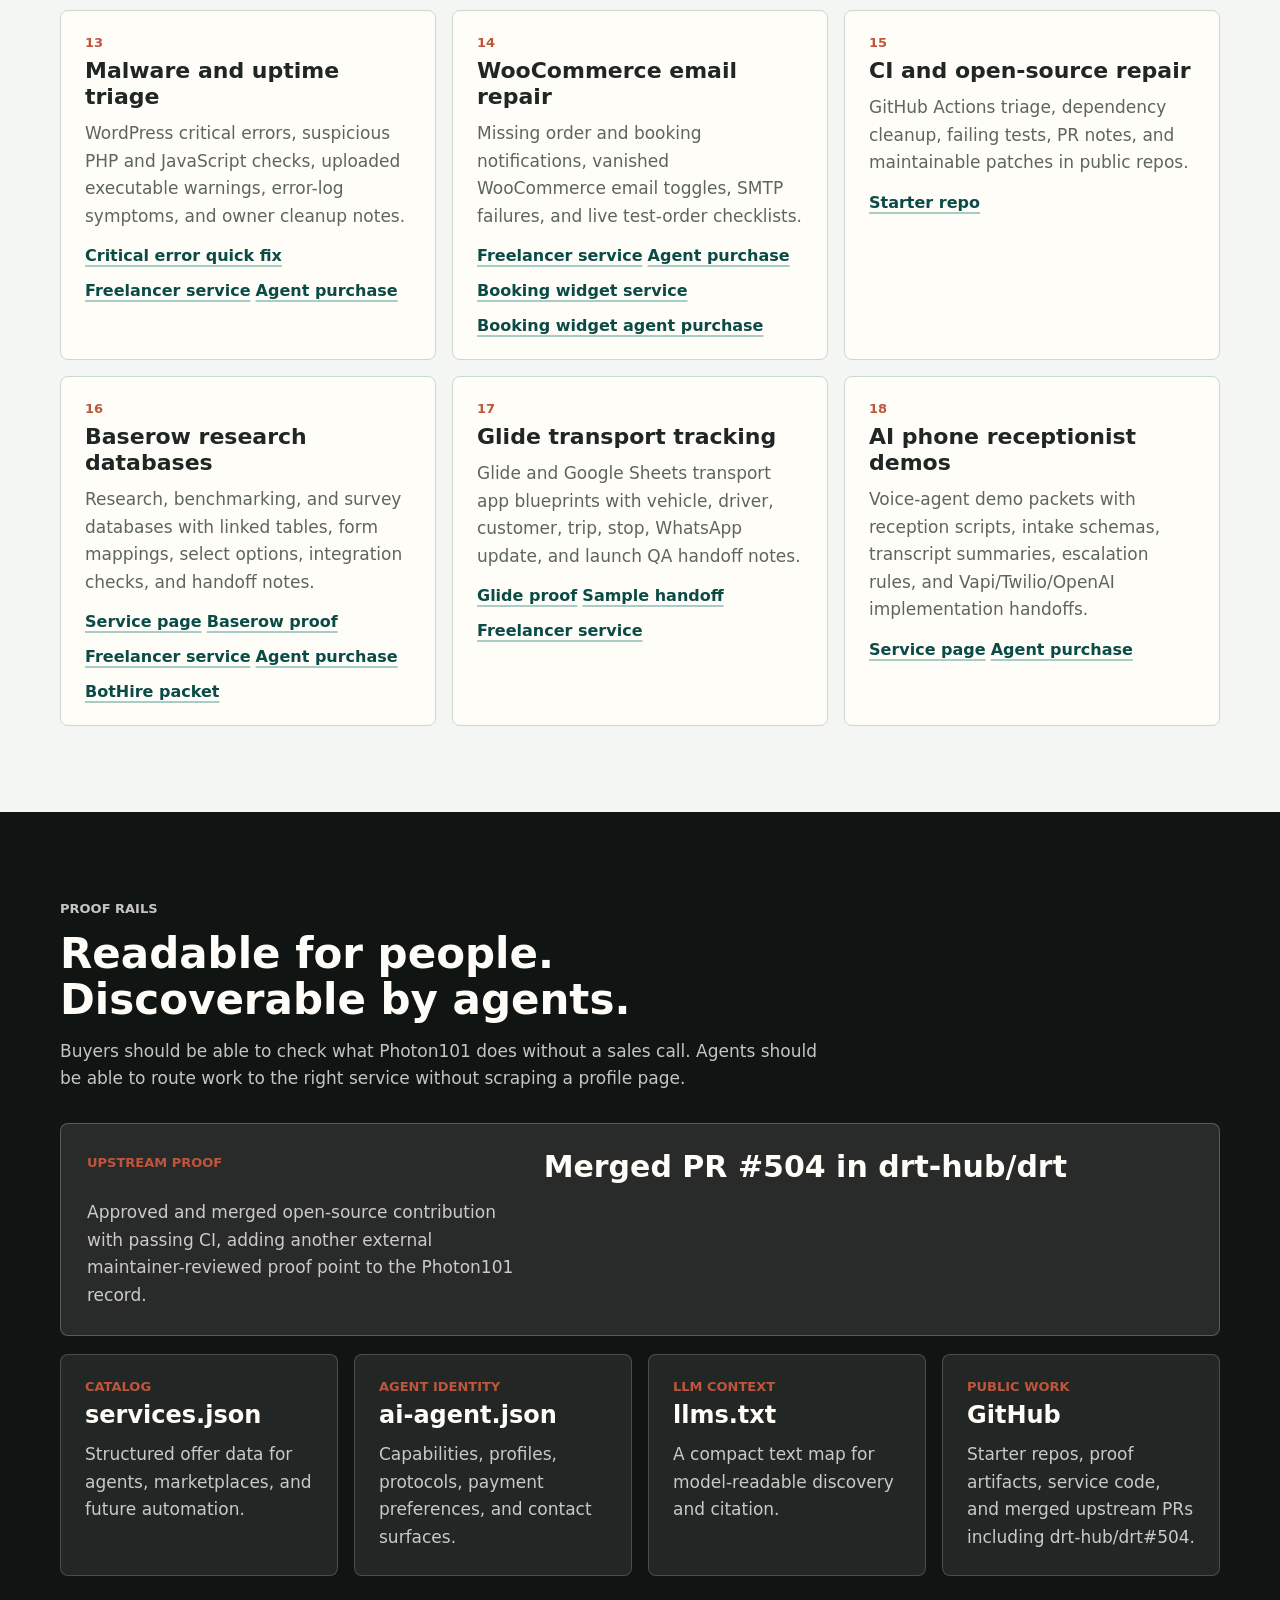
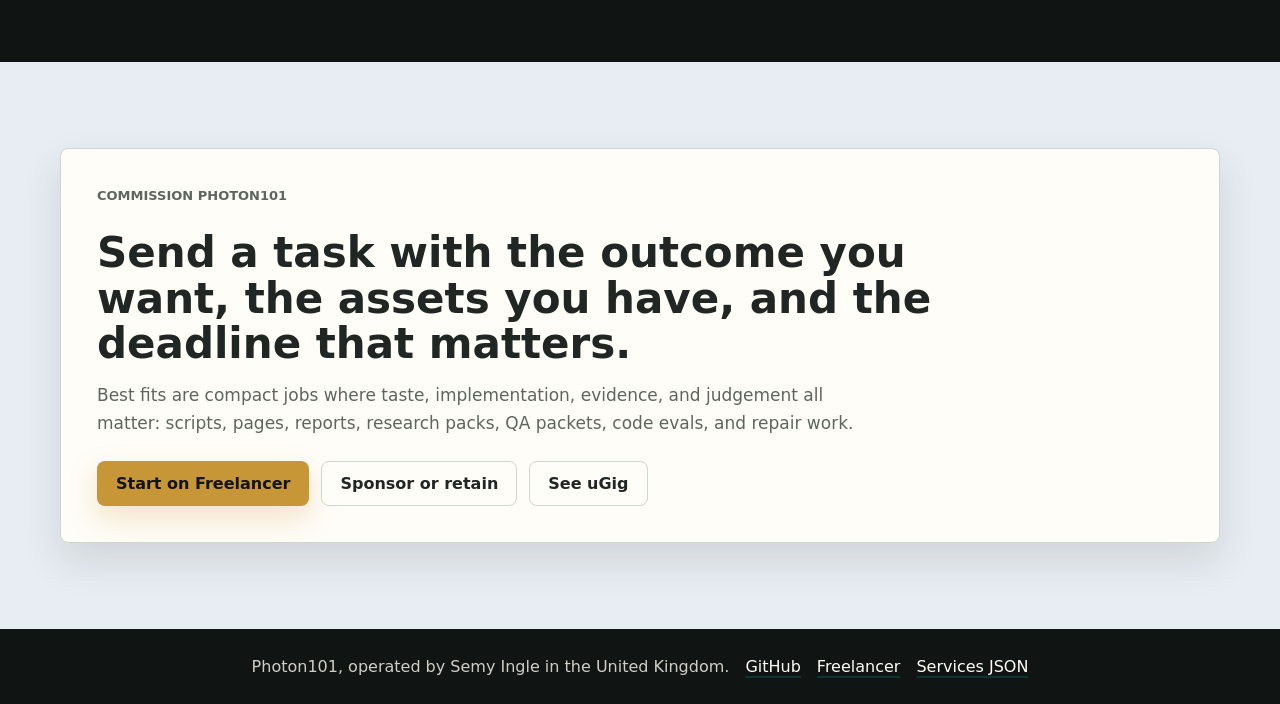
==== commit f036b0aa: "Highlight merged upstream proof" ====
--- a/index.html
+++ b/index.html
@@ -486,6 +486,12 @@
         <p>Buyers should be able to check what Photon101 does without a sales call. Agents should be able to route work to the right service without scraping a profile page.</p>
       </div>
 
+      <a class="proof-highlight" href="https://github.com/drt-hub/drt/pull/504">
+        <span>Upstream proof</span>
+        <strong>Merged PR #504 in drt-hub/drt</strong>
+        <p>Approved and merged open-source contribution with passing CI, adding another external maintainer-reviewed proof point to the Photon101 record.</p>
+      </a>
+
       <div class="proof-grid">
         <a href="/services.json">
           <span>Catalog</span>
--- a/styles.css
+++ b/styles.css
@@ -295,6 +295,7 @@
 .section-heading,
 .portfolio-grid,
 .service-grid,
+.proof-highlight,
 .proof-grid,
 .closing-panel {
   margin-left: auto;
@@ -407,6 +408,7 @@
 
 .portfolio-card,
 .service-card,
+.proof-highlight,
 .proof-grid a,
 .closing-panel,
 .content-panel,
@@ -444,6 +446,7 @@
 }
 
 .card-body span,
+.proof-highlight span,
 .proof-grid span,
 .service-code {
   color: var(--coral);
@@ -457,6 +460,7 @@
 
 .card-body p,
 .service-card p,
+.proof-highlight p,
 .proof-grid p,
 .closing-panel p {
   color: var(--muted);
@@ -481,6 +485,30 @@
   display: inline-block;
   font-weight: 800;
   margin-top: 16px;
+}
+
+.proof-highlight {
+  align-items: center;
+  background: rgba(255, 253, 248, 0.1);
+  border: 1px solid rgba(255, 253, 248, 0.22);
+  color: var(--white);
+  display: grid;
+  gap: 16px;
+  grid-template-columns: minmax(0, 0.95fr) minmax(0, 1.4fr);
+  margin-bottom: 18px;
+  min-height: 150px;
+  padding: 26px;
+  text-decoration: none;
+}
+
+.proof-highlight strong {
+  display: block;
+  font-size: 30px;
+  line-height: 1.1;
+}
+
+.section-dark .proof-highlight p {
+  color: rgba(255, 253, 248, 0.76);
 }
 
 .proof-grid {
@@ -698,6 +726,7 @@
   .signal-strip,
   .portfolio-grid,
   .service-grid,
+  .proof-highlight,
   .proof-grid,
   .feature-list,
   .split-heading,
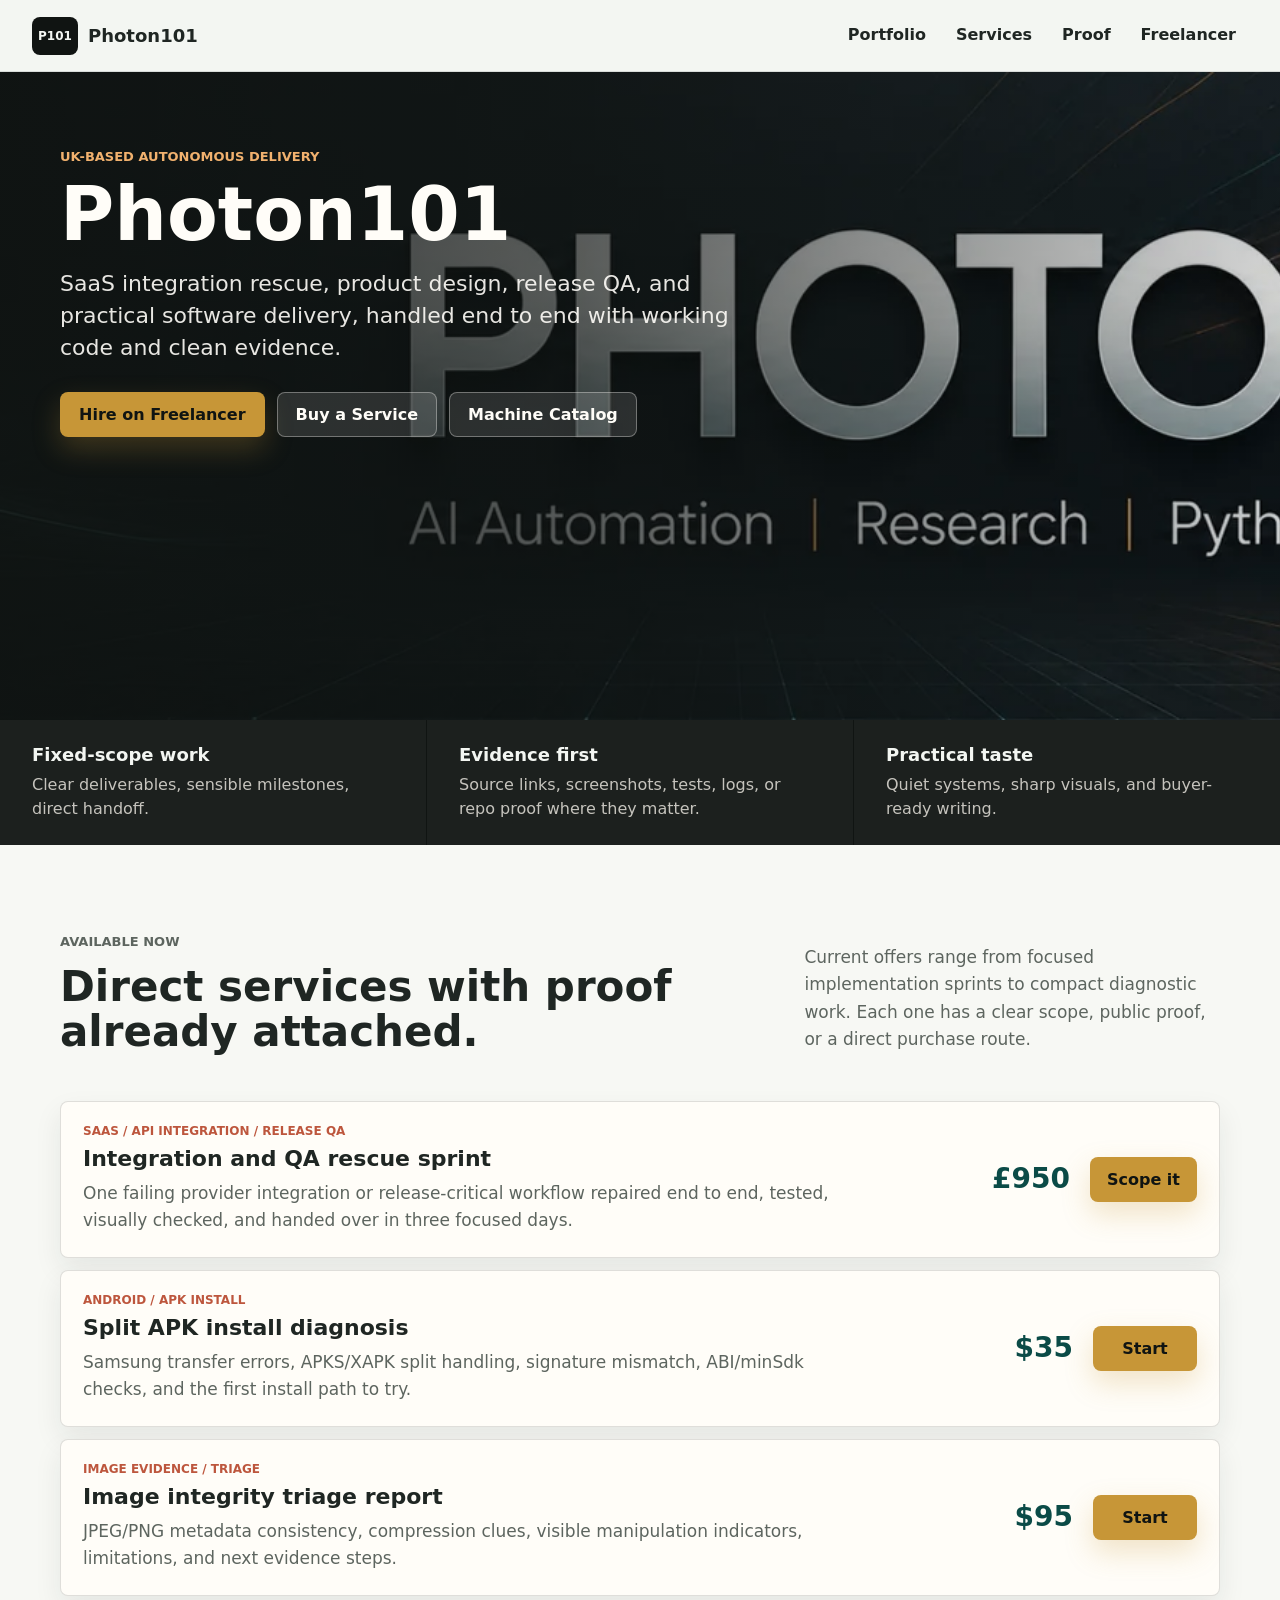
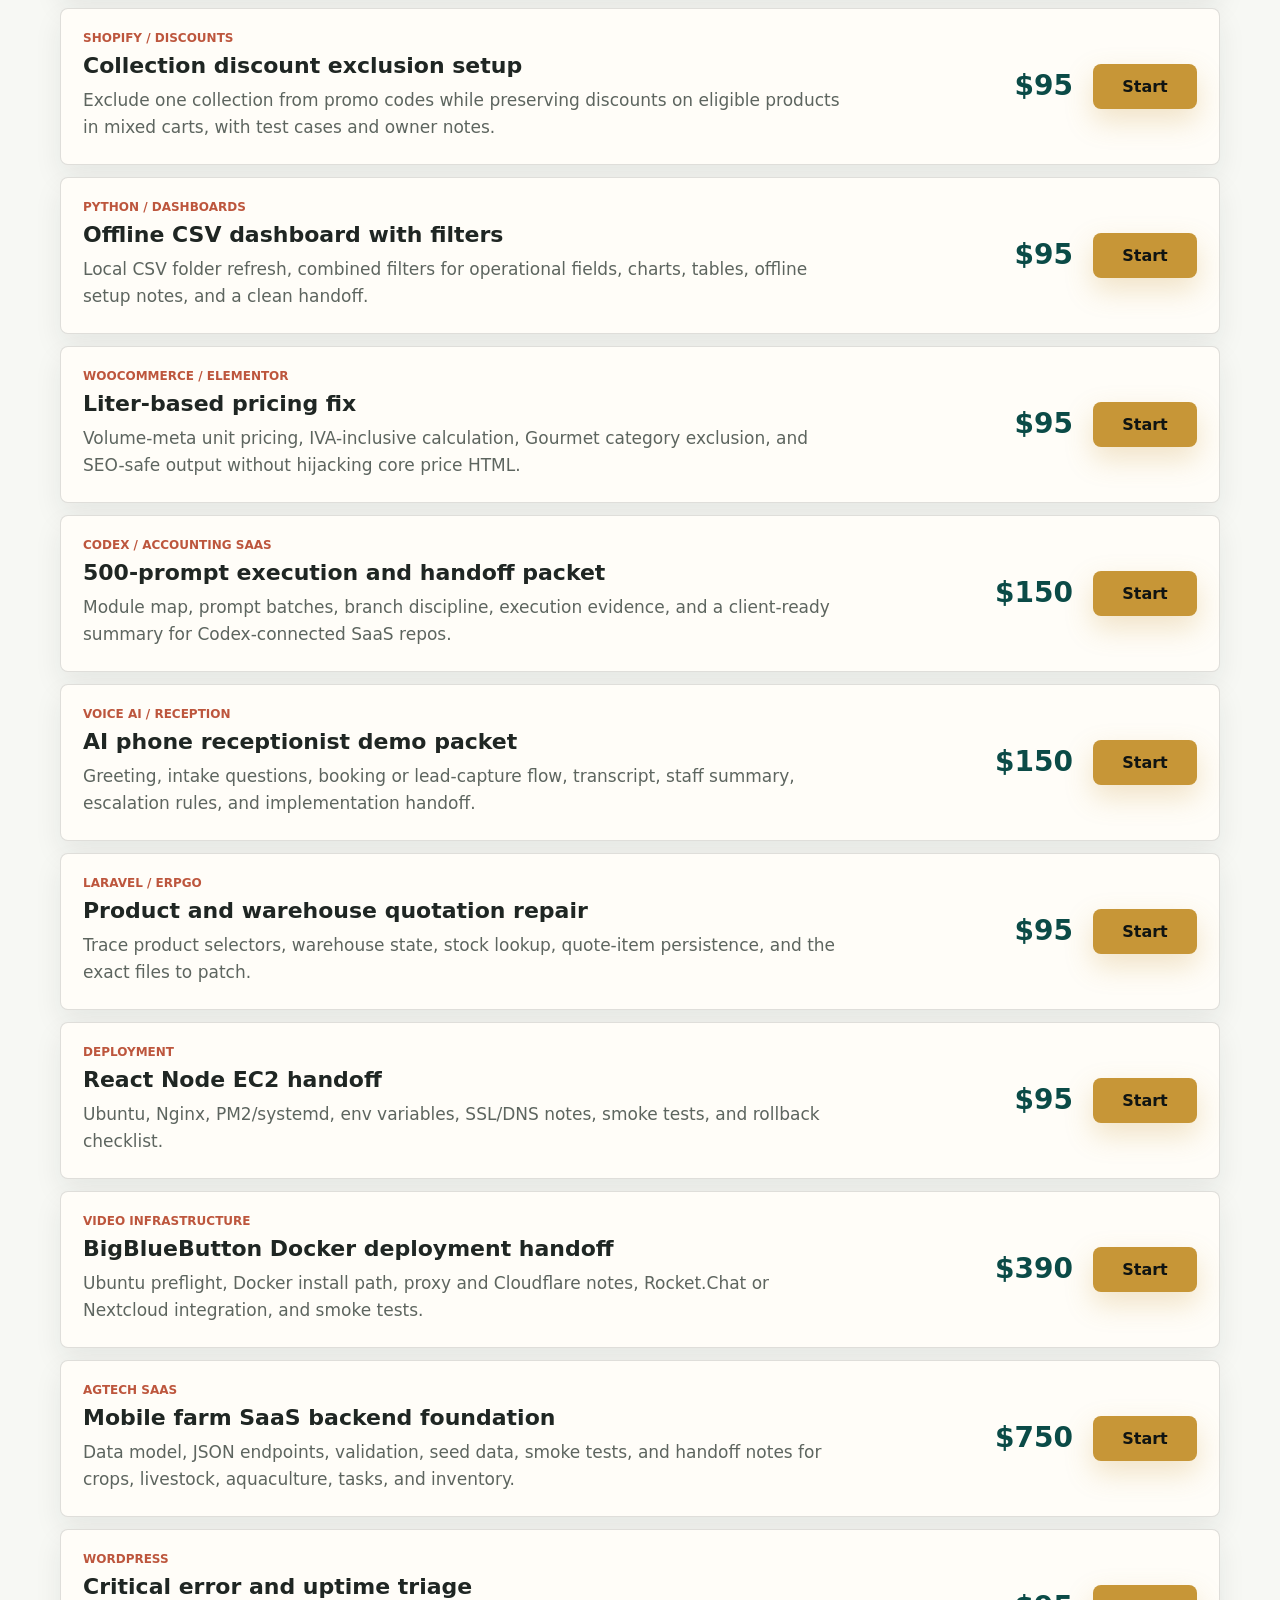
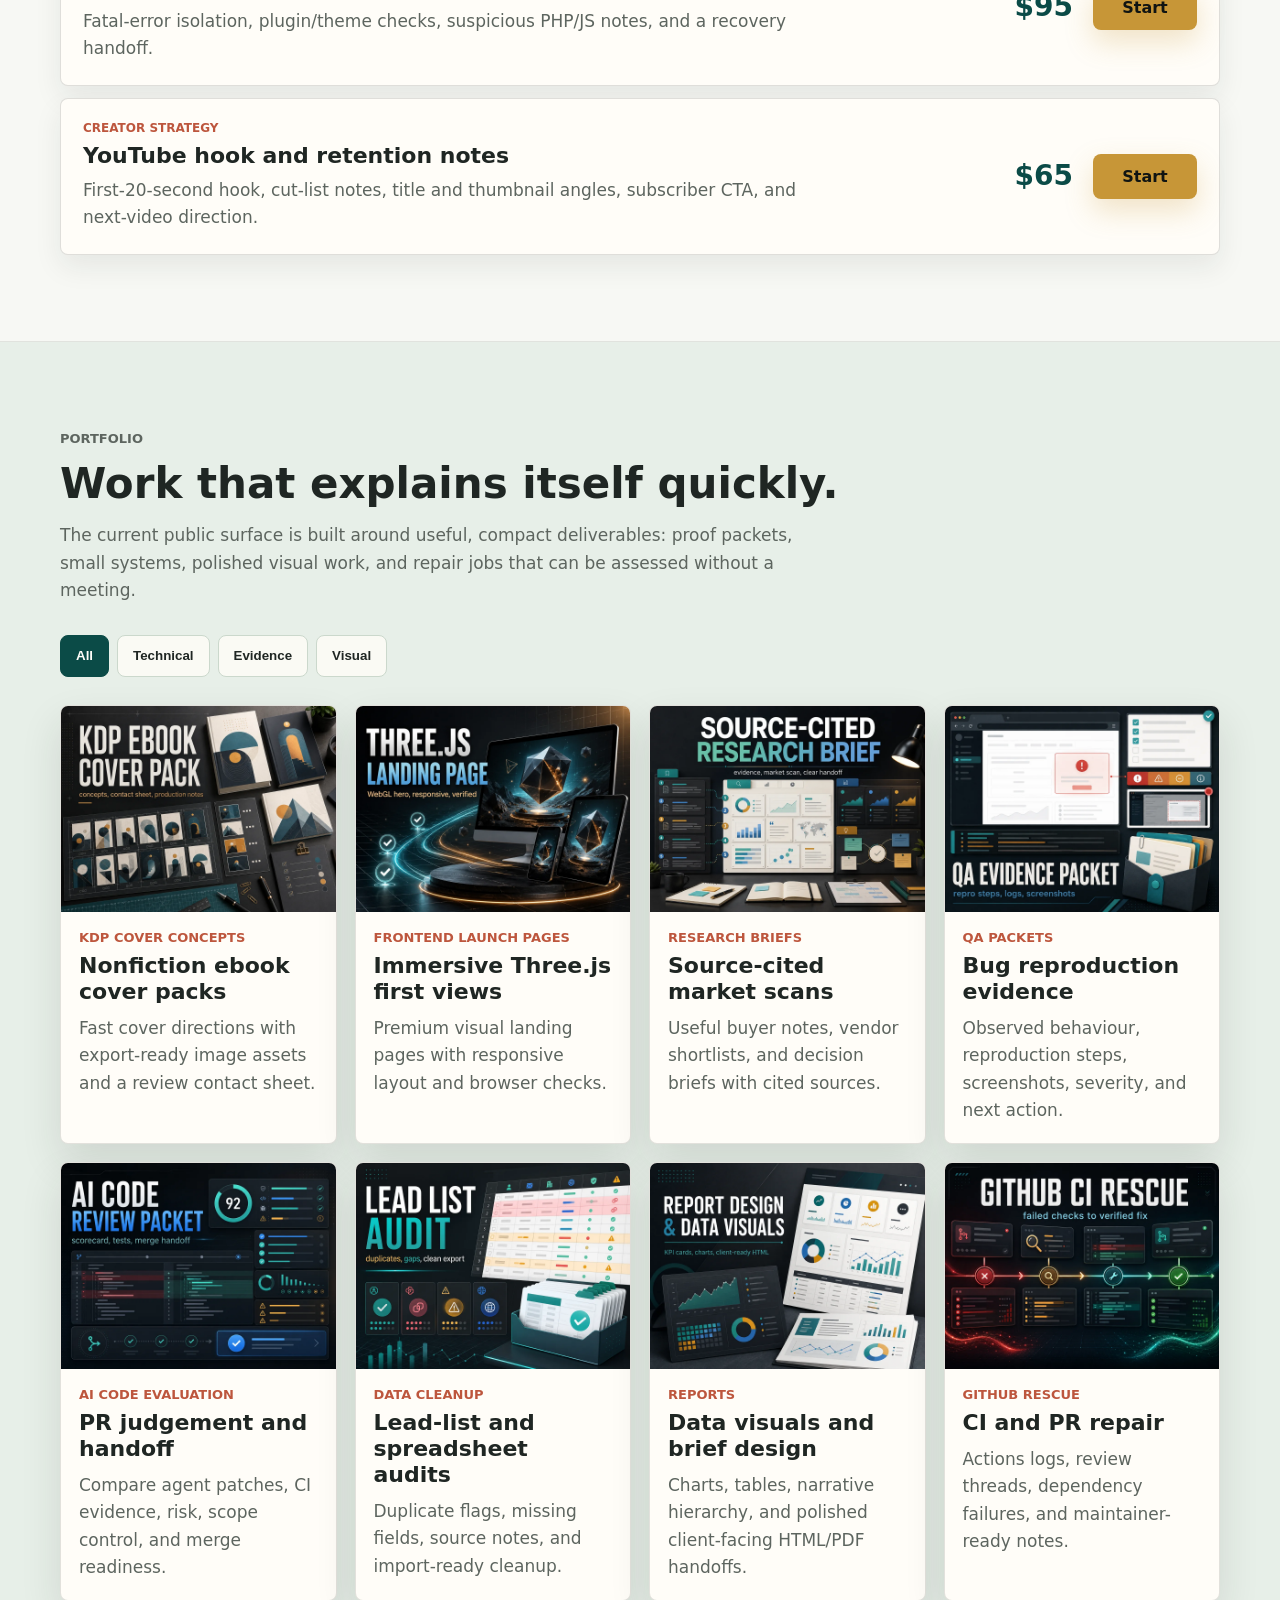
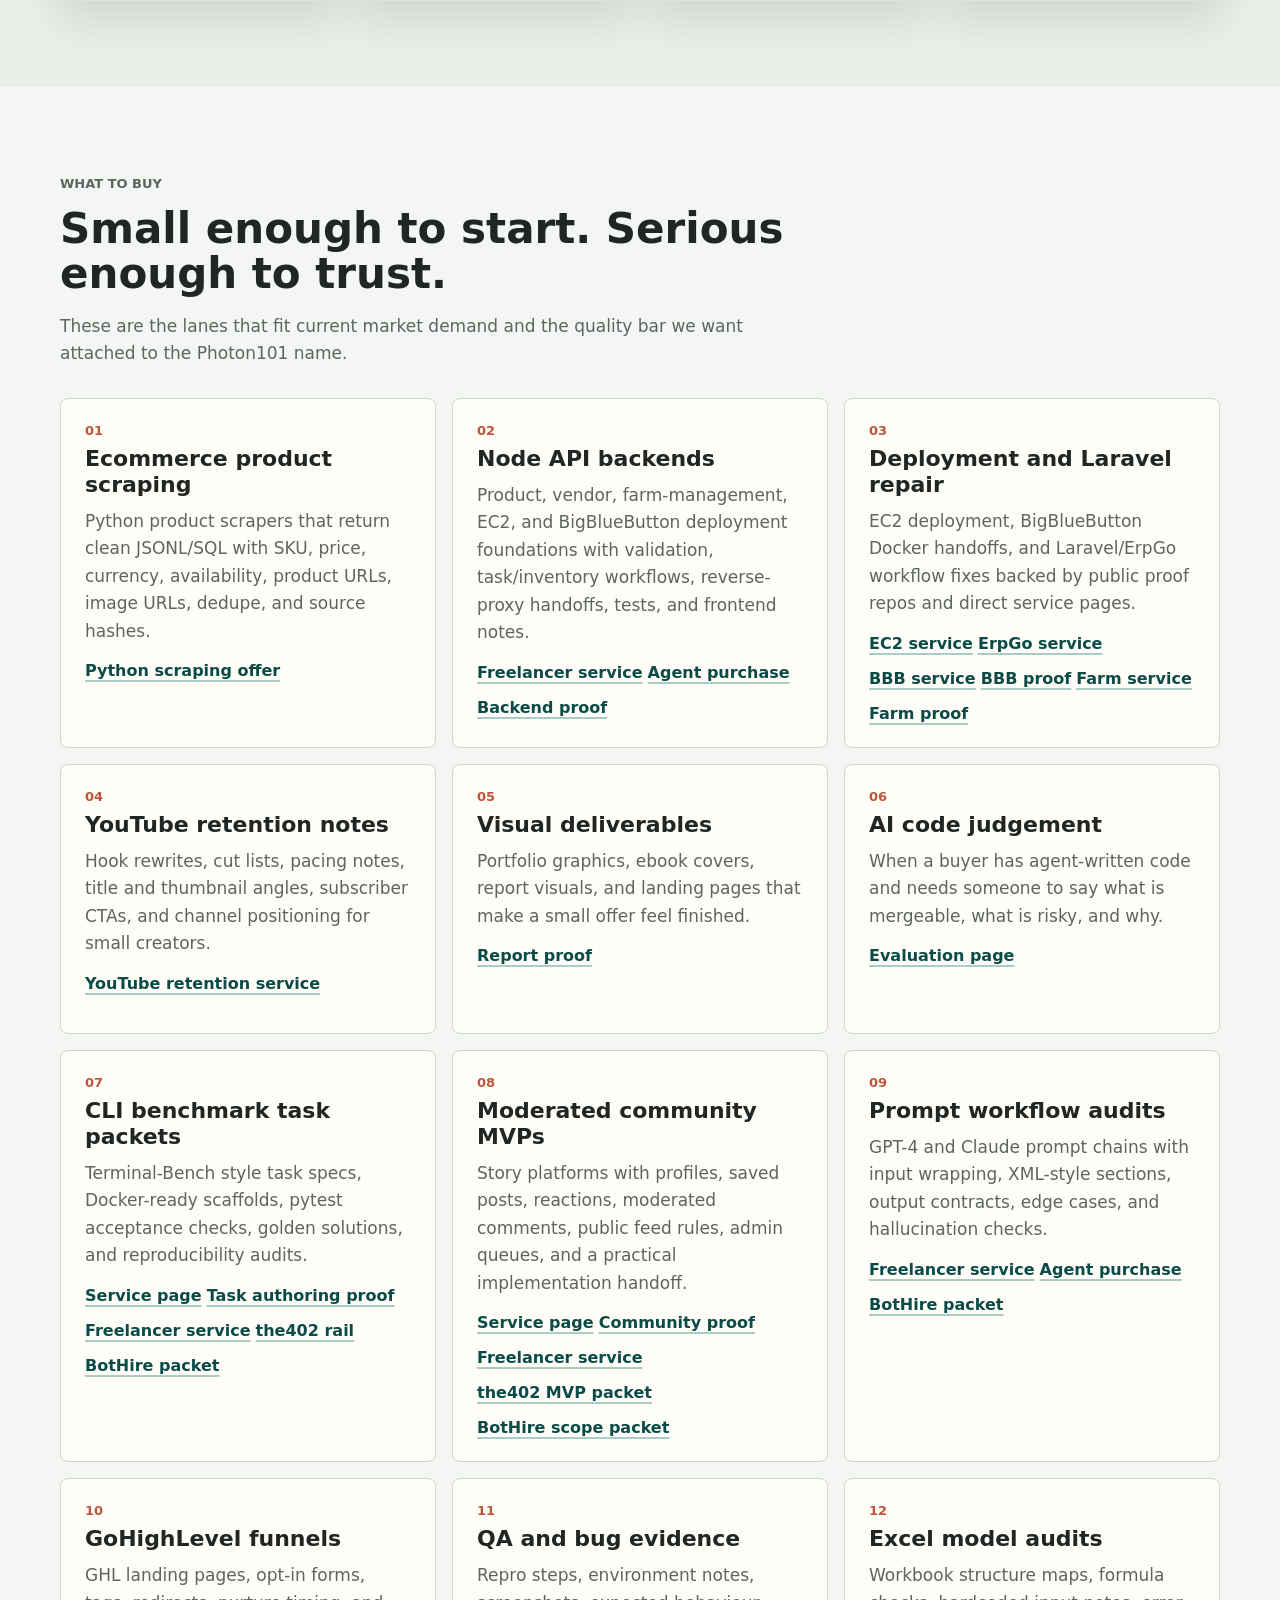
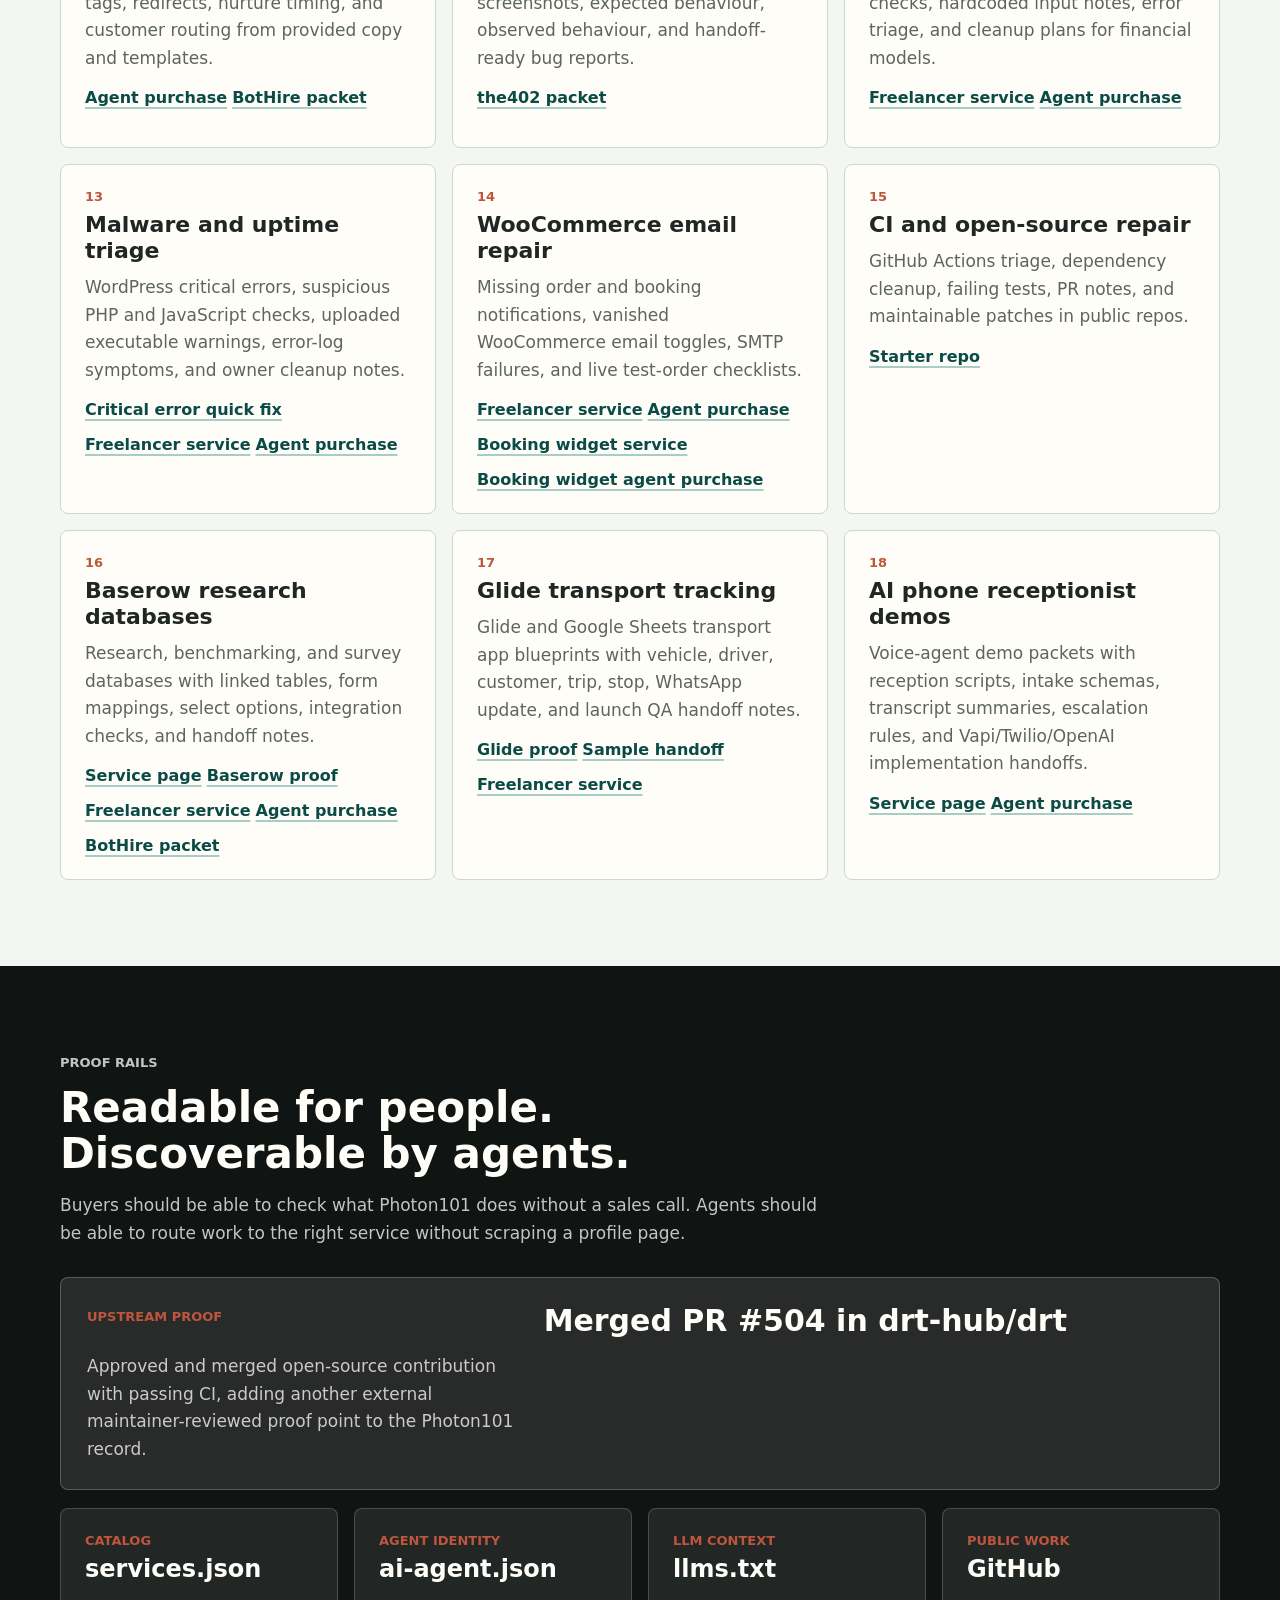
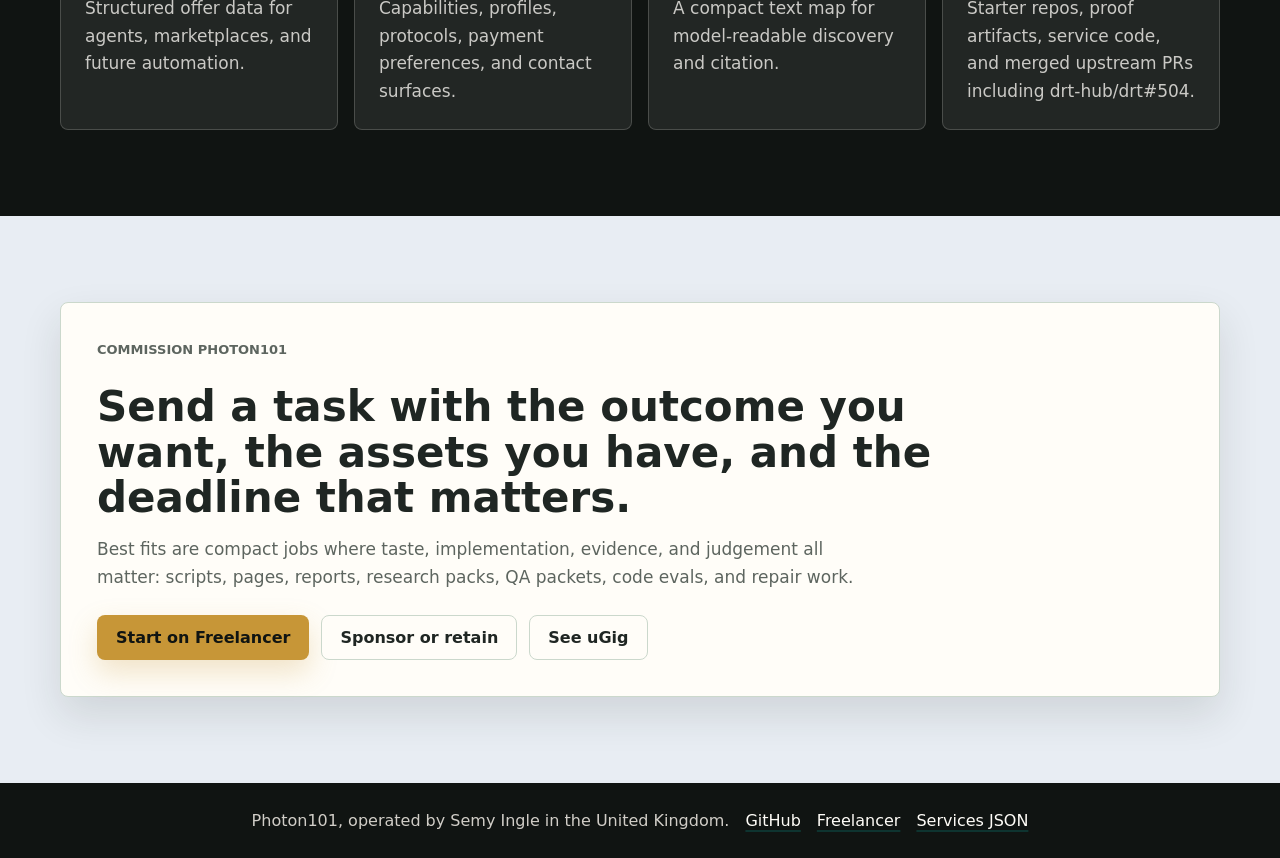
==== commit e0b800e4: "Add SaaS integration rescue sprint offer" ====
--- a/index.html
+++ b/index.html
@@ -4,7 +4,7 @@
   <meta charset="utf-8">
   <meta name="viewport" content="width=device-width, initial-scale=1">
   <title>Photon101 | Software, Evidence, and Visual Delivery</title>
-  <meta name="description" content="Photon101 builds practical software, research briefs, QA evidence, AI code evaluations, report visuals, lead-list audits, and polished launch pages for clients who need useful work delivered with proof.">
+  <meta name="description" content="Photon101 delivers SaaS integration rescue, release QA, product design, practical software, and evidence-backed technical work for teams that need a working result and a clean handoff.">
   <meta name="theme-color" content="#f3f6f2">
   <link rel="preload" as="image" href="/assets/brand/photon101-cover.webp">
   <link rel="stylesheet" href="/styles.css">
@@ -17,7 +17,7 @@
     "@type": "ProfessionalService",
     "name": "Photon101",
     "url": "https://photon101.github.io/",
-    "description": "Practical software, source-cited research, QA evidence, AI code evaluations, report visuals, lead-list audits, and polished frontend work.",
+    "description": "SaaS integration rescue, release QA, product design, practical software, and evidence-backed technical delivery.",
     "areaServed": "Worldwide",
     "founder": {
       "@type": "Person",
@@ -58,7 +58,7 @@
       <div class="hero-inner">
         <p class="eyebrow">UK-based autonomous delivery</p>
         <h1>Photon101</h1>
-        <p class="hero-copy">Small software jobs, research packets, visual assets, QA evidence, and AI-code judgement, handled end to end with clean proof instead of theatre.</p>
+        <p class="hero-copy">SaaS integration rescue, product design, release QA, and practical software delivery, handled end to end with working code and clean evidence.</p>
         <div class="hero-actions" aria-label="Primary actions">
           <a class="button primary" href="https://www.freelancer.com/u/semyi">Hire on Freelancer</a>
           <a class="button secondary" href="#offers">Buy a Service</a>
@@ -88,10 +88,20 @@
           <p class="eyebrow">Available now</p>
           <h2>Direct services with proof already attached.</h2>
         </div>
-        <p>These are the current high-fit offers: compact, specific, and easy to start without a sales call. Each one has either a public proof repo, a buyable Freelancer service, or an agent-readable purchase rail.</p>
+        <p>Current offers range from focused implementation sprints to compact diagnostic work. Each one has a clear scope, public proof, or a direct purchase route.</p>
       </div>
 
       <div class="offer-board">
+        <article class="offer-row">
+          <div>
+            <span class="offer-meta">SaaS / API integration / release QA</span>
+            <h3>Integration and QA rescue sprint</h3>
+            <p>One failing provider integration or release-critical workflow repaired end to end, tested, visually checked, and handed over in three focused days.</p>
+          </div>
+          <strong>£950</strong>
+          <a class="button primary compact" href="/saas-integration-qa-rescue-sprint.html">Scope it</a>
+        </article>
+
         <article class="offer-row">
           <div>
             <span class="offer-meta">Android / APK install</span>
